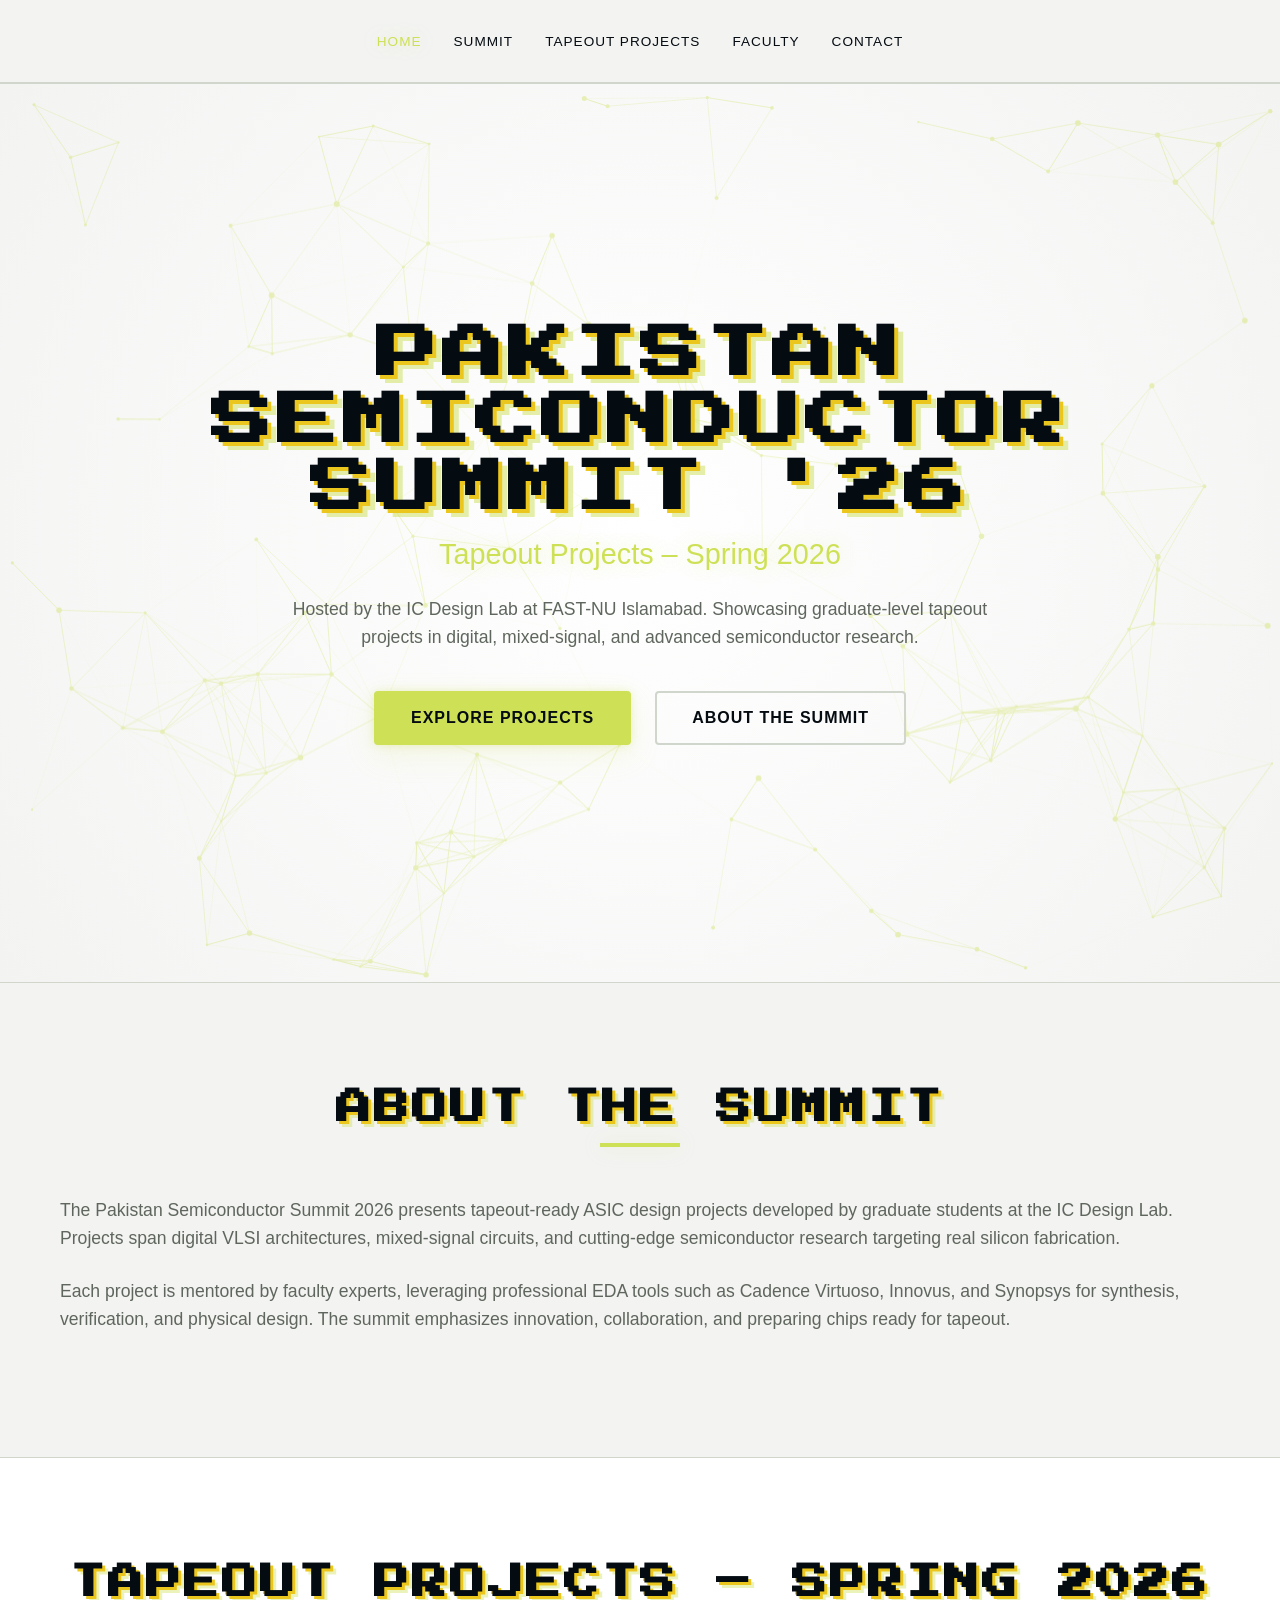
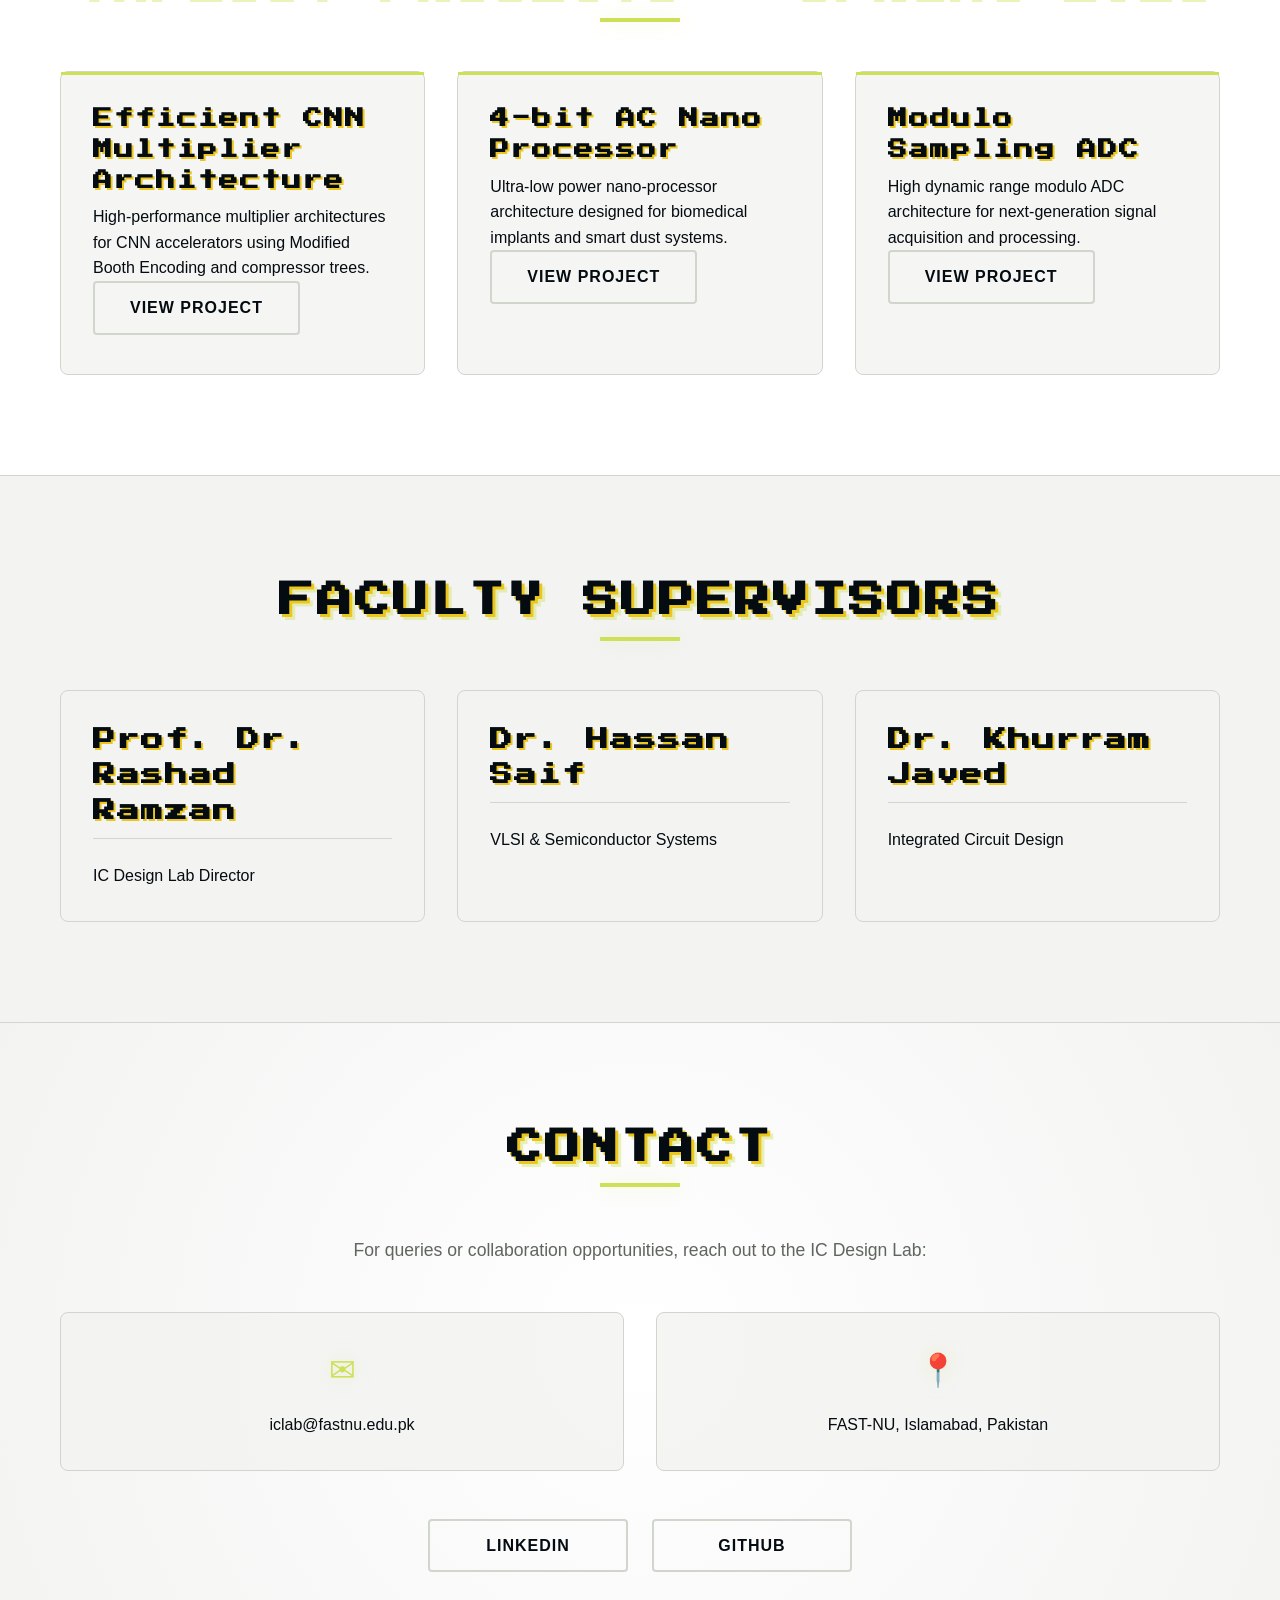
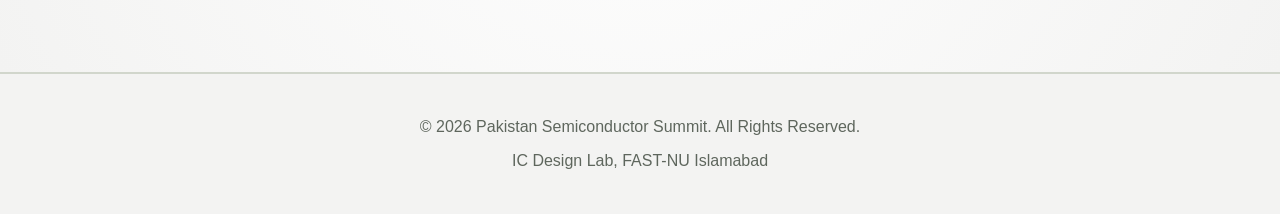
==== index.html @ 1def63f9 "first commit" ====
<!DOCTYPE html>
<html lang="en">
<head>
  <meta charset="UTF-8" />
  <meta name="viewport" content="width=device-width, initial-scale=1.0" />
  <title>Pakistan Semiconductor Summit '26</title>
  <link rel="stylesheet" href="assets/css/styles.css" />
</head>
<body>

<!-- Navbar -->
<nav class="navbar">
  <div class="container nav-container">
    <div class="logo">
      <svg class="logo-3d" viewBox="0 0 100 100" xmlns="http://www.w3.org/2000/svg">
        <!-- Keep your cube SVG here as is -->
      </svg>
    </div>
    <ul class="nav-links">
      <li><a href="#home" class="nav-link">Home</a></li>
      <li><a href="#about" class="nav-link">Summit</a></li>
      <li><a href="#projects" class="nav-link">Tapeout Projects</a></li>
      <li><a href="#faculty" class="nav-link">Faculty</a></li>
      <li><a href="#contact" class="nav-link">Contact</a></li>
    </ul>
    <div class="theme-toggle" id="themeToggle">
      <!-- Keep sun/moon SVG icons -->
    </div>
    <div class="hamburger">
      <span></span>
      <span></span>
      <span></span>
    </div>
  </div>
</nav>

<!-- Hero Section -->
<section id="home" class="hero">
  <canvas id="hero-canvas"></canvas>
  <div class="container hero-container">
    <div class="hero-content">
      <h1 class="hero-title">Pakistan Semiconductor Summit '26</h1>
      <p class="hero-subtitle">Tapeout Projects – Spring 2026</p>
      <p class="hero-description">
        Hosted by the IC Design Lab at FAST-NU Islamabad. Showcasing graduate-level tapeout projects in digital, mixed-signal, and advanced semiconductor research.
      </p>
      <div class="hero-buttons">
        <a href="#projects" class="btn btn-primary">Explore Projects</a>
        <a href="#about" class="btn btn-secondary">About the Summit</a>
      </div>
    </div>
  </div>
</section>

<!-- About/Summit Section -->
<section id="about" class="about">
  <div class="container">
    <h2 class="section-title">About the Summit</h2>
    <div class="about-content">
      <div class="about-text">
        <p>
          The Pakistan Semiconductor Summit 2026 presents tapeout-ready ASIC design projects developed by graduate students at the IC Design Lab.  
          Projects span digital VLSI architectures, mixed-signal circuits, and cutting-edge semiconductor research targeting real silicon fabrication.
        </p>
        <p>
          Each project is mentored by faculty experts, leveraging professional EDA tools such as Cadence Virtuoso, Innovus, and Synopsys for synthesis, verification, and physical design.  
          The summit emphasizes innovation, collaboration, and preparing chips ready for tapeout.
        </p>
      </div>
    </div>
  </div>
</section>

<!-- Projects Section -->
<section id="projects" class="projects">
  <div class="container">
    <h2 class="section-title">Tapeout Projects – Spring 2026</h2>
    <div class="projects-grid">

      <div class="project-card interactive-card">
        <h3>Efficient CNN Multiplier Architecture</h3>
        <p>High-performance multiplier architectures for CNN accelerators using Modified Booth Encoding and compressor trees.</p>
        <a href="projects/cnn-multiplier.html" class="btn btn-secondary">View Project</a>
      </div>

      <div class="project-card interactive-card">
        <h3>4-bit AC Nano Processor</h3>
        <p>Ultra-low power nano-processor architecture designed for biomedical implants and smart dust systems.</p>
        <a href="projects/nano-processor.html" class="btn btn-secondary">View Project</a>
      </div>

      <div class="project-card interactive-card">
        <h3>Modulo Sampling ADC</h3>
        <p>High dynamic range modulo ADC architecture for next-generation signal acquisition and processing.</p>
        <a href="projects/modulo-adc.html" class="btn btn-secondary">View Project</a>
      </div>

    </div>
  </div>
</section>

<!-- Faculty Section -->
<section id="faculty" class="skills">
  <div class="container">
    <h2 class="section-title">Faculty Supervisors</h2>
    <div class="skills-grid">

      <div class="skill-category interactive-card">
        <h3>Prof. Dr. Rashad Ramzan</h3>
        <p>IC Design Lab Director</p>
      </div>

      <div class="skill-category interactive-card">
        <h3>Dr. Hassan Saif</h3>
        <p>VLSI & Semiconductor Systems</p>
      </div>

      <div class="skill-category interactive-card">
        <h3>Dr. Khurram Javed</h3>
        <p>Integrated Circuit Design</p>
      </div>

    </div>
  </div>
</section>

<!-- Contact Section -->
<section id="contact" class="contact">
  <div class="container">
    <h2 class="section-title">Contact</h2>
    <div class="contact-content">
      <p>For queries or collaboration opportunities, reach out to the IC Design Lab:</p>
      <div class="contact-info">
        <a href="mailto:iclab@fastnu.edu.pk" class="contact-item interactive-card">
          <span class="icon">✉</span> iclab@fastnu.edu.pk
        </a>
        <div class="contact-item interactive-card">
          <span class="icon">📍</span> FAST-NU, Islamabad, Pakistan
        </div>
      </div>
      <div class="social-links">
        <a href="https://linkedin.com" class="btn btn-secondary" target="_blank">LinkedIn</a>
        <a href="https://github.com" class="btn btn-secondary" target="_blank">GitHub</a>
      </div>
    </div>
  </div>
</section>

<!-- Footer -->
<footer class="footer">
  <div class="container">
    <p>&copy; 2026 Pakistan Semiconductor Summit. All Rights Reserved.</p>
    <p>IC Design Lab, FAST-NU Islamabad</p>
  </div>
</footer>

<script src="assets/js/script.js"></script>
</body>
</html>
---- assets/css/styles.css ----
@import url("https://fonts.googleapis.com/css2?family=Press+Start+2P&family=Pixel+Operator:wght@400;700&display=swap");

/* ==================== CSS VARIABLES (NEW THEME PALETTE) ==================== */
:root {
  --bg-main: #040b11; /* Deepest dark background */
  --bg-surface: #2d322c; /* Card backgrounds / Sections */
  --accent-primary: #cee056; /* Primary accent / Buttons / Hover (Lime) */
  --accent-secondary: #ebc61d; /* Secondary accent / Gradients (Gold) */
  --border-main: #2d322c; /* Borders */

  --text-main: #f3f3f2; /* Bright text for dark bg (Off-white) */
  --text-muted: #a4aaa3; /* Muted text for descriptions */
  --pixel-font: "Pixel Operator", "Press Start 2P", monospace;

  /* Shadows and Glows using accent-primary RGB (206, 224, 86) */
  --shadow: 0 10px 30px rgba(0, 0, 0, 0.8);
  --glow: 0 0 20px rgba(206, 224, 86, 0.4);
  --glow-strong: 0 0 30px rgba(206, 224, 86, 0.8);
}

/* ==================== LIGHT THEME PALETTE ==================== */
:root.light-mode {
  --bg-main: #f3f3f2; /* Light background */
  --bg-surface: #ffffff; /* Light card backgrounds */
  --accent-primary: #cee056; /* Primary accent */
  --accent-secondary: #ebc61d; /* Secondary accent */
  --border-main: #d1d6cc; /* Light borders */

  --text-main: #040b11; /* Dark text for light bg */
  --text-muted: #5e665d; /* Muted text for descriptions */

  --shadow: 0 10px 30px rgba(206, 224, 86, 0.15);
  --glow: 0 0 20px rgba(206, 224, 86, 0.3);
  --glow-strong: 0 0 30px rgba(206, 224, 86, 0.5);
}

/* ==================== GLOBAL STYLES ==================== */
* {
  margin: 0;
  padding: 0;
  box-sizing: border-box;
}

html {
  scroll-behavior: smooth;
  background-color: var(--bg-main);
}

body {
  font-family: "Segoe UI", Tahoma, Geneva, Verdana, sans-serif;
  color: var(--text-main);
  line-height: 1.6;
  background-color: var(--bg-main);
  overflow-x: hidden;
}

.container {
  max-width: 1200px;
  margin: 0 auto;
  padding: 0 20px;
}

/* ==================== NAVIGATION ==================== */
.navbar {
  background-color: rgba(4, 11, 17, 0.95);
  backdrop-filter: blur(10px);
  border-bottom: 1px solid var(--border-main);
  position: sticky;
  top: 0;
  z-index: 100;
  transition: all 0.3s ease;
}

:root.light-mode .navbar {
  background-color: rgba(243, 243, 242, 0.95);
}

.nav-container {
  display: flex;
  justify-content: space-between;
  align-items: center;
  padding: 1rem 0;
}

.logo {
  font-size: 2rem;
  font-weight: 900;
  color: var(--accent-primary);
  letter-spacing: 2px;
  text-shadow: var(--glow);
  cursor: pointer;
  perspective: 1000px;
}

.logo-3d {
  width: 50px;
  height: 50px;
  display: block;
  animation: rotateLogo 6s infinite linear;
  filter: drop-shadow(0 0 8px rgba(206, 224, 86, 0.6));
  transition: filter 0.3s ease;
}

.logo:hover .logo-3d {
  filter: drop-shadow(0 0 16px rgba(206, 224, 86, 1))
    drop-shadow(0 0 8px rgba(235, 198, 29, 0.8));
  animation-duration: 3s;
}

.cube-group {
  animation: floatCube 3s ease-in-out infinite;
}

.cube-2 {
  animation: floatCube 3.5s ease-in-out infinite;
}

.cube-3 {
  animation: floatCube 4s ease-in-out infinite;
}

.accent-line {
  animation: shimmer 2s ease-in-out infinite;
}

@keyframes rotateLogo {
  0% {
    transform: rotateX(0deg) rotateY(0deg) rotateZ(0deg);
  }
  25% {
    transform: rotateX(10deg) rotateY(90deg) rotateZ(5deg);
  }
  50% {
    transform: rotateX(20deg) rotateY(180deg) rotateZ(10deg);
  }
  75% {
    transform: rotateX(10deg) rotateY(270deg) rotateZ(5deg);
  }
  100% {
    transform: rotateX(0deg) rotateY(360deg) rotateZ(0deg);
  }
}

@keyframes floatCube {
  0%,
  100% {
    transform: translateY(0px);
    opacity: 0.8;
  }
  50% {
    transform: translateY(-8px);
    opacity: 1;
  }
}

@keyframes shimmer {
  0%,
  100% {
    opacity: 0.3;
    stroke-width: 0.5;
  }
  50% {
    opacity: 0.8;
    stroke-width: 1;
  }
}

@keyframes pixelFlicker {
  0%,
  100% {
    text-shadow:
      4px 4px 0px var(--accent-secondary),
      8px 8px 0px rgba(206, 224, 86, 0.5);
  }
  50% {
    text-shadow:
      4px 4px 0px var(--accent-secondary),
      8px 8px 0px rgba(206, 224, 86, 0.3);
  }
}

@keyframes pixelPulse {
  0%,
  100% {
    transform: scale(1);
    text-shadow:
      3px 3px 0px var(--accent-secondary),
      6px 6px 0px rgba(206, 224, 86, 0.4);
  }
  50% {
    transform: scale(1.02);
    text-shadow:
      3px 3px 0px var(--accent-secondary),
      6px 6px 0px rgba(206, 224, 86, 0.6);
  }
}

.nav-links {
  display: flex;
  list-style: none;
  gap: 2rem;
}

.nav-link {
  text-decoration: none;
  color: var(--text-main);
  font-weight: 500;
  text-transform: uppercase;
  font-size: 0.85rem;
  letter-spacing: 1px;
  transition:
    color 0.3s ease,
    text-shadow 0.3s ease;
  position: relative;
}

.nav-link::after {
  content: "";
  position: absolute;
  bottom: -5px;
  left: 0;
  width: 0;
  height: 2px;
  background-color: var(--accent-primary);
  transition: width 0.3s ease;
  box-shadow: var(--glow);
}

.nav-link:hover {
  color: var(--accent-primary);
  text-shadow: var(--glow);
}

.nav-link:hover::after {
  width: 100%;
}

.hamburger {
  display: none;
  flex-direction: column;
  cursor: pointer;
  gap: 5px;
}

.hamburger span {
  width: 25px;
  height: 3px;
  background-color: var(--accent-primary);
  border-radius: 2px;
}

/* ==================== THEME TOGGLE ==================== */
html,
body,
.navbar,
.hero,
.about,
.education,
.experience,
.projects,
.skills,
.contact {
  transition:
    background-color 0.4s ease,
    color 0.4s ease;
}

.btn,
.card,
.nav-link,
.section-title,
.hero-title,
.hero-subtitle,
h1,
h2,
h3,
p {
  transition:
    color 0.4s ease,
    border-color 0.4s ease,
    text-shadow 0.4s ease;
}

.theme-toggle {
  display: flex;
  align-items: center;
  justify-content: center;
  width: 50px;
  height: 50px;
  cursor: pointer;
  position: relative;
  background: none;
  border: none;
}

.sun-icon,
.moon-icon {
  width: 28px;
  height: 28px;
  color: var(--accent-primary);
  position: absolute;
  transition:
    transform 0.5s cubic-bezier(0.68, -0.55, 0.265, 1.55),
    opacity 0.5s ease;
}

.sun-icon {
  opacity: 1;
  transform: rotate(0deg) scale(1);
}
.moon-icon {
  opacity: 0;
  transform: rotate(-180deg) scale(0);
}
:root.light-mode .sun-icon {
  opacity: 0;
  transform: rotate(180deg) scale(0);
}
:root.light-mode .moon-icon {
  opacity: 1;
  transform: rotate(0deg) scale(1);
}

.theme-toggle:hover .sun-icon {
  filter: drop-shadow(0 0 8px var(--glow));
  transform: rotate(20deg) scale(1.1);
}

.theme-toggle:hover .moon-icon {
  filter: drop-shadow(0 0 8px var(--glow));
  transform: rotate(-160deg) scale(1.1);
}

/* ==================== HERO SECTION ==================== */
.hero {
  position: relative;
  min-height: 100vh;
  display: flex;
  align-items: center;
  justify-content: center;
  background: radial-gradient(
    circle at center,
    var(--bg-surface) 0%,
    var(--bg-main) 100%
  );
  overflow: hidden;
}

#hero-canvas {
  position: absolute;
  top: 0;
  left: 0;
  width: 100%;
  height: 100%;
  z-index: 0;
  opacity: 0.4;
}

.hero-container {
  position: relative;
  z-index: 1;
}

.hero-content {
  text-align: center;
}

.hero-title {
  font-family: var(--pixel-font);
  font-size: 3.5rem;
  font-weight: 700;
  margin-bottom: 0.5rem;
  color: var(--text-main);
  text-transform: uppercase;
  letter-spacing: 4px;
  line-height: 1.2;
  text-shadow:
    4px 4px 0px var(--accent-secondary),
    8px 8px 0px rgba(206, 224, 86, 0.5);
  image-rendering: pixelated;
  transform: scaleX(1.1);
  animation: pixelFlicker 0.15s infinite;
}

.hero-subtitle {
  font-size: 1.8rem;
  font-weight: 400;
  color: var(--accent-primary);
  margin-bottom: 1.5rem;
  height: 2.5rem;
  text-shadow: var(--glow);
}

.cursor {
  animation: blink 1s infinite;
  color: var(--accent-primary);
}
@keyframes blink {
  0%,
  100% {
    opacity: 1;
  }
  50% {
    opacity: 0;
  }
}

.hero-description {
  font-size: 1.1rem;
  margin-bottom: 2.5rem;
  color: var(--text-muted);
  max-width: 700px;
  margin-left: auto;
  margin-right: auto;
}

.hero-buttons {
  display: flex;
  gap: 1.5rem;
  justify-content: center;
  flex-wrap: wrap;
}

/* ==================== BUTTONS ==================== */
.btn {
  padding: 12px 35px;
  border-radius: 4px;
  text-decoration: none;
  font-weight: 600;
  text-transform: uppercase;
  letter-spacing: 1px;
  transition: all 0.3s ease;
  cursor: pointer;
  border: 2px solid transparent;
  display: inline-block;
  position: relative;
  overflow: hidden;
}

.btn-primary {
  background-color: var(--accent-primary);
  color: #040b11; /* Always dark text on light accent */
  box-shadow:
    var(--shadow),
    0 0 10px rgba(206, 224, 86, 0.3);
}

.btn-primary:hover {
  background-color: transparent;
  border-color: var(--accent-primary);
  color: var(--accent-primary);
  box-shadow: var(--glow-strong);
  transform: translateY(-3px);
}

.btn-secondary {
  background-color: transparent;
  border-color: var(--border-main);
  color: var(--text-main);
}

.btn-secondary:hover {
  border-color: var(--accent-primary);
  background-color: rgba(206, 224, 86, 0.1);
  color: var(--accent-primary);
  box-shadow: var(--glow);
  transform: translateY(-3px);
}

/* ==================== SECTIONS & CARDS ==================== */
section {
  padding: 100px 0;
  position: relative;
}

section:nth-child(even) {
  background-color: var(--bg-surface);
  border-top: 1px solid var(--border-main);
  border-bottom: 1px solid var(--border-main);
}

.section-title {
  font-family: var(--pixel-font);
  font-size: 2.2rem;
  font-weight: 700;
  text-align: center;
  margin-bottom: 4rem;
  color: var(--text-main);
  text-transform: uppercase;
  letter-spacing: 3px;
  line-height: 1.4;
  position: relative;
  text-shadow:
    3px 3px 0px var(--accent-secondary),
    6px 6px 0px rgba(206, 224, 86, 0.4);
  image-rendering: pixelated;
  animation: pixelPulse 2s ease-in-out infinite;
}

.section-title::after {
  content: "";
  position: absolute;
  bottom: -15px;
  left: 50%;
  transform: translateX(-50%);
  width: 80px;
  height: 4px;
  background-color: var(--accent-primary);
  box-shadow: var(--glow);
}

/* INTERACTIVE CARD EFFECT */
.interactive-card {
  transform-style: preserve-3d;
  transition:
    transform 0.1s ease,
    box-shadow 0.3s ease,
    border-color 0.3s ease;
}

.interactive-card:hover {
  box-shadow: var(--glow);
  border-color: var(--accent-primary) !important;
}

/* ==================== ABOUT SECTION ==================== */
.about-text p {
  font-size: 1.1rem;
  color: var(--text-muted);
  margin-bottom: 1.5rem;
}

.about-info {
  background: rgba(45, 50, 44, 0.4); /* Based on bg-surface */
  padding: 2rem;
  border: 1px solid var(--border-main);
  border-radius: 8px;
  display: flex;
  gap: 3rem;
  flex-wrap: wrap;
  margin-top: 2rem;
}

:root.light-mode .about-info {
  background: rgba(243, 243, 242, 0.6);
}

.info-item .label {
  color: var(--accent-primary);
  margin-right: 10px;
  font-weight: 700;
}

.info-item a {
  color: var(--text-main);
  text-decoration: none;
  transition: color 0.3s ease;
}
.info-item a:hover {
  color: var(--accent-primary);
  text-shadow: var(--glow);
}

/* ==================== EDUCATION SECTION ==================== */
.education-timeline {
  position: relative;
  padding: 2rem 0;
}

.education-timeline::before {
  content: "";
  position: absolute;
  left: 50%;
  transform: translateX(-50%);
  width: 2px;
  height: 100%;
  background-color: var(--border-main);
}

.timeline-item {
  margin-bottom: 4rem;
  display: flex;
  justify-content: space-between;
  align-items: center;
  gap: 2rem;
}

.timeline-item:nth-child(even) {
  flex-direction: row-reverse;
}

.timeline-marker {
  width: 20px;
  height: 20px;
  background: var(--bg-main);
  border: 4px solid var(--accent-secondary);
  border-radius: 50%;
  z-index: 2;
  transition: all 0.3s ease;
}

.timeline-item:hover .timeline-marker {
  background: var(--accent-primary);
  border-color: var(--accent-primary);
  box-shadow: var(--glow-strong);
}

.timeline-content {
  width: calc(50% - 2rem);
  background: rgba(45, 50, 44, 0.4);
  border: 1px solid var(--border-main);
  padding: 2rem;
  border-radius: 8px;
}
:root.light-mode .timeline-content {
  background: rgba(243, 243, 242, 0.6);
}

h3 {
  font-family: var(--pixel-font);
  font-size: 1.4rem;
  letter-spacing: 2px;
  text-shadow: 2px 2px 0px var(--accent-secondary);
  image-rendering: pixelated;
}

.timeline-content h3 {
  color: var(--accent-primary);
  margin-bottom: 0.5rem;
  font-size: 1.3rem;
}

.institution {
  font-weight: 700;
  color: var(--text-main);
}

.duration {
  color: var(--text-muted);
  font-size: 0.9rem;
  margin-bottom: 1rem;
  font-style: italic;
}

.timeline-content ul {
  list-style: none;
}

.timeline-content li {
  color: var(--text-muted);
  margin-bottom: 0.5rem;
  padding-left: 1.5rem;
  position: relative;
}

.timeline-content li::before {
  content: "▹";
  position: absolute;
  left: 0;
  color: var(--accent-primary);
  font-weight: bold;
}

/* ==================== EXPERIENCE SECTION ==================== */
.experience-list {
  display: grid;
  grid-template-columns: 1fr;
  gap: 2rem;
}

.experience-card {
  background: rgba(45, 50, 44, 0.3);
  border: 1px solid var(--border-main);
  border-left: 4px solid var(--accent-primary);
  padding: 2.5rem;
  border-radius: 4px;
}
:root.light-mode .experience-card {
  background: rgba(243, 243, 242, 0.6);
}

.experience-header {
  display: flex;
  justify-content: space-between;
  align-items: center;
  border-bottom: 1px solid var(--border-main);
  padding-bottom: 1rem;
  margin-bottom: 1rem;
}

.experience-card h3 {
  color: var(--text-main);
  font-size: 1.4rem;
}

.experience-date {
  color: var(--accent-primary);
  font-weight: 700;
  text-shadow: 0 0 5px rgba(206, 224, 86, 0.3);
}

.experience-company {
  color: var(--text-muted);
  font-size: 1.1rem;
  margin-bottom: 1.5rem;
}

.experience-details {
  list-style: none;
}

.experience-details li {
  color: var(--text-muted);
  margin-bottom: 0.8rem;
  padding-left: 1.5rem;
  position: relative;
}

.experience-details li::before {
  content: "■";
  position: absolute;
  left: 0;
  top: 2px;
  font-size: 0.8rem;
  color: var(--accent-secondary);
}

/* ==================== PROJECTS SECTION ==================== */
.projects-grid {
  display: grid;
  grid-template-columns: repeat(auto-fit, minmax(320px, 1fr));
  gap: 2rem;
}

.project-card {
  background: rgba(4, 11, 17, 0.8);
  border: 1px solid var(--border-main);
  padding: 2rem;
  border-radius: 8px;
  position: relative;
}
:root.light-mode .project-card {
  background: rgba(243, 243, 242, 0.8);
}

.project-card::before {
  content: "";
  position: absolute;
  top: 0;
  left: 0;
  width: 100%;
  height: 3px;
  background-color: var(--accent-primary);
}

.project-card h3 {
  color: var(--text-main);
  margin-bottom: 0.5rem;
  font-size: 1.2rem;
}

.project-date {
  color: var(--accent-secondary);
  font-size: 0.85rem;
  margin-bottom: 1rem;
  font-weight: bold;
}

.project-description {
  color: var(--text-muted);
  margin-bottom: 1.5rem;
}

.project-highlights {
  list-style: none;
  margin-bottom: 1.5rem;
}

.project-highlights li {
  color: var(--text-muted);
  font-size: 0.95rem;
  margin-bottom: 0.5rem;
  padding-left: 1.2rem;
  position: relative;
}
.project-highlights li::before {
  content: "›";
  position: absolute;
  left: 0;
  color: var(--accent-primary);
  font-size: 1.2rem;
  line-height: 1;
}

.project-tags {
  display: flex;
  gap: 0.5rem;
  flex-wrap: wrap;
}

.tag {
  background: rgba(206, 224, 86, 0.1);
  color: var(--accent-primary);
  padding: 0.3rem 0.8rem;
  border-radius: 2px;
  font-size: 0.8rem;
  font-weight: 600;
  border: 1px solid var(--accent-secondary);
  text-transform: uppercase;
  letter-spacing: 0.5px;
}

/* ==================== SKILLS SECTION ==================== */
.skills-grid {
  display: grid;
  grid-template-columns: repeat(auto-fit, minmax(300px, 1fr));
  gap: 2rem;
}

.skill-category {
  background: rgba(4, 11, 17, 0.6);
  border: 1px solid var(--border-main);
  padding: 2rem;
  border-radius: 8px;
}
:root.light-mode .skill-category {
  background: rgba(243, 243, 242, 0.6);
}

.skill-category h3 {
  color: var(--text-main);
  margin-bottom: 1.5rem;
  border-bottom: 1px solid var(--border-main);
  padding-bottom: 0.5rem;
}

.skill-items {
  display: flex;
  flex-wrap: wrap;
  gap: 0.8rem;
}

.skill-item {
  background: var(--bg-surface);
  color: var(--text-main);
  padding: 0.5rem 1rem;
  border-radius: 4px;
  font-size: 0.9rem;
  font-weight: 500;
  border: 1px solid var(--border-main);
  transition: all 0.3s ease;
}

.skill-item:hover {
  background: var(--accent-primary);
  border-color: var(--accent-primary);
  color: #040b11;
  box-shadow: var(--glow);
  transform: translateY(-2px);
}

/* ==================== CONTACT SECTION ==================== */
.contact {
  text-align: center;
  background: radial-gradient(
    circle at center,
    var(--bg-surface) 0%,
    var(--bg-main) 100%
  );
}

.contact-content p {
  color: var(--text-muted);
  font-size: 1.1rem;
  max-width: 700px;
  margin: 0 auto 3rem auto;
}

.contact-info {
  display: grid;
  grid-template-columns: repeat(auto-fit, minmax(250px, 1fr));
  gap: 2rem;
  margin-bottom: 3rem;
}

.contact-item {
  background: rgba(45, 50, 44, 0.5);
  border: 1px solid var(--border-main);
  padding: 2rem;
  border-radius: 8px;
  text-decoration: none;
  color: var(--text-main);
  transition: all 0.3s ease;
  display: flex;
  flex-direction: column;
  align-items: center;
  gap: 1rem;
}

:root.light-mode .contact-item {
  background: rgba(243, 243, 242, 0.8);
}

.contact-item:hover {
  background: rgba(206, 224, 86, 0.1);
  border-color: var(--accent-primary);
  transform: translateY(-5px);
  box-shadow: var(--glow);
}

.contact-item .icon {
  font-size: 2rem;
  color: var(--accent-primary);
  text-shadow: var(--glow);
}

.contact-item span:not(.icon) {
  font-weight: 500;
  font-size: 1rem;
}

.social-links {
  display: flex;
  gap: 1.5rem;
  justify-content: center;
  flex-wrap: wrap;
  margin-top: 2rem;
}

.social-links .btn {
  min-width: 200px;
}

/* ==================== FOOTER ==================== */
.footer {
  background: var(--bg-main);
  border-top: 1px solid var(--border-main);
  padding: 2rem 0;
  text-align: center;
  color: var(--text-muted);
}

.footer p {
  margin: 0.5rem 0;
}

/* ==================== SCROLL TO TOP ==================== */
.scroll-to-top {
  position: fixed;
  bottom: 30px;
  right: 30px;
  width: 50px;
  height: 50px;
  background-color: var(--accent-primary);
  color: #040b11;
  border: 2px solid var(--accent-secondary);
  border-radius: 50%;
  cursor: pointer;
  font-size: 1.5rem;
  display: none;
  justify-content: center;
  align-items: center;
  z-index: 99;
  box-shadow: var(--shadow);
  transition: all 0.3s ease;
}

.scroll-to-top:hover {
  background-color: var(--accent-secondary);
  box-shadow: var(--glow-strong);
  transform: translateY(-3px);
}

/* ==================== RESPONSIVE DESIGN ==================== */
@media (max-width: 768px) {
  .nav-links {
    display: none;
    flex-direction: column;
    position: absolute;
    top: 100%;
    left: 0;
    width: 100%;
    background: var(--bg-main);
    border-bottom: 1px solid var(--border-main);
    padding: 1rem;
  }
  .nav-links.active {
    display: flex;
  }
  .hamburger {
    display: flex;
  }
  .theme-toggle {
    order: -1;
  }

  .hero-title {
    font-size: 2.2rem;
  }
  .hero-subtitle {
    font-size: 1.2rem;
  }

  .section-title {
    font-size: 1.8rem;
  }

  .contact-info {
    grid-template-columns: 1fr;
  }

  .social-links {
    flex-direction: column;
    gap: 1rem;
  }

  .social-links .btn {
    width: 100%;
  }

  .timeline-item {
    flex-direction: column !important;
  }
  .timeline-item:nth-child(even) {
    flex-direction: column !important;
  }
  .timeline-content {
    width: 100%;
    margin-left: 0;
  }
  .timeline-marker {
    position: absolute;
    left: 0;
    transform: translateX(-50%);
  }

  .education-timeline::before {
    left: 0;
  }

  .projects-grid {
    grid-template-columns: 1fr;
  }

  .skills-grid {
    grid-template-columns: 1fr;
  }

  section {
    padding: 60px 0;
  }
}
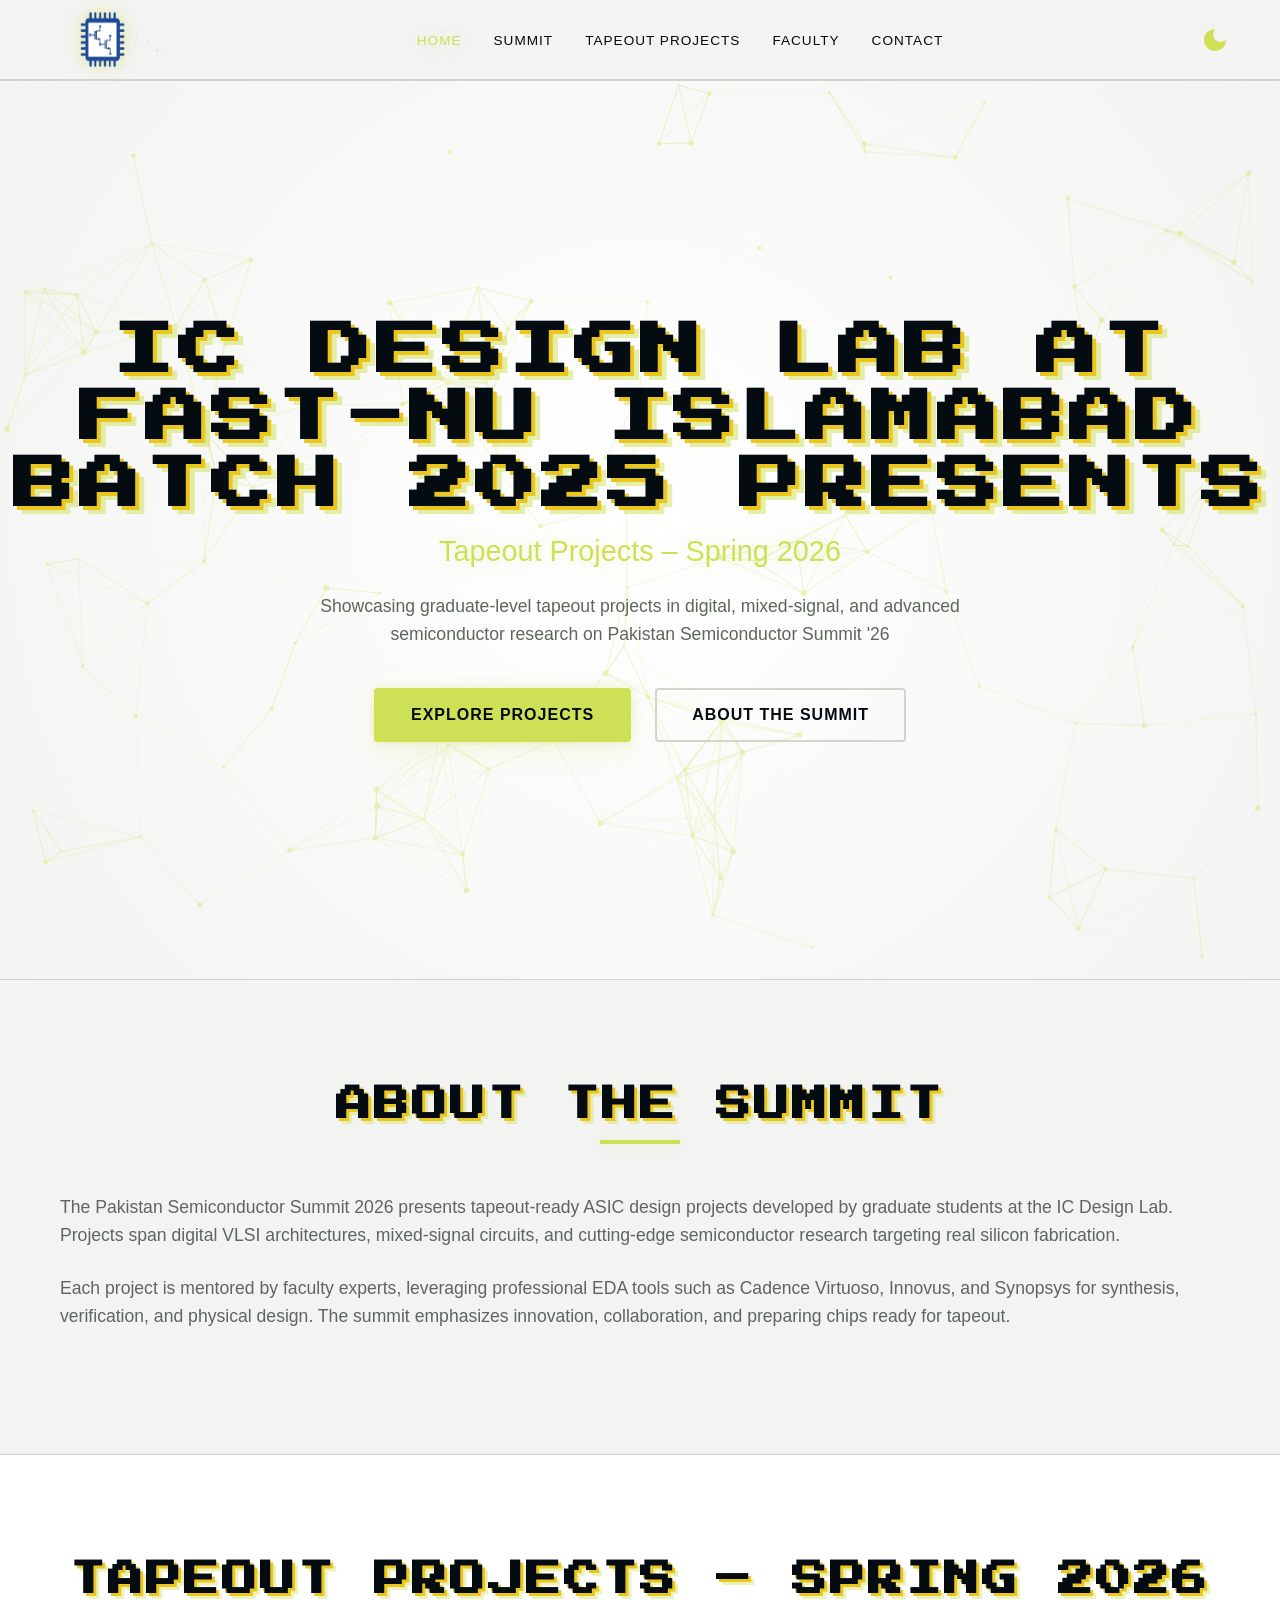
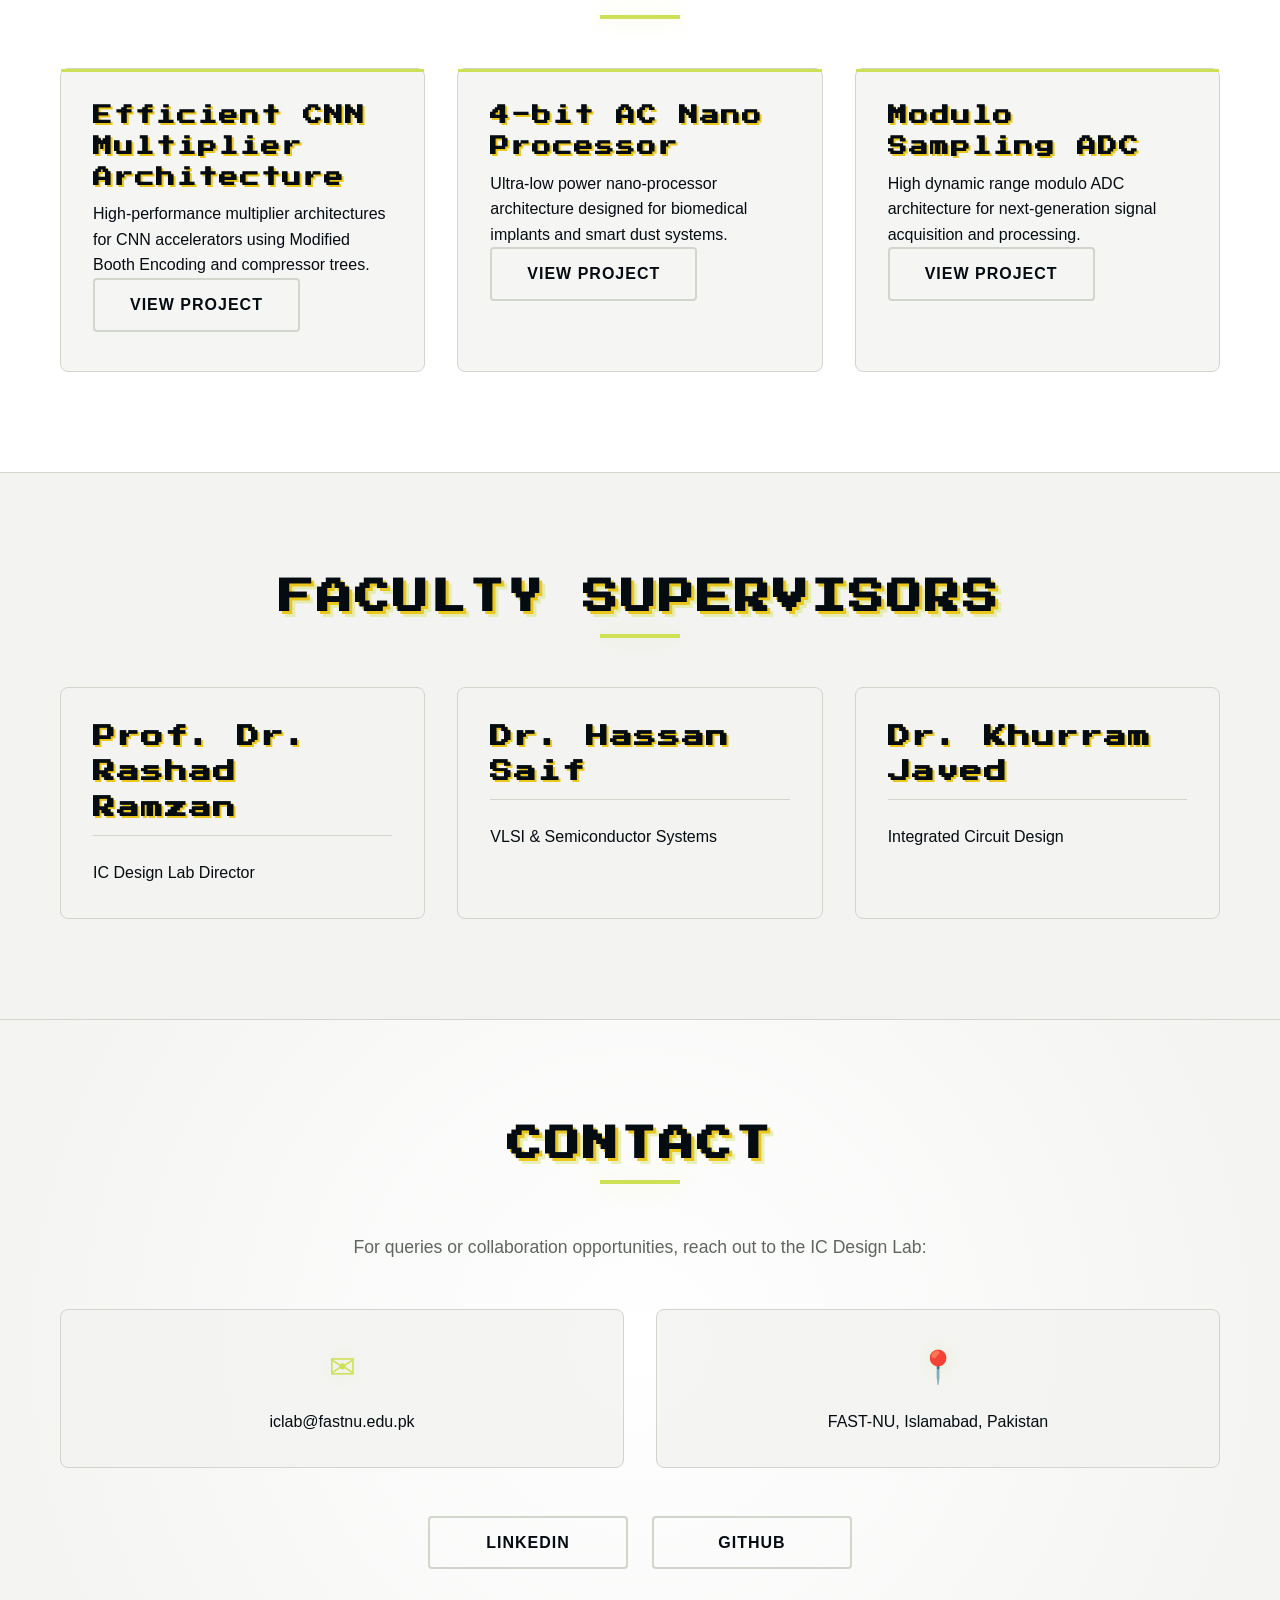
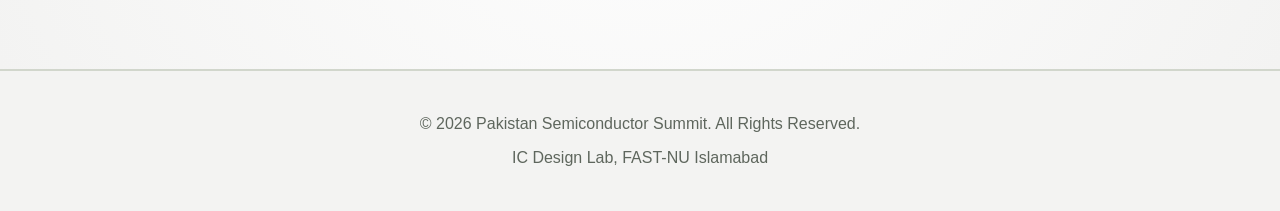
==== commit f3845f3a: "Added Chip Icon Hover" ====
--- a/index.html
+++ b/index.html
@@ -3,7 +3,7 @@
 <head>
   <meta charset="UTF-8" />
   <meta name="viewport" content="width=device-width, initial-scale=1.0" />
-  <title>Pakistan Semiconductor Summit '26</title>
+  <title>FAST ICD BATCH 2025</title>
   <link rel="stylesheet" href="assets/css/styles.css" />
 </head>
 <body>
@@ -12,9 +12,7 @@
 <nav class="navbar">
   <div class="container nav-container">
     <div class="logo">
-      <svg class="logo-3d" viewBox="0 0 100 100" xmlns="http://www.w3.org/2000/svg">
-        <!-- Keep your cube SVG here as is -->
-      </svg>
+      <img src="assets/images/Icon.png" alt="Summit Logo" class="logo-3d">
     </div>
     <ul class="nav-links">
       <li><a href="#home" class="nav-link">Home</a></li>
@@ -24,7 +22,24 @@
       <li><a href="#contact" class="nav-link">Contact</a></li>
     </ul>
     <div class="theme-toggle" id="themeToggle">
-      <!-- Keep sun/moon SVG icons -->
+      <!-- Sun -->
+      <svg class="sun-icon" viewBox="0 0 24 24" xmlns="http://www.w3.org/2000/svg">
+        <circle cx="12" cy="12" r="5" fill="currentColor"/>
+        <line x1="12" y1="1" x2="12" y2="3" stroke="currentColor" stroke-width="2" stroke-linecap="round"/>
+        <line x1="12" y1="21" x2="12" y2="23" stroke="currentColor" stroke-width="2" stroke-linecap="round"/>
+        <line x1="4.22" y1="4.22" x2="5.64" y2="5.64" stroke="currentColor" stroke-width="2" stroke-linecap="round"/>
+        <line x1="18.36" y1="18.36" x2="19.78" y2="19.78" stroke="currentColor" stroke-width="2" stroke-linecap="round"/>
+        <line x1="1" y1="12" x2="3" y2="12" stroke="currentColor" stroke-width="2" stroke-linecap="round"/>
+        <line x1="21" y1="12" x2="23" y2="12" stroke="currentColor" stroke-width="2" stroke-linecap="round"/>
+        <line x1="4.22" y1="19.78" x2="5.64" y2="18.36" stroke="currentColor" stroke-width="2" stroke-linecap="round"/>
+        <line x1="18.36" y1="5.64" x2="19.78" y2="4.22" stroke="currentColor" stroke-width="2" stroke-linecap="round"/>
+      </svg>
+
+      <!-- Moon -->
+      <svg class="moon-icon" viewBox="0 0 24 24" xmlns="http://www.w3.org/2000/svg">
+        <path d="M21 12.79A9 9 0 1 1 11.21 3 7 7 0 0 0 21 12.79z"
+              fill="currentColor" stroke="currentColor" stroke-width="1"/>
+      </svg>
     </div>
     <div class="hamburger">
       <span></span>
@@ -39,10 +54,10 @@
   <canvas id="hero-canvas"></canvas>
   <div class="container hero-container">
     <div class="hero-content">
-      <h1 class="hero-title">Pakistan Semiconductor Summit '26</h1>
+      <h1 class="hero-title">IC DESIGN LAB AT FAST-NU ISLAMABAD BATCH 2025 PRESENTS</h1>
       <p class="hero-subtitle">Tapeout Projects – Spring 2026</p>
       <p class="hero-description">
-        Hosted by the IC Design Lab at FAST-NU Islamabad. Showcasing graduate-level tapeout projects in digital, mixed-signal, and advanced semiconductor research.
+        Showcasing graduate-level tapeout projects in digital, mixed-signal, and advanced semiconductor research on Pakistan Semiconductor Summit '26  
       </p>
       <div class="hero-buttons">
         <a href="#projects" class="btn btn-primary">Explore Projects</a>
--- a/assets/css/styles.css
+++ b/assets/css/styles.css
@@ -68,6 +68,10 @@
   position: sticky;
   top: 0;
   z-index: 100;
+  display: flex;          /* make navbar items align easily */
+  align-items: center;    /* vertically centers logo + links */
+  padding: 0 20px;        /* horizontal padding */
+  height: 80px;           /* optional fixed navbar height */
   transition: all 0.3s ease;
 }
 
@@ -80,6 +84,7 @@
   justify-content: space-between;
   align-items: center;
   padding: 1rem 0;
+  width: 100%;
 }
 
 .logo {
@@ -93,8 +98,8 @@
 }
 
 .logo-3d {
-  width: 50px;
-  height: 50px;
+  width: 130px;
+  height: 130px;
   display: block;
   animation: rotateLogo 6s infinite linear;
   filter: drop-shadow(0 0 8px rgba(206, 224, 86, 0.6));
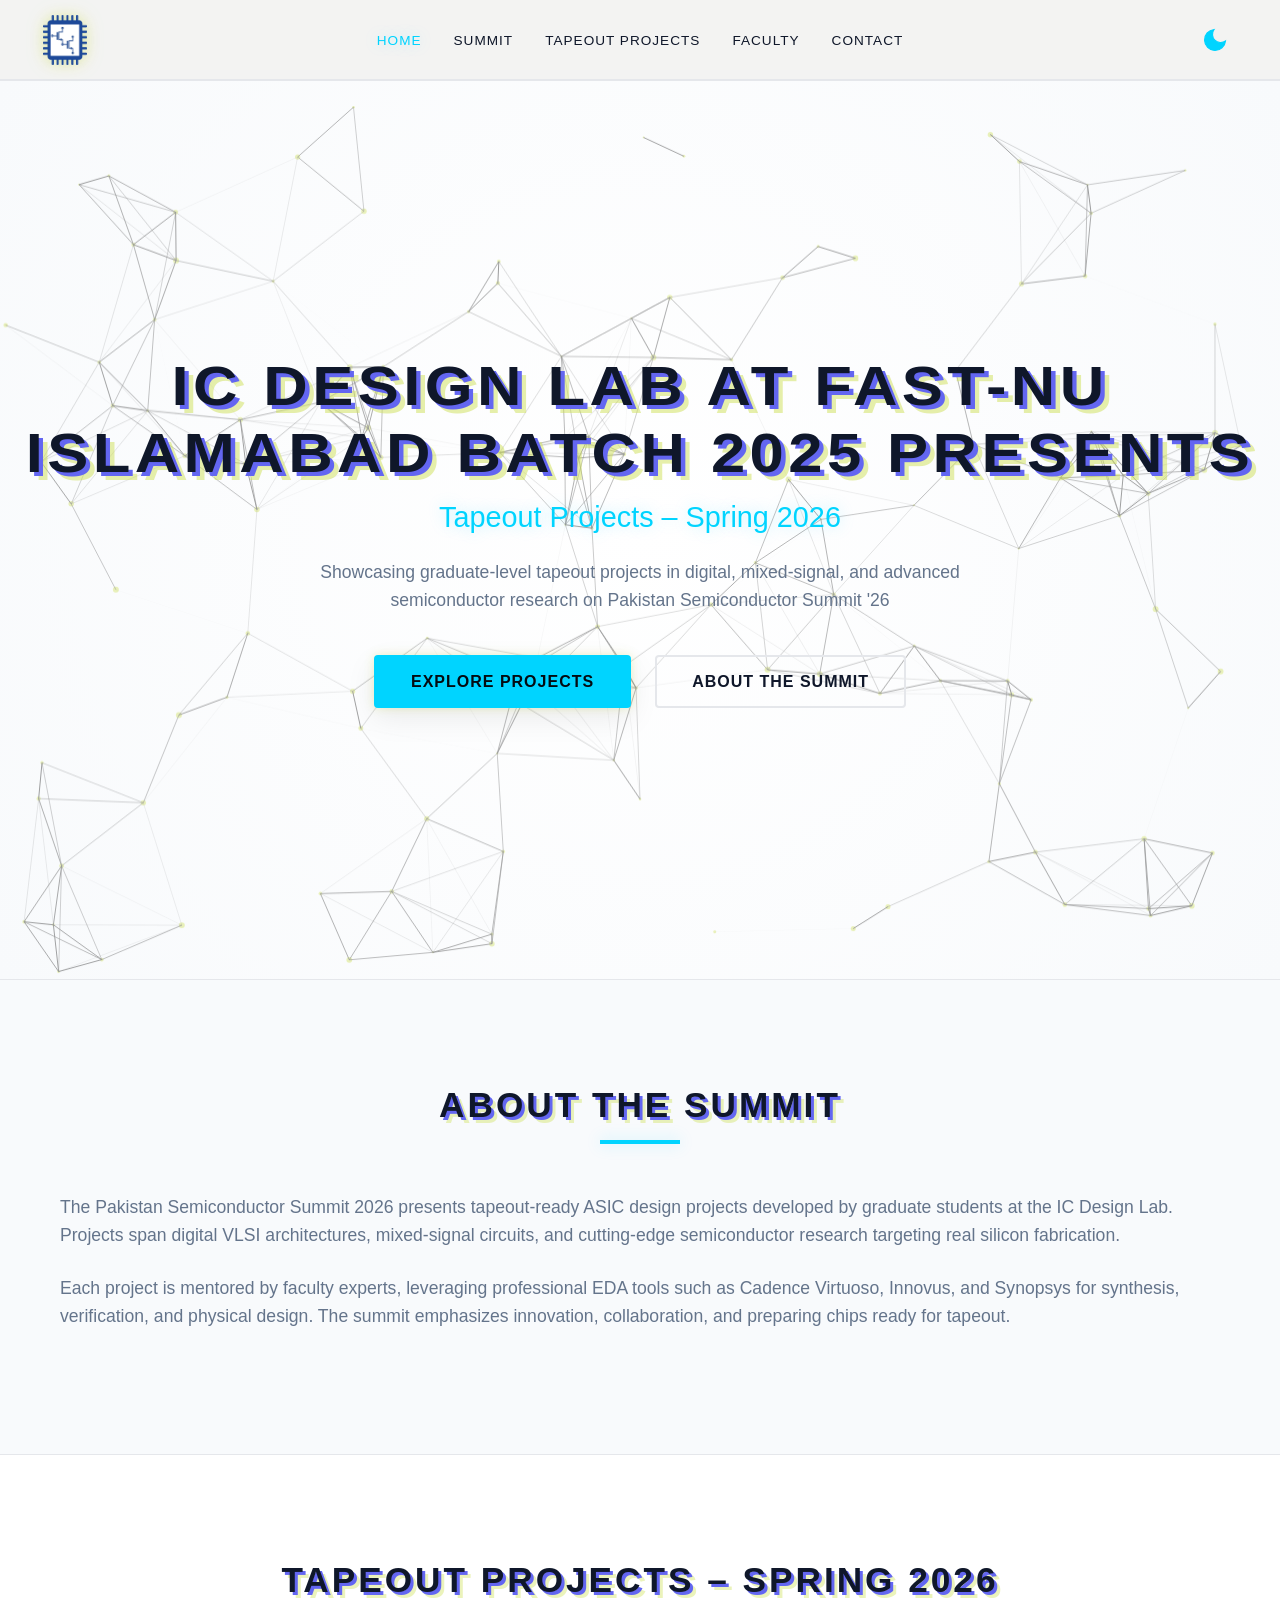
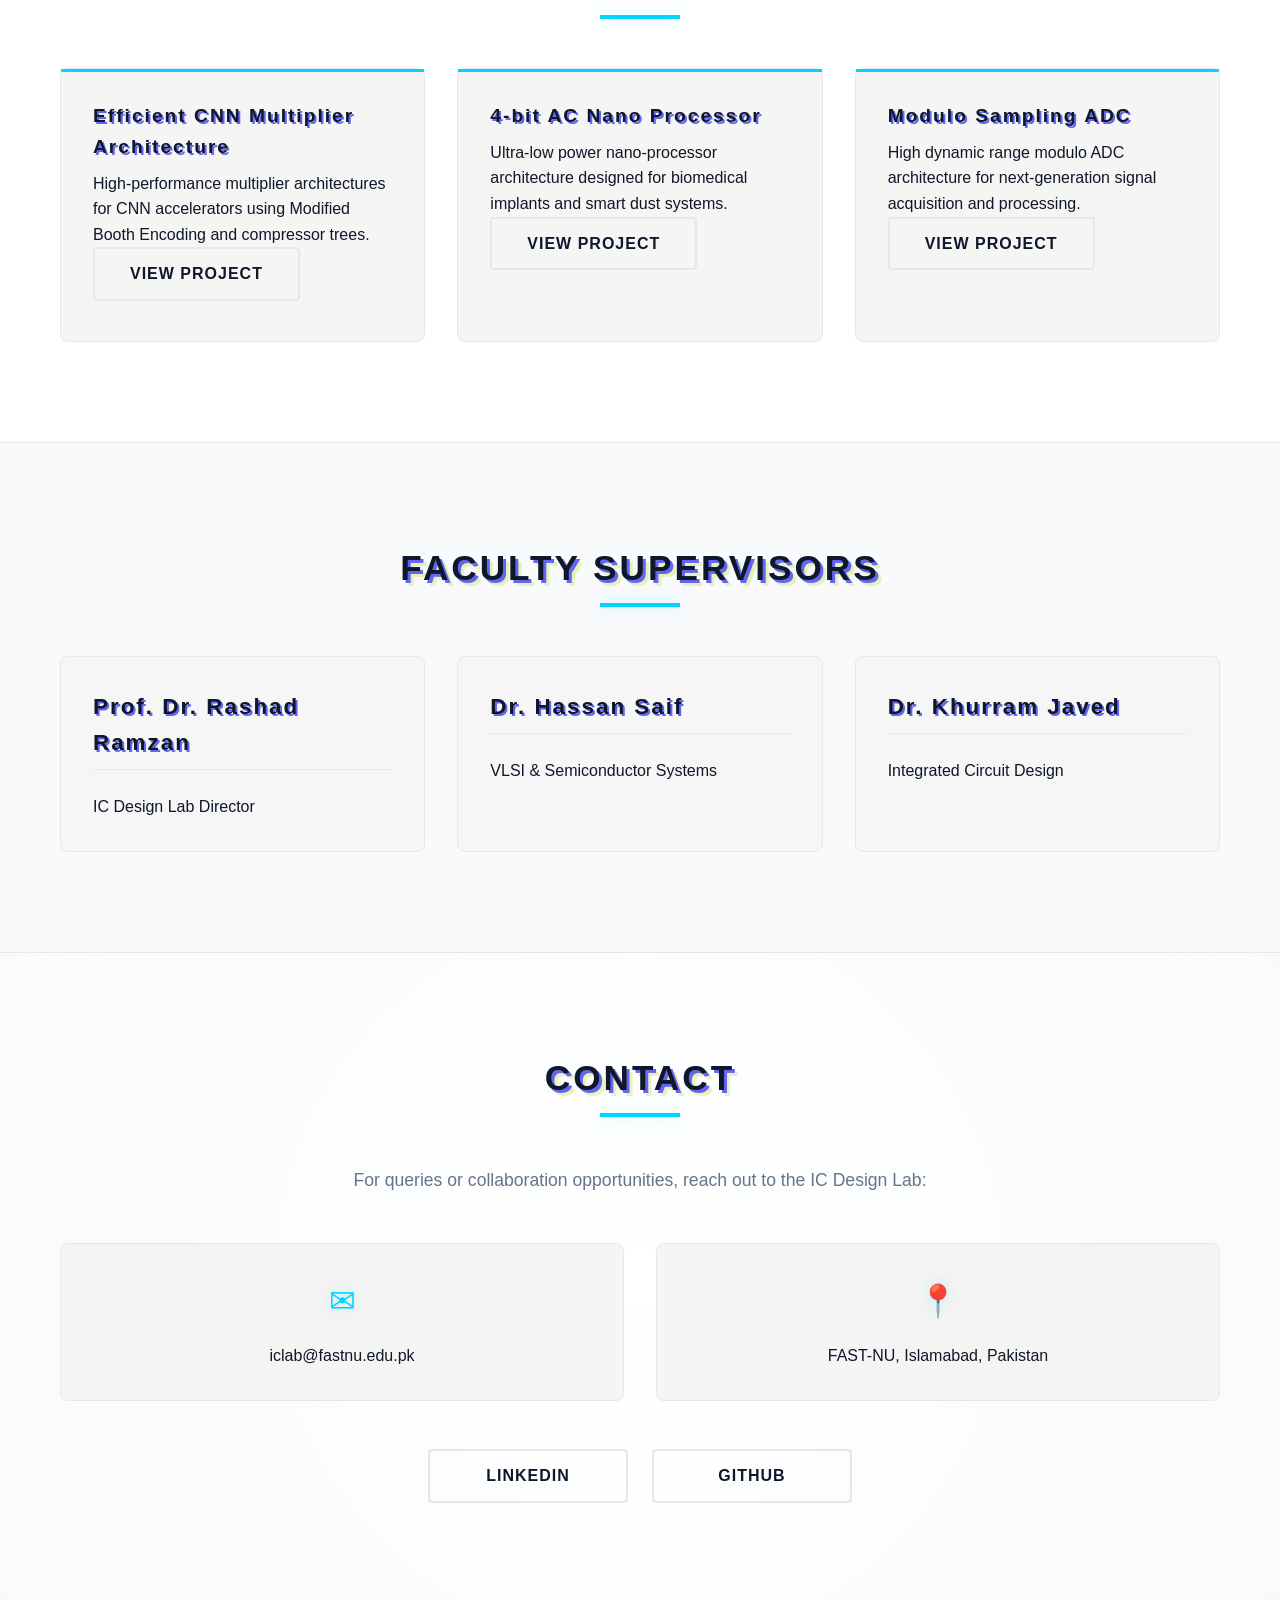
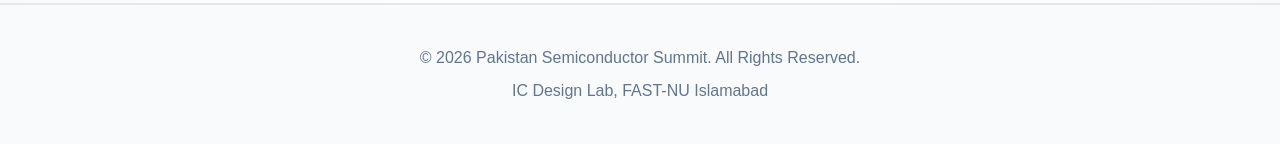
==== commit a607c554: "Improved SEO metadata, added Open Graph and Twitter Card tags for better social media sharing, updat" ====
--- a/index.html
+++ b/index.html
@@ -1,13 +1,33 @@
 <!DOCTYPE html>
 <html lang="en">
+
 <head>
-  <meta charset="UTF-8" />
-  <meta name="viewport" content="width=device-width, initial-scale=1.0" />
-  <title>FAST ICD BATCH 2025</title>
-  <link rel="stylesheet" href="assets/css/styles.css" />
+  <meta charset="UTF-8">
+  <meta name="viewport" content="width=device-width, initial-scale=1.0">
+  <meta http-equiv="X-UA-Compatible" content="IE=edge">
+  <title>FAST ICD Batch 2025 | Tapeout Projects Showcase</title>
+  <meta name="description" content="Explore the innovative semiconductor tapeout projects developed by the FAST National University ICD Batch 2025. This showcase highlights cutting-edge digital design, VLSI architectures, AI accelerators, nano-processors, and hardware systems designed by the next generation of engineers.">
+  <meta name="keywords" content="FAST University, ICD, Tapeout, VLSI, Semiconductor, Digital Design, Chip Design, FAST Batch 2025, Hardware Projects, Pakistan Semiconductor">
+  <meta name="author" content="FAST ICD Batch 2025">
+  <meta property="og:title" content="FAST ICD Batch 2025 | Tapeout Projects">
+  <meta property="og:description" content="Discover the semiconductor and digital design tapeout projects created by FAST ICD Batch 2025 students. Featuring innovative architectures, AI accelerators, and modern VLSI designs.">
+  <meta property="og:type" content="website">
+  <meta property="og:url" content="https://fast-icd-b25.github.io/">
+  <meta property="og:image" content="https://raw.githubusercontent.com/FAST-ICD-B25/FAST-ICD-B25.github.io/main/assets/images/Website-Screenshot.png">
+  <meta name="twitter:card" content="summary_large_image">
+  <meta name="twitter:title" content="FAST ICD Batch 2025 | Tapeout Projects">
+  <meta name="twitter:description" content="Showcasing innovative semiconductor tapeout projects by FAST ICD Batch 2025 — featuring AI hardware, nano-processors, and advanced digital design architectures.">
+  <meta name="twitter:image" content="https://raw.githubusercontent.com/FAST-ICD-B25/FAST-ICD-B25.github.io/main/assets/images/Website-Screenshot.png">
+  <link rel="canonical" href="https://fast-icd-b25.github.io/">
+  <link rel="icon" type="image/png" sizes="32x32" href="assets/images/Icon.png">
+  <link rel="icon" type="image/png" sizes="16x16" href="assets/images/Icon.png">
+  <link rel="apple-touch-icon" sizes="180x180" href="assets/images/Icon.png">
+  <meta name="theme-color" content="#0f172a">
+  <link rel="stylesheet" href="assets/css/styles.css">
 </head>
+
+
 <body>
-
 <!-- Navbar -->
 <nav class="navbar">
   <div class="container nav-container">
@@ -155,7 +175,7 @@
       </div>
       <div class="social-links">
         <a href="https://linkedin.com" class="btn btn-secondary" target="_blank">LinkedIn</a>
-        <a href="https://github.com" class="btn btn-secondary" target="_blank">GitHub</a>
+        <a href="https://github.com/fast-icd-b25" class="btn btn-secondary" target="_blank">GitHub</a>
       </div>
     </div>
   </div>
--- a/assets/css/styles.css
+++ b/assets/css/styles.css
@@ -2,36 +2,37 @@
 
 /* ==================== CSS VARIABLES (NEW THEME PALETTE) ==================== */
 :root {
-  --bg-main: #040b11; /* Deepest dark background */
-  --bg-surface: #2d322c; /* Card backgrounds / Sections */
-  --accent-primary: #cee056; /* Primary accent / Buttons / Hover (Lime) */
-  --accent-secondary: #ebc61d; /* Secondary accent / Gradients (Gold) */
-  --border-main: #2d322c; /* Borders */
-
-  --text-main: #f3f3f2; /* Bright text for dark bg (Off-white) */
-  --text-muted: #a4aaa3; /* Muted text for descriptions */
-  --pixel-font: "Pixel Operator", "Press Start 2P", monospace;
-
-  /* Shadows and Glows using accent-primary RGB (206, 224, 86) */
-  --shadow: 0 10px 30px rgba(0, 0, 0, 0.8);
-  --glow: 0 0 20px rgba(206, 224, 86, 0.4);
-  --glow-strong: 0 0 30px rgba(206, 224, 86, 0.8);
-}
-
-/* ==================== LIGHT THEME PALETTE ==================== */
+  --bg-main: #050a14;
+  --bg-surface: #0f172a;
+
+  --accent-primary: #00d4ff;
+  --accent-secondary: #6366f1;
+
+  --border-main: #1e293b;
+
+  --text-main: #f1f5f9;
+  --text-muted: #94a3b8;
+
+  --shadow: 0 10px 30px rgba(0,0,0,0.9);
+  --glow: 0 0 20px rgba(0,212,255,0.4);
+  --glow-strong: 0 0 35px rgba(0,212,255,0.8);
+}
+/* ==================== LIGHT MODE - SILICON VALLEY ==================== */
 :root.light-mode {
-  --bg-main: #f3f3f2; /* Light background */
-  --bg-surface: #ffffff; /* Light card backgrounds */
-  --accent-primary: #cee056; /* Primary accent */
-  --accent-secondary: #ebc61d; /* Secondary accent */
-  --border-main: #d1d6cc; /* Light borders */
-
-  --text-main: #040b11; /* Dark text for light bg */
-  --text-muted: #5e665d; /* Muted text for descriptions */
-
-  --shadow: 0 10px 30px rgba(206, 224, 86, 0.15);
-  --glow: 0 0 20px rgba(206, 224, 86, 0.3);
-  --glow-strong: 0 0 30px rgba(206, 224, 86, 0.5);
+  --bg-main: #f8fafc;
+  --bg-surface: #ffffff;
+
+  --accent-primary: #00d4ff;
+  --accent-secondary: #6366f1;
+
+  --border-main: #e5e7eb;
+
+  --text-main: #0f172a;
+  --text-muted: #64748b;
+
+  --shadow: 0 10px 30px rgba(0,0,0,0.08);
+  --glow: 0 0 15px rgba(0,212,255,0.25);
+  --glow-strong: 0 0 25px rgba(0,212,255,0.4);
 }
 
 /* ==================== GLOBAL STYLES ==================== */
@@ -94,16 +95,19 @@
   letter-spacing: 2px;
   text-shadow: var(--glow);
   cursor: pointer;
-  perspective: 1000px;
 }
 
 .logo-3d {
-  width: 130px;
-  height: 130px;
+  width: 50px;
+  height: auto;          /* prevents vertical stretching */
+  aspect-ratio: 1 / 1;   /* keeps it square */
   display: block;
+  object-fit: contain;
+
   animation: rotateLogo 6s infinite linear;
   filter: drop-shadow(0 0 8px rgba(206, 224, 86, 0.6));
   transition: filter 0.3s ease;
+  flex-shrink: 0;
 }
 
 .logo:hover .logo-3d {
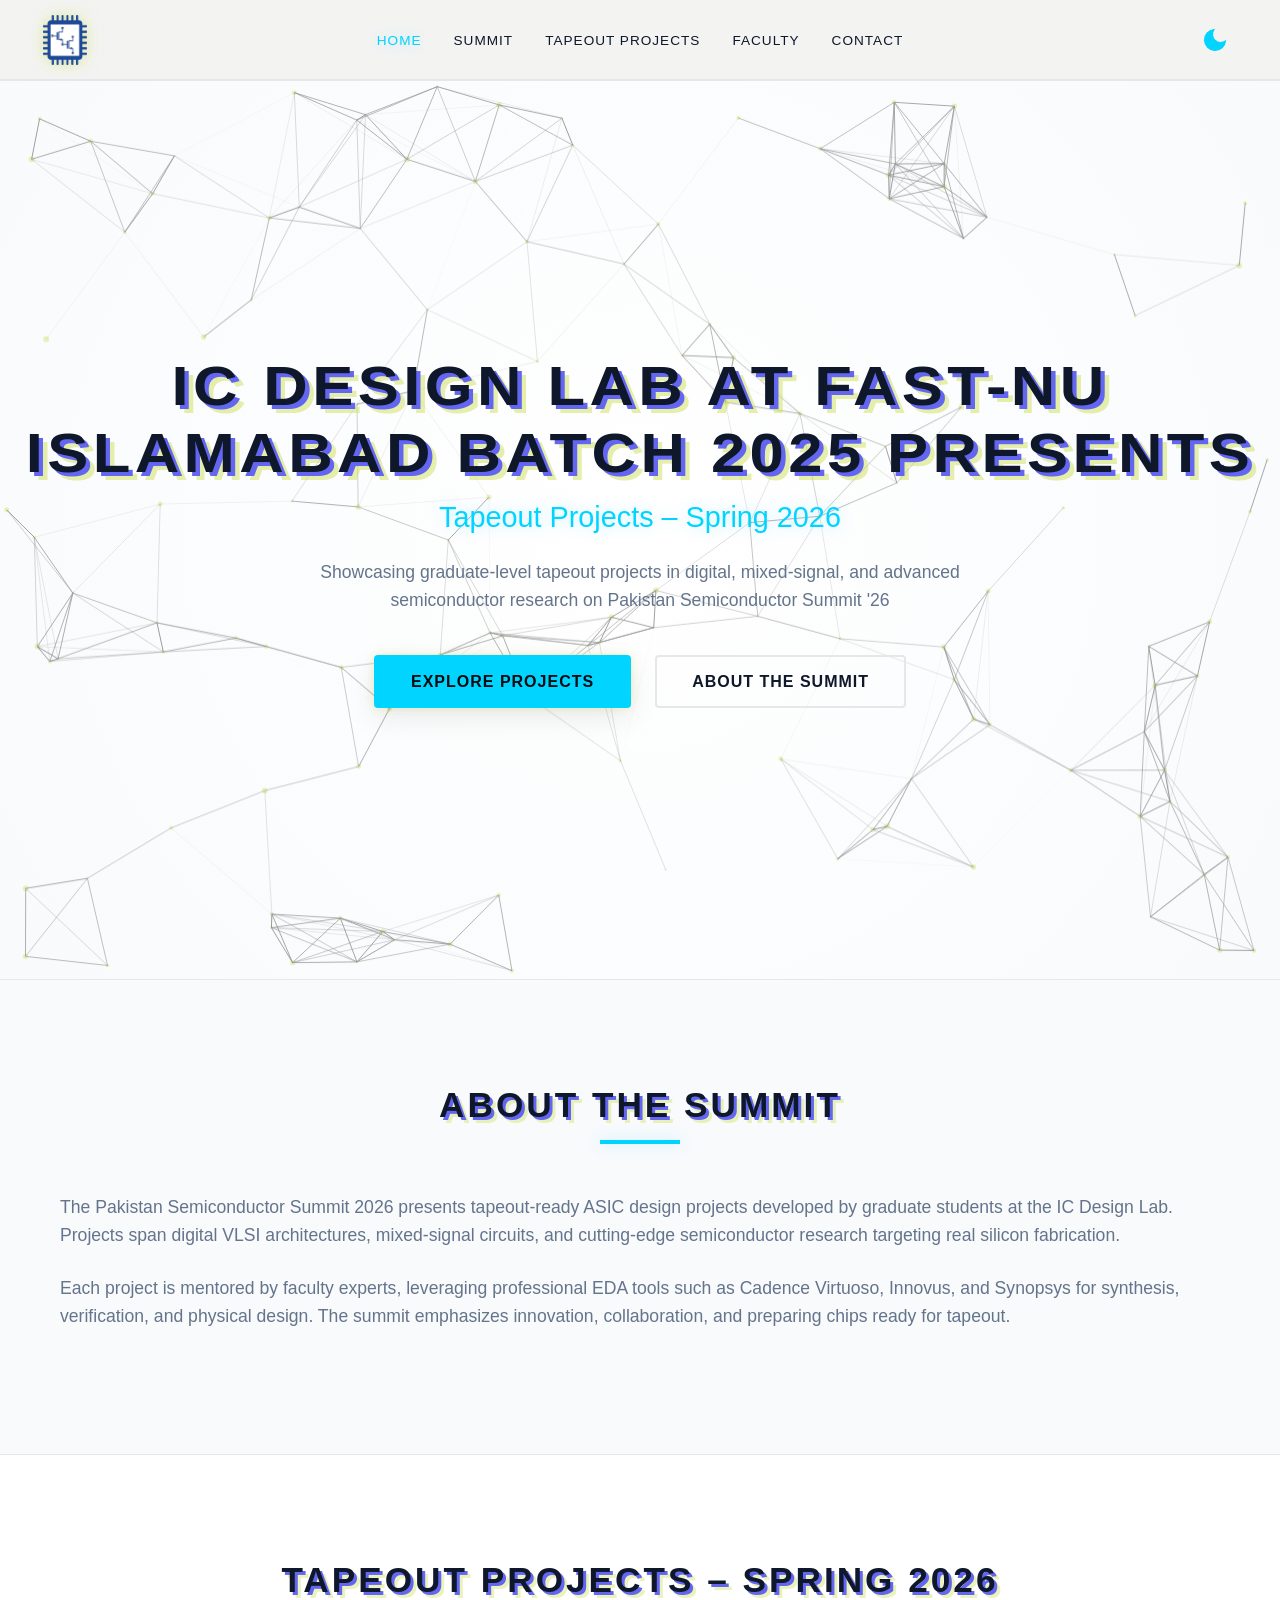
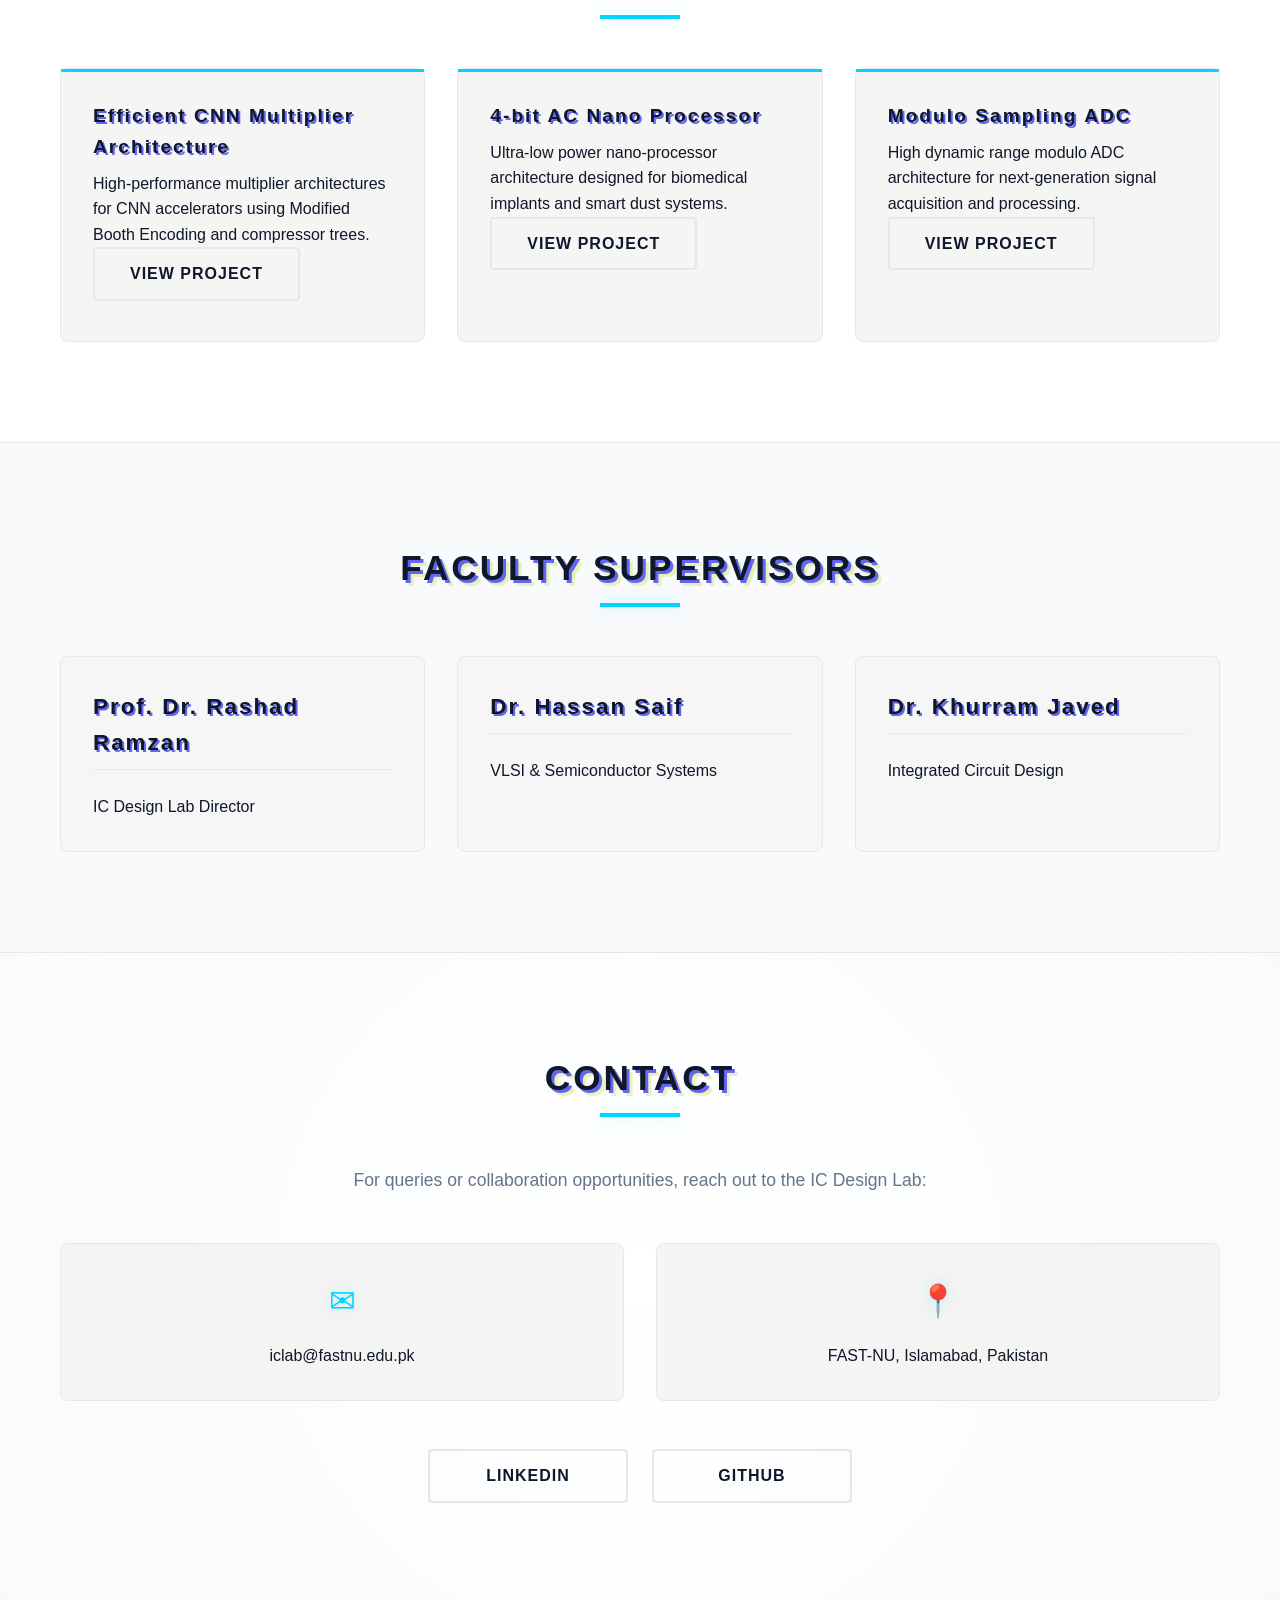
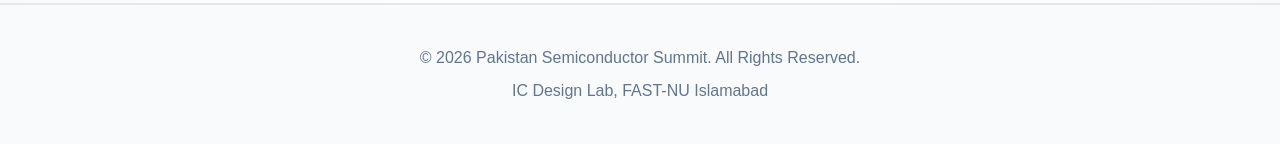
==== commit 911d16e2: "Fixed Open Graph preview link" ====
--- a/index.html
+++ b/index.html
@@ -13,11 +13,11 @@
   <meta property="og:description" content="Discover the semiconductor and digital design tapeout projects created by FAST ICD Batch 2025 students. Featuring innovative architectures, AI accelerators, and modern VLSI designs.">
   <meta property="og:type" content="website">
   <meta property="og:url" content="https://fast-icd-b25.github.io/">
-  <meta property="og:image" content="https://raw.githubusercontent.com/FAST-ICD-B25/FAST-ICD-B25.github.io/main/assets/images/Website-Screenshot.png">
+  <meta property="og:image" content="https://fast-icd-b25.github.io/assets/images/Website-Screenshot.png">
   <meta name="twitter:card" content="summary_large_image">
   <meta name="twitter:title" content="FAST ICD Batch 2025 | Tapeout Projects">
   <meta name="twitter:description" content="Showcasing innovative semiconductor tapeout projects by FAST ICD Batch 2025 — featuring AI hardware, nano-processors, and advanced digital design architectures.">
-  <meta name="twitter:image" content="https://raw.githubusercontent.com/FAST-ICD-B25/FAST-ICD-B25.github.io/main/assets/images/Website-Screenshot.png">
+  <meta name="twitter:image" content="https://fast-icd-b25.github.io/assets/images/Website-Screenshot.png">
   <link rel="canonical" href="https://fast-icd-b25.github.io/">
   <link rel="icon" type="image/png" sizes="32x32" href="assets/images/Icon.png">
   <link rel="icon" type="image/png" sizes="16x16" href="assets/images/Icon.png">
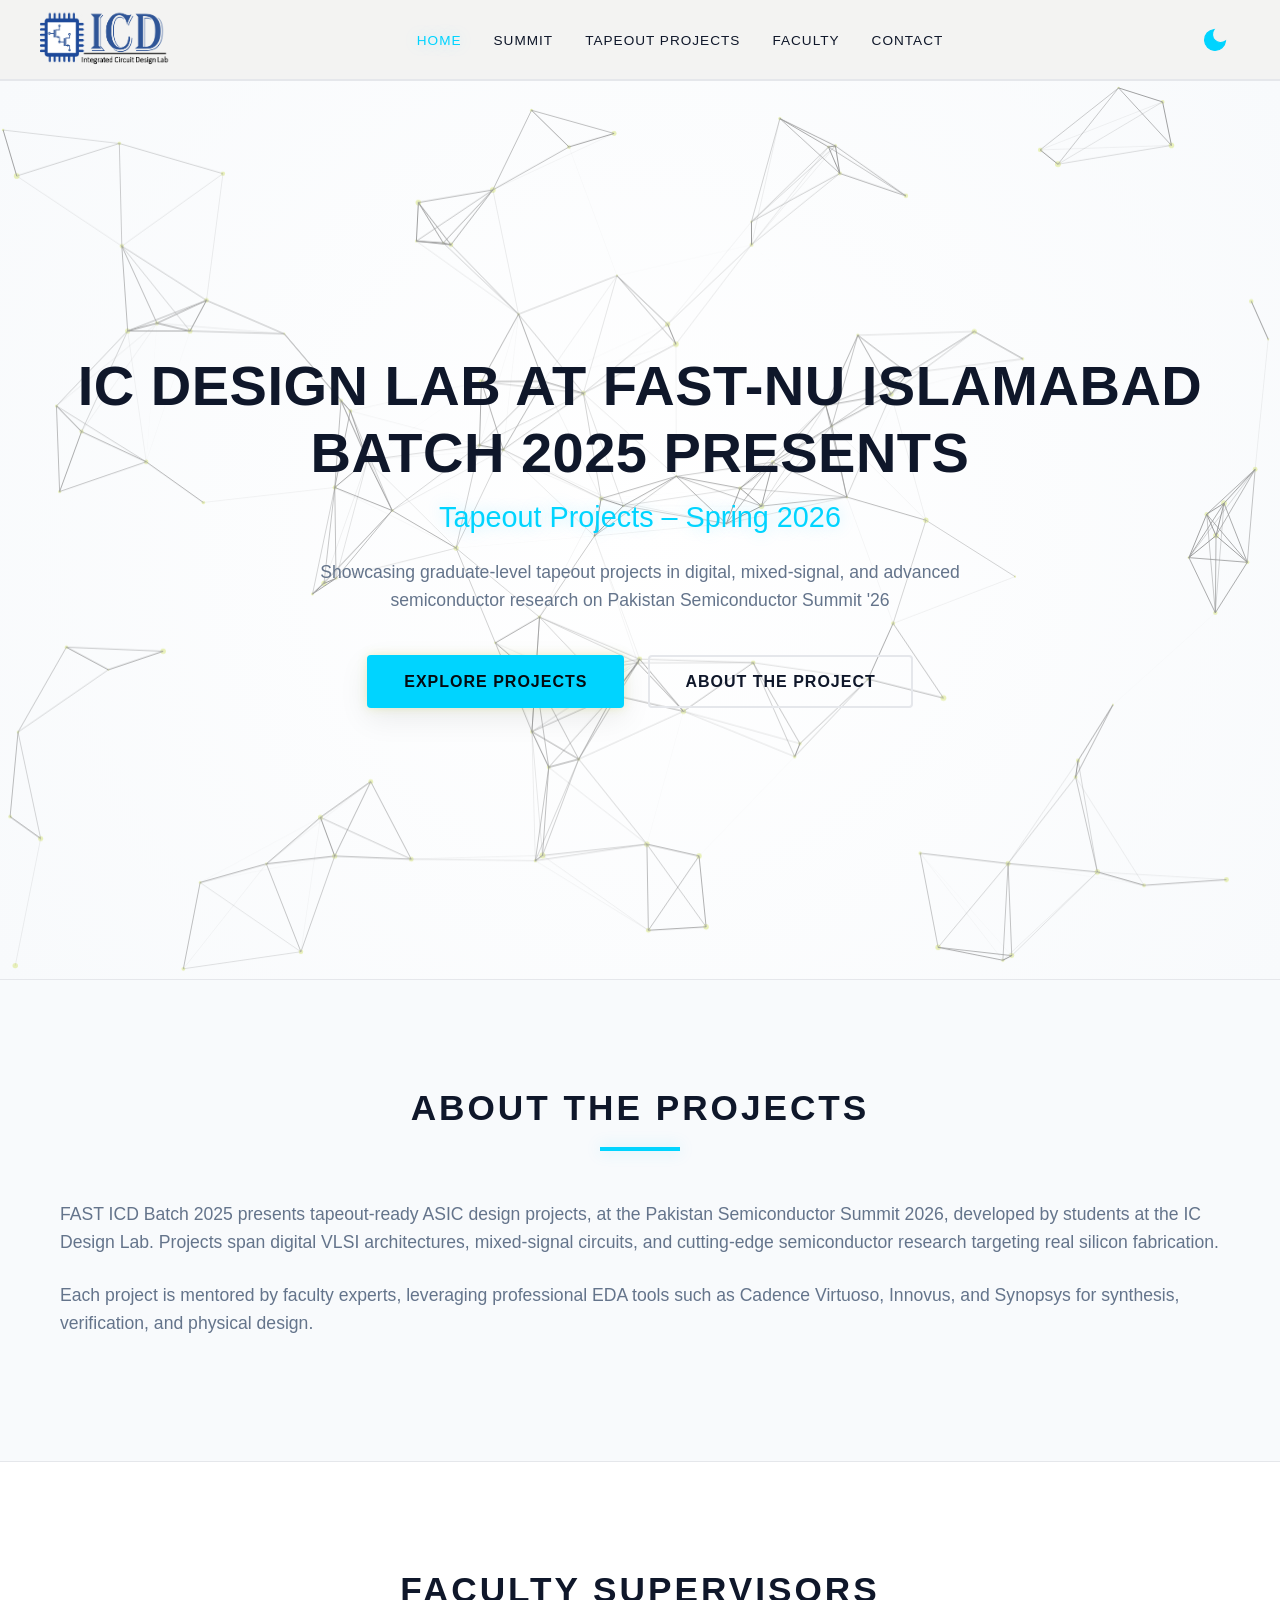
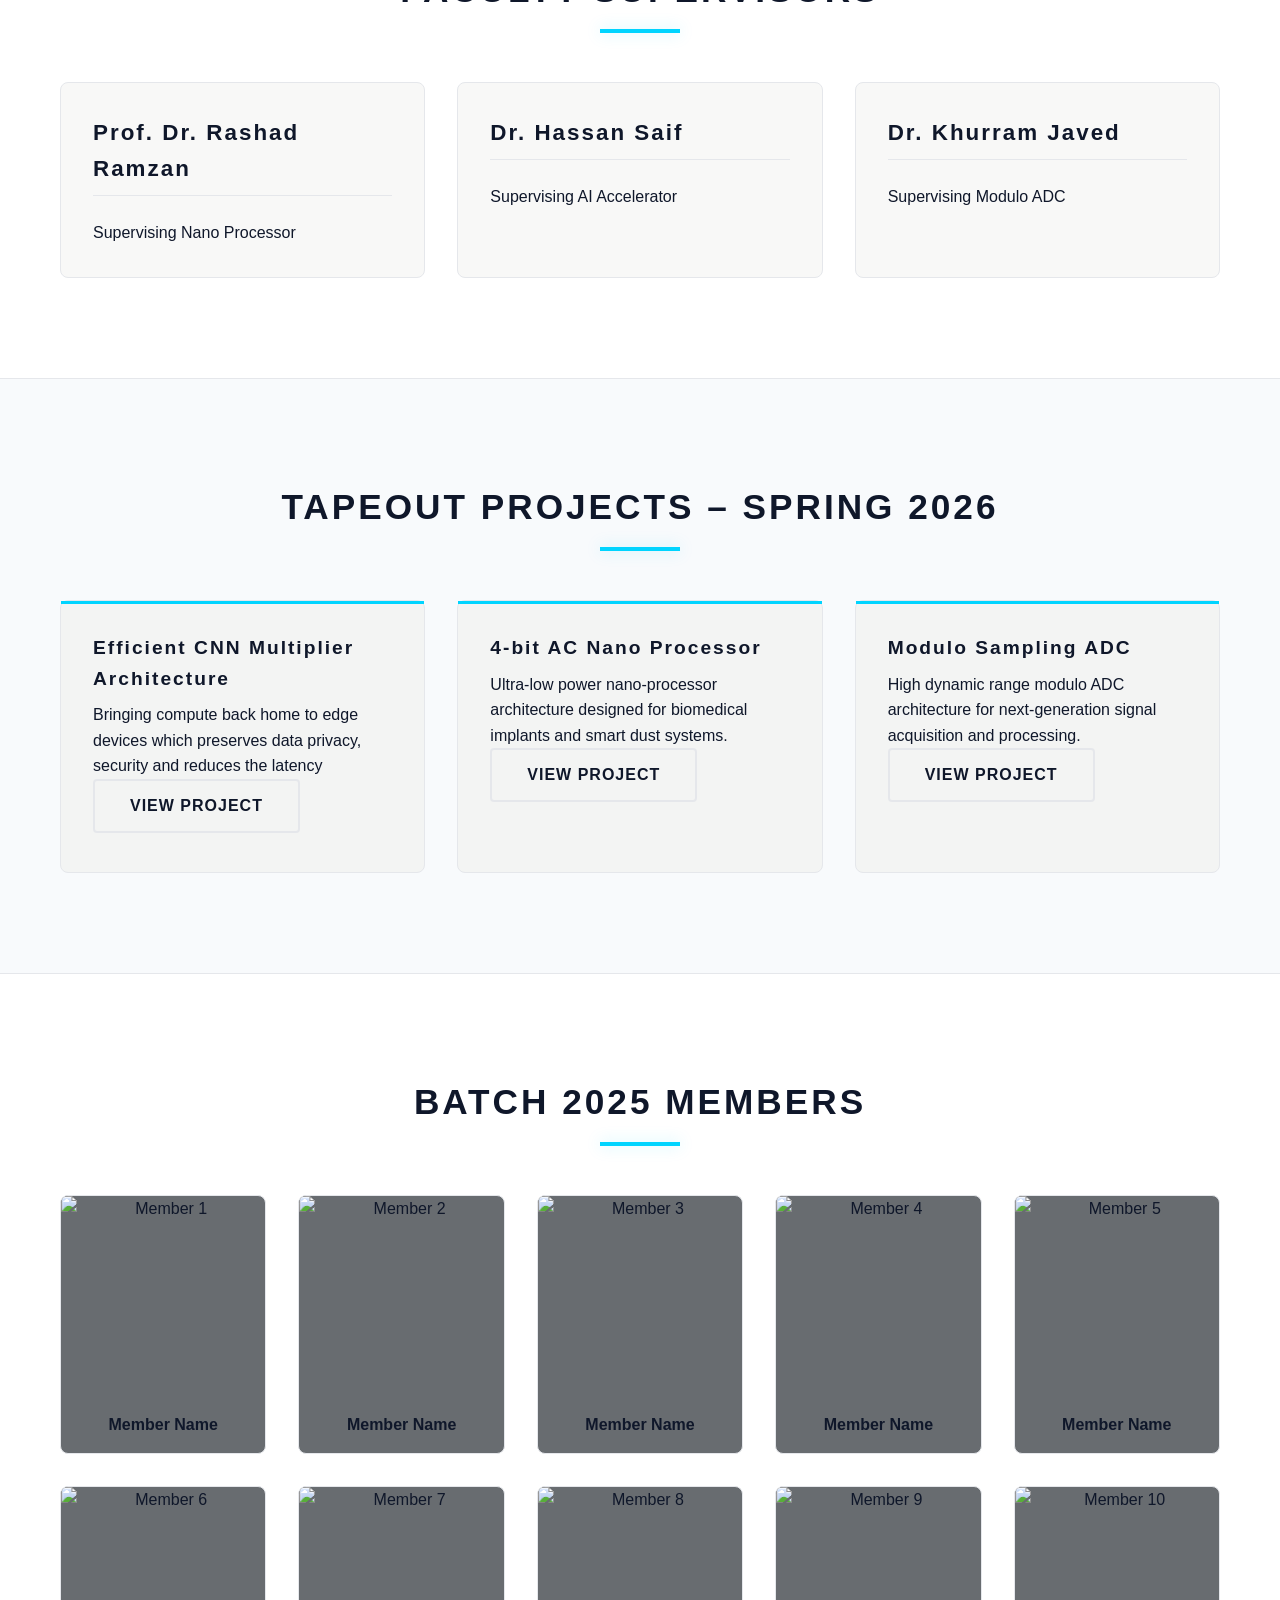
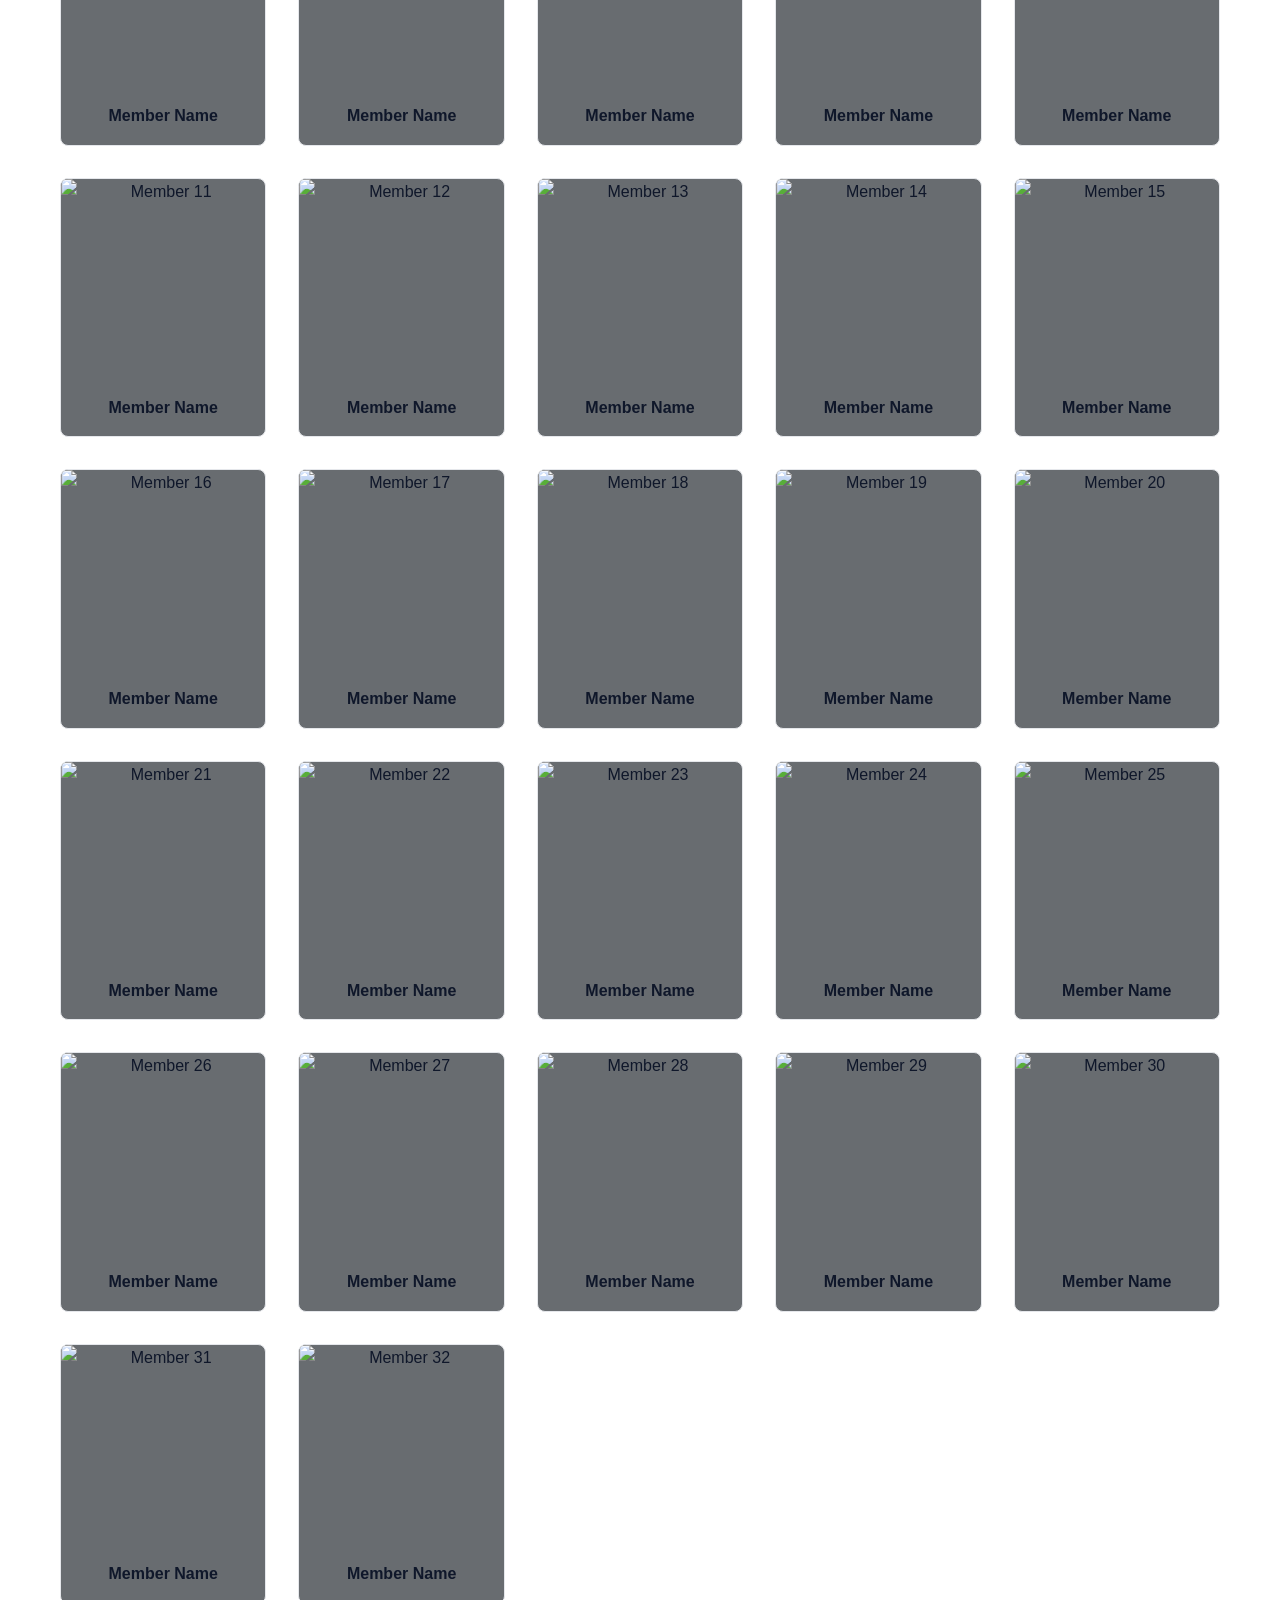
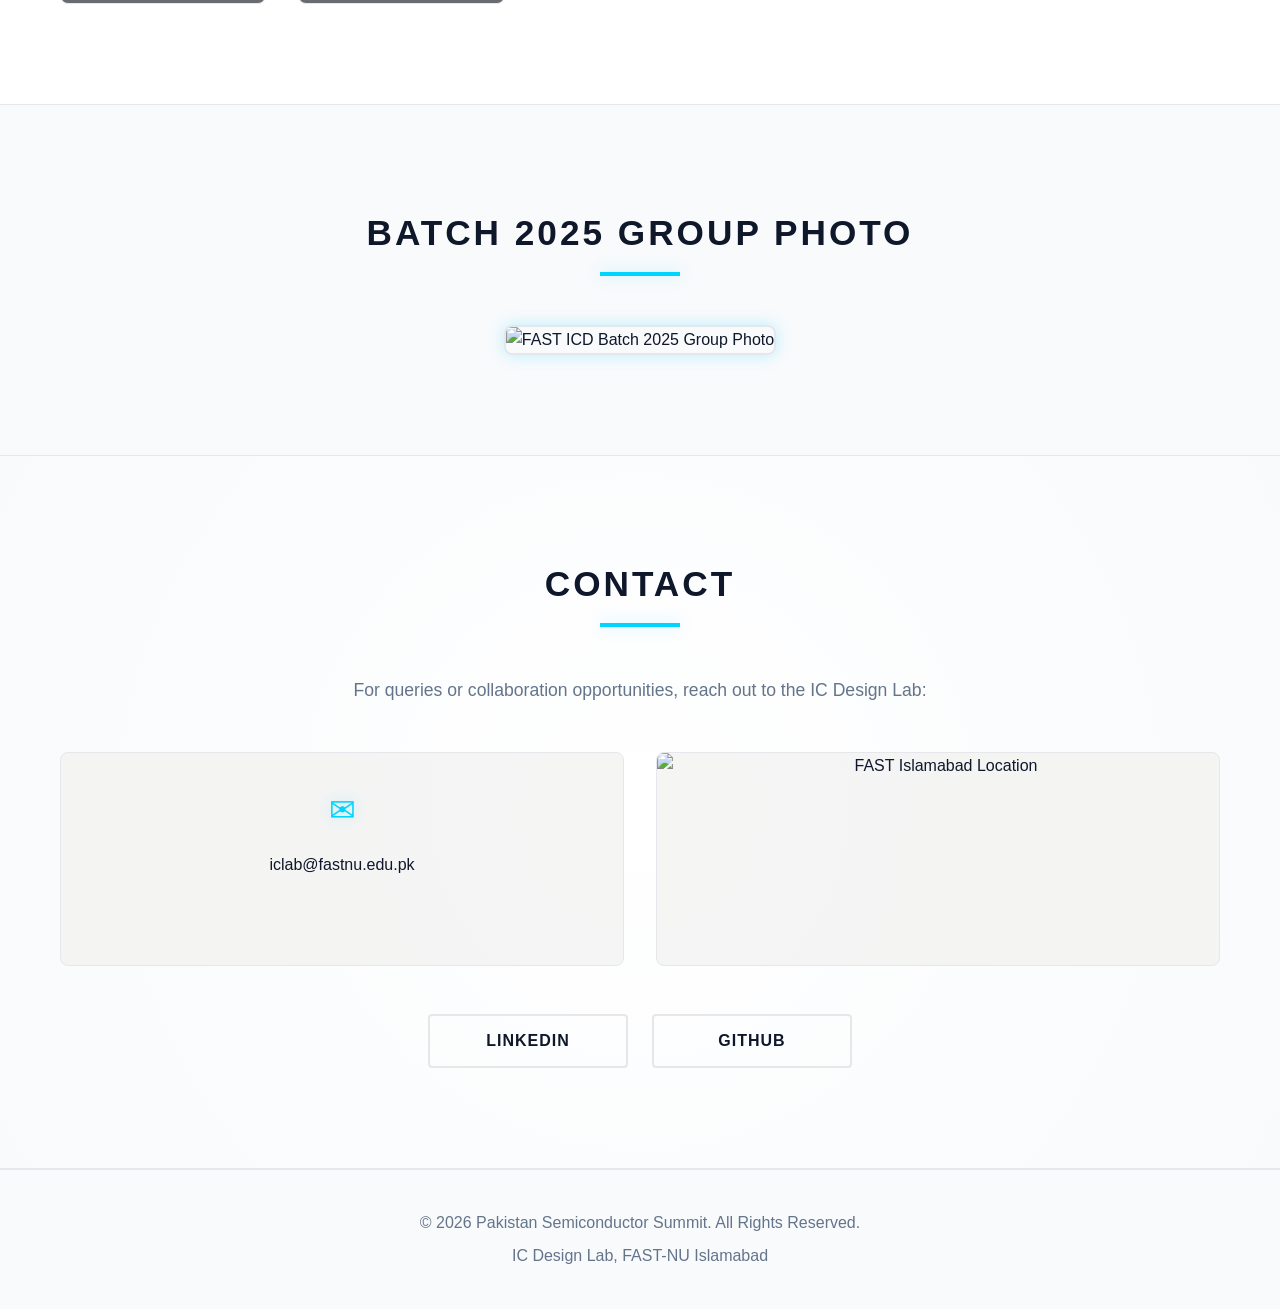
==== commit e26e2f46: "Added Photos" ====
--- a/index.html
+++ b/index.html
@@ -1,194 +1,378 @@
-<!DOCTYPE html>
+<!doctype html>
 <html lang="en">
-
-<head>
-  <meta charset="UTF-8">
-  <meta name="viewport" content="width=device-width, initial-scale=1.0">
-  <meta http-equiv="X-UA-Compatible" content="IE=edge">
-  <title>FAST ICD Batch 2025 | Tapeout Projects Showcase</title>
-  <meta name="description" content="Explore the innovative semiconductor tapeout projects developed by the FAST National University ICD Batch 2025. This showcase highlights cutting-edge digital design, VLSI architectures, AI accelerators, nano-processors, and hardware systems designed by the next generation of engineers.">
-  <meta name="keywords" content="FAST University, ICD, Tapeout, VLSI, Semiconductor, Digital Design, Chip Design, FAST Batch 2025, Hardware Projects, Pakistan Semiconductor">
-  <meta name="author" content="FAST ICD Batch 2025">
-  <meta property="og:title" content="FAST ICD Batch 2025 | Tapeout Projects">
-  <meta property="og:description" content="Discover the semiconductor and digital design tapeout projects created by FAST ICD Batch 2025 students. Featuring innovative architectures, AI accelerators, and modern VLSI designs.">
-  <meta property="og:type" content="website">
-  <meta property="og:url" content="https://fast-icd-b25.github.io/">
-  <meta property="og:image" content="https://fast-icd-b25.github.io/assets/images/Website-Screenshot.png">
-  <meta name="twitter:card" content="summary_large_image">
-  <meta name="twitter:title" content="FAST ICD Batch 2025 | Tapeout Projects">
-  <meta name="twitter:description" content="Showcasing innovative semiconductor tapeout projects by FAST ICD Batch 2025 — featuring AI hardware, nano-processors, and advanced digital design architectures.">
-  <meta name="twitter:image" content="https://fast-icd-b25.github.io/assets/images/Website-Screenshot.png">
-  <link rel="canonical" href="https://fast-icd-b25.github.io/">
-  <link rel="icon" type="image/png" sizes="32x32" href="assets/images/Icon.png">
-  <link rel="icon" type="image/png" sizes="16x16" href="assets/images/Icon.png">
-  <link rel="apple-touch-icon" sizes="180x180" href="assets/images/Icon.png">
-  <meta name="theme-color" content="#0f172a">
-  <link rel="stylesheet" href="assets/css/styles.css">
-</head>
-
-
-<body>
-<!-- Navbar -->
-<nav class="navbar">
-  <div class="container nav-container">
-    <div class="logo">
-      <img src="assets/images/Icon.png" alt="Summit Logo" class="logo-3d">
-    </div>
-    <ul class="nav-links">
-      <li><a href="#home" class="nav-link">Home</a></li>
-      <li><a href="#about" class="nav-link">Summit</a></li>
-      <li><a href="#projects" class="nav-link">Tapeout Projects</a></li>
-      <li><a href="#faculty" class="nav-link">Faculty</a></li>
-      <li><a href="#contact" class="nav-link">Contact</a></li>
-    </ul>
-    <div class="theme-toggle" id="themeToggle">
-      <!-- Sun -->
-      <svg class="sun-icon" viewBox="0 0 24 24" xmlns="http://www.w3.org/2000/svg">
-        <circle cx="12" cy="12" r="5" fill="currentColor"/>
-        <line x1="12" y1="1" x2="12" y2="3" stroke="currentColor" stroke-width="2" stroke-linecap="round"/>
-        <line x1="12" y1="21" x2="12" y2="23" stroke="currentColor" stroke-width="2" stroke-linecap="round"/>
-        <line x1="4.22" y1="4.22" x2="5.64" y2="5.64" stroke="currentColor" stroke-width="2" stroke-linecap="round"/>
-        <line x1="18.36" y1="18.36" x2="19.78" y2="19.78" stroke="currentColor" stroke-width="2" stroke-linecap="round"/>
-        <line x1="1" y1="12" x2="3" y2="12" stroke="currentColor" stroke-width="2" stroke-linecap="round"/>
-        <line x1="21" y1="12" x2="23" y2="12" stroke="currentColor" stroke-width="2" stroke-linecap="round"/>
-        <line x1="4.22" y1="19.78" x2="5.64" y2="18.36" stroke="currentColor" stroke-width="2" stroke-linecap="round"/>
-        <line x1="18.36" y1="5.64" x2="19.78" y2="4.22" stroke="currentColor" stroke-width="2" stroke-linecap="round"/>
-      </svg>
-
-      <!-- Moon -->
-      <svg class="moon-icon" viewBox="0 0 24 24" xmlns="http://www.w3.org/2000/svg">
-        <path d="M21 12.79A9 9 0 1 1 11.21 3 7 7 0 0 0 21 12.79z"
-              fill="currentColor" stroke="currentColor" stroke-width="1"/>
-      </svg>
-    </div>
-    <div class="hamburger">
-      <span></span>
-      <span></span>
-      <span></span>
-    </div>
-  </div>
-</nav>
-
-<!-- Hero Section -->
-<section id="home" class="hero">
-  <canvas id="hero-canvas"></canvas>
-  <div class="container hero-container">
-    <div class="hero-content">
-      <h1 class="hero-title">IC DESIGN LAB AT FAST-NU ISLAMABAD BATCH 2025 PRESENTS</h1>
-      <p class="hero-subtitle">Tapeout Projects – Spring 2026</p>
-      <p class="hero-description">
-        Showcasing graduate-level tapeout projects in digital, mixed-signal, and advanced semiconductor research on Pakistan Semiconductor Summit '26  
-      </p>
-      <div class="hero-buttons">
-        <a href="#projects" class="btn btn-primary">Explore Projects</a>
-        <a href="#about" class="btn btn-secondary">About the Summit</a>
-      </div>
-    </div>
-  </div>
-</section>
-
-<!-- About/Summit Section -->
-<section id="about" class="about">
-  <div class="container">
-    <h2 class="section-title">About the Summit</h2>
-    <div class="about-content">
-      <div class="about-text">
-        <p>
-          The Pakistan Semiconductor Summit 2026 presents tapeout-ready ASIC design projects developed by graduate students at the IC Design Lab.  
-          Projects span digital VLSI architectures, mixed-signal circuits, and cutting-edge semiconductor research targeting real silicon fabrication.
-        </p>
-        <p>
-          Each project is mentored by faculty experts, leveraging professional EDA tools such as Cadence Virtuoso, Innovus, and Synopsys for synthesis, verification, and physical design.  
-          The summit emphasizes innovation, collaboration, and preparing chips ready for tapeout.
-        </p>
-      </div>
-    </div>
-  </div>
-</section>
-
-<!-- Projects Section -->
-<section id="projects" class="projects">
-  <div class="container">
-    <h2 class="section-title">Tapeout Projects – Spring 2026</h2>
-    <div class="projects-grid">
-
-      <div class="project-card interactive-card">
-        <h3>Efficient CNN Multiplier Architecture</h3>
-        <p>High-performance multiplier architectures for CNN accelerators using Modified Booth Encoding and compressor trees.</p>
-        <a href="projects/cnn-multiplier.html" class="btn btn-secondary">View Project</a>
-      </div>
-
-      <div class="project-card interactive-card">
-        <h3>4-bit AC Nano Processor</h3>
-        <p>Ultra-low power nano-processor architecture designed for biomedical implants and smart dust systems.</p>
-        <a href="projects/nano-processor.html" class="btn btn-secondary">View Project</a>
-      </div>
-
-      <div class="project-card interactive-card">
-        <h3>Modulo Sampling ADC</h3>
-        <p>High dynamic range modulo ADC architecture for next-generation signal acquisition and processing.</p>
-        <a href="projects/modulo-adc.html" class="btn btn-secondary">View Project</a>
-      </div>
-
-    </div>
-  </div>
-</section>
-
-<!-- Faculty Section -->
-<section id="faculty" class="skills">
-  <div class="container">
-    <h2 class="section-title">Faculty Supervisors</h2>
-    <div class="skills-grid">
-
-      <div class="skill-category interactive-card">
-        <h3>Prof. Dr. Rashad Ramzan</h3>
-        <p>IC Design Lab Director</p>
-      </div>
-
-      <div class="skill-category interactive-card">
-        <h3>Dr. Hassan Saif</h3>
-        <p>VLSI & Semiconductor Systems</p>
-      </div>
-
-      <div class="skill-category interactive-card">
-        <h3>Dr. Khurram Javed</h3>
-        <p>Integrated Circuit Design</p>
-      </div>
-
-    </div>
-  </div>
-</section>
-
-<!-- Contact Section -->
-<section id="contact" class="contact">
-  <div class="container">
-    <h2 class="section-title">Contact</h2>
-    <div class="contact-content">
-      <p>For queries or collaboration opportunities, reach out to the IC Design Lab:</p>
-      <div class="contact-info">
-        <a href="mailto:iclab@fastnu.edu.pk" class="contact-item interactive-card">
-          <span class="icon">✉</span> iclab@fastnu.edu.pk
-        </a>
-        <div class="contact-item interactive-card">
-          <span class="icon">📍</span> FAST-NU, Islamabad, Pakistan
-        </div>
-      </div>
-      <div class="social-links">
-        <a href="https://linkedin.com" class="btn btn-secondary" target="_blank">LinkedIn</a>
-        <a href="https://github.com/fast-icd-b25" class="btn btn-secondary" target="_blank">GitHub</a>
-      </div>
-    </div>
-  </div>
-</section>
-
-<!-- Footer -->
-<footer class="footer">
-  <div class="container">
-    <p>&copy; 2026 Pakistan Semiconductor Summit. All Rights Reserved.</p>
-    <p>IC Design Lab, FAST-NU Islamabad</p>
-  </div>
-</footer>
-
-<script src="assets/js/script.js"></script>
-</body>
-</html>+  <head>
+    <meta charset="UTF-8" />
+    <meta name="viewport" content="width=device-width, initial-scale=1.0" />
+    <meta http-equiv="X-UA-Compatible" content="IE=edge" />
+    <title>FAST ICD Batch 2025 | Tapeout Projects Showcase</title>
+    <meta
+      name="description"
+      content="Explore the innovative semiconductor tapeout projects developed by the FAST National University ICD Batch 2025. This showcase highlights cutting-edge digital design, VLSI architectures, AI accelerators, nano-processors, and hardware systems designed by the next generation of engineers."
+    />
+    <meta
+      name="keywords"
+      content="FAST University, ICD, Tapeout, VLSI, Semiconductor, Digital Design, Chip Design, FAST Batch 2025, Hardware Projects, Pakistan Semiconductor"
+    />
+    <meta name="author" content="FAST ICD Batch 2025" />
+    <meta
+      property="og:title"
+      content="FAST ICD Batch 2025 | Tapeout Projects"
+    />
+    <meta
+      property="og:description"
+      content="Discover the semiconductor and digital design tapeout projects created by FAST ICD Batch 2025 students. Featuring innovative architectures, AI accelerators, and modern VLSI designs."
+    />
+    <meta property="og:type" content="website" />
+    <meta property="og:url" content="https://fast-icd-b25.github.io/" />
+    <meta
+      property="og:image"
+      content="https://fast-icd-b25.github.io/assets/images/Website-Screenshot.png"
+    />
+    <meta name="twitter:card" content="summary_large_image" />
+    <meta
+      name="twitter:title"
+      content="FAST ICD Batch 2025 | Tapeout Projects"
+    />
+    <meta
+      name="twitter:description"
+      content="Showcasing innovative semiconductor tapeout projects by FAST ICD Batch 2025 — featuring AI hardware, nano-processors, and advanced digital design architectures."
+    />
+    <meta
+      name="twitter:image"
+      content="https://fast-icd-b25.github.io/assets/images/Website-Screenshot.png"
+    />
+    <link rel="canonical" href="https://fast-icd-b25.github.io/" />
+    <link
+      rel="icon"
+      type="image/png"
+      sizes="32x32"
+      href="assets/images/Icon.png"
+    />
+    <link
+      rel="icon"
+      type="image/png"
+      sizes="16x16"
+      href="assets/images/Icon.png"
+    />
+    <link
+      rel="apple-touch-icon"
+      sizes="180x180"
+      href="assets/images/Icon.png"
+    />
+    <meta name="theme-color" content="#0f172a" />
+    <link rel="stylesheet" href="assets/css/styles.css" />
+  </head>
+
+  <body>
+    <!-- Navbar -->
+    <nav class="navbar">
+      <div class="container nav-container">
+        <div class="logo">
+          <a href="./index.html"></a>
+          <img
+            src="assets/images/footer-right.png"
+            alt="Summit Logo"
+            class="logo-2d"
+          />
+        </div>
+        <ul class="nav-links">
+          <li><a href="#home" class="nav-link">Home</a></li>
+          <li><a href="#about" class="nav-link">Summit</a></li>
+          <li><a href="#projects" class="nav-link">Tapeout Projects</a></li>
+          <li><a href="#faculty" class="nav-link">Faculty</a></li>
+          <li><a href="#contact" class="nav-link">Contact</a></li>
+        </ul>
+        <div class="theme-toggle" id="themeToggle">
+          <!-- Sun -->
+          <svg
+            class="sun-icon"
+            viewBox="0 0 24 24"
+            xmlns="http://www.w3.org/2000/svg"
+          >
+            <circle cx="12" cy="12" r="5" fill="currentColor" />
+            <line
+              x1="12"
+              y1="1"
+              x2="12"
+              y2="3"
+              stroke="currentColor"
+              stroke-width="2"
+              stroke-linecap="round"
+            />
+            <line
+              x1="12"
+              y1="21"
+              x2="12"
+              y2="23"
+              stroke="currentColor"
+              stroke-width="2"
+              stroke-linecap="round"
+            />
+            <line
+              x1="4.22"
+              y1="4.22"
+              x2="5.64"
+              y2="5.64"
+              stroke="currentColor"
+              stroke-width="2"
+              stroke-linecap="round"
+            />
+            <line
+              x1="18.36"
+              y1="18.36"
+              x2="19.78"
+              y2="19.78"
+              stroke="currentColor"
+              stroke-width="2"
+              stroke-linecap="round"
+            />
+            <line
+              x1="1"
+              y1="12"
+              x2="3"
+              y2="12"
+              stroke="currentColor"
+              stroke-width="2"
+              stroke-linecap="round"
+            />
+            <line
+              x1="21"
+              y1="12"
+              x2="23"
+              y2="12"
+              stroke="currentColor"
+              stroke-width="2"
+              stroke-linecap="round"
+            />
+            <line
+              x1="4.22"
+              y1="19.78"
+              x2="5.64"
+              y2="18.36"
+              stroke="currentColor"
+              stroke-width="2"
+              stroke-linecap="round"
+            />
+            <line
+              x1="18.36"
+              y1="5.64"
+              x2="19.78"
+              y2="4.22"
+              stroke="currentColor"
+              stroke-width="2"
+              stroke-linecap="round"
+            />
+          </svg>
+
+          <!-- Moon -->
+          <svg
+            class="moon-icon"
+            viewBox="0 0 24 24"
+            xmlns="http://www.w3.org/2000/svg"
+          >
+            <path
+              d="M21 12.79A9 9 0 1 1 11.21 3 7 7 0 0 0 21 12.79z"
+              fill="currentColor"
+              stroke="currentColor"
+              stroke-width="1"
+            />
+          </svg>
+        </div>
+        <div class="hamburger">
+          <span></span>
+          <span></span>
+          <span></span>
+        </div>
+      </div>
+    </nav>
+
+    <!-- Hero Section -->
+    <section id="home" class="hero">
+      <canvas id="hero-canvas"></canvas>
+      <div class="container hero-container">
+        <div class="hero-content">
+          <h1 class="hero-title">
+            IC DESIGN LAB AT FAST-NU ISLAMABAD BATCH 2025 PRESENTS
+          </h1>
+          <p class="hero-subtitle">Tapeout Projects – Spring 2026</p>
+          <p class="hero-description">
+            Showcasing graduate-level tapeout projects in digital, mixed-signal,
+            and advanced semiconductor research on Pakistan Semiconductor Summit
+            '26
+          </p>
+          <div class="hero-buttons">
+            <a href="#projects" class="btn btn-primary">Explore Projects</a>
+            <a href="#about" class="btn btn-secondary">About the Project</a>
+          </div>
+        </div>
+      </div>
+    </section>
+
+    <!-- About/Summit Section -->
+    <section id="about" class="about">
+      <div class="container">
+        <h2 class="section-title">About the Projects</h2>
+        <div class="about-content">
+          <div class="about-text">
+            <p>
+              FAST ICD Batch 2025 presents tapeout-ready ASIC design projects,
+              at the Pakistan Semiconductor Summit 2026, developed by students
+              at the IC Design Lab. Projects span digital VLSI architectures,
+              mixed-signal circuits, and cutting-edge semiconductor research
+              targeting real silicon fabrication.
+            </p>
+            <p>
+              Each project is mentored by faculty experts, leveraging
+              professional EDA tools such as Cadence Virtuoso, Innovus, and
+              Synopsys for synthesis, verification, and physical design.
+            </p>
+          </div>
+        </div>
+      </div>
+    </section>
+
+    <!-- Faculty Section -->
+    <section id="faculty" class="skills">
+      <div class="container">
+        <h2 class="section-title">Faculty Supervisors</h2>
+        <div class="skills-grid">
+          <div class="skill-category interactive-card">
+            <h3>Prof. Dr. Rashad Ramzan</h3>
+            <p>Supervising Nano Processor</p>
+          </div>
+
+          <div class="skill-category interactive-card">
+            <h3>Dr. Hassan Saif</h3>
+            <p>Supervising AI Accelerator</p>
+          </div>
+
+          <div class="skill-category interactive-card">
+            <h3>Dr. Khurram Javed</h3>
+            <p>Supervising Modulo ADC</p>
+          </div>
+        </div>
+      </div>
+    </section>
+
+    <!-- Projects Section -->
+    <section id="projects" class="projects">
+      <div class="container">
+        <h2 class="section-title">Tapeout Projects – Spring 2026</h2>
+        <div class="projects-grid">
+          <div class="project-card interactive-card">
+            <h3>Efficient CNN Multiplier Architecture</h3>
+            <p>
+              Bringing compute back home to edge devices which preserves data
+              privacy, security and reduces the latency
+            </p>
+            <a href="projects/cnn-multiplier.html" class="btn btn-secondary"
+              >View Project</a
+            >
+          </div>
+
+          <div class="project-card interactive-card">
+            <h3>4-bit AC Nano Processor</h3>
+            <p>
+              Ultra-low power nano-processor architecture designed for
+              biomedical implants and smart dust systems.
+            </p>
+            <a href="projects/nano-processor.html" class="btn btn-secondary"
+              >View Project</a
+            >
+          </div>
+
+          <div class="project-card interactive-card">
+            <h3>Modulo Sampling ADC</h3>
+            <p>
+              High dynamic range modulo ADC architecture for next-generation
+              signal acquisition and processing.
+            </p>
+            <a href="projects/modulo-adc.html" class="btn btn-secondary"
+              >View Project</a
+            >
+          </div>
+        </div>
+      </div>
+    </section>
+
+    <!-- Batch 2025 Section -->
+    <section id="batch" class="batch">
+      <div class="container">
+        <h2 class="section-title">Batch 2025 Members</h2>
+        <div class="batch-grid" id="batchGrid"></div>
+      </div>
+    </section>
+
+    <!-- Group Photo Section -->
+    <section id="group-photo" class="group-photo">
+      <div class="container">
+        <h2 class="section-title">Batch 2025 Group Photo</h2>
+        <div class="group-photo-container">
+          <img
+            src="assets/images/batch-group-photo.jpeg"
+            alt="FAST ICD Batch 2025 Group Photo"
+            class="group-photo-image"
+          />
+        </div>
+      </div>
+    </section>
+
+    <!-- Contact Section -->
+    <section id="contact" class="contact">
+      <div class="container">
+        <h2 class="section-title">Contact</h2>
+        <div class="contact-content">
+          <p>
+            For queries or collaboration opportunities, reach out to the IC
+            Design Lab:
+          </p>
+          <div class="contact-info">
+            <a
+              href="mailto:iclab@fastnu.edu.pk"
+              class="contact-item interactive-card"
+            >
+              <span class="icon">✉</span> iclab@fastnu.edu.pk
+            </a>
+            <div>
+              <a
+                href="https://www.google.com/maps?q=FAST+NUCES+Islamabad"
+                target="_blank"
+                class="contact-item interactive-card map-card"
+              >
+                <img
+                  src="assets/images/fast-map.png"
+                  alt="FAST Islamabad Location"
+                  class="map-preview"
+                />
+              </a>
+            </div>
+          </div>
+          <div class="social-links">
+            <a
+              href="https://linkedin.com"
+              class="btn btn-secondary"
+              target="_blank"
+              >LinkedIn</a
+            >
+            <a
+              href="https://github.com/fast-icd-b25"
+              class="btn btn-secondary"
+              target="_blank"
+              >GitHub</a
+            >
+          </div>
+        </div>
+      </div>
+    </section>
+
+    <!-- Footer -->
+    <footer class="footer">
+      <div class="container">
+        <p>&copy; 2026 Pakistan Semiconductor Summit. All Rights Reserved.</p>
+        <p>IC Design Lab, FAST-NU Islamabad</p>
+      </div>
+    </footer>
+
+    <script src="assets/js/script.js"></script>
+  </body>
+</html>
--- a/assets/css/styles.css
+++ b/assets/css/styles.css
@@ -1,5 +1,3 @@
-@import url("https://fonts.googleapis.com/css2?family=Press+Start+2P&family=Pixel+Operator:wght@400;700&display=swap");
-
 /* ==================== CSS VARIABLES (NEW THEME PALETTE) ==================== */
 :root {
   --bg-main: #050a14;
@@ -13,9 +11,9 @@
   --text-main: #f1f5f9;
   --text-muted: #94a3b8;
 
-  --shadow: 0 10px 30px rgba(0,0,0,0.9);
-  --glow: 0 0 20px rgba(0,212,255,0.4);
-  --glow-strong: 0 0 35px rgba(0,212,255,0.8);
+  --shadow: 0 10px 30px rgba(0, 0, 0, 0.9);
+  --glow: 0 0 20px rgba(0, 212, 255, 0.4);
+  --glow-strong: 0 0 35px rgba(0, 212, 255, 0.8);
 }
 /* ==================== LIGHT MODE - SILICON VALLEY ==================== */
 :root.light-mode {
@@ -30,9 +28,9 @@
   --text-main: #0f172a;
   --text-muted: #64748b;
 
-  --shadow: 0 10px 30px rgba(0,0,0,0.08);
-  --glow: 0 0 15px rgba(0,212,255,0.25);
-  --glow-strong: 0 0 25px rgba(0,212,255,0.4);
+  --shadow: 0 10px 30px rgba(0, 0, 0, 0.08);
+  --glow: 0 0 15px rgba(0, 212, 255, 0.25);
+  --glow-strong: 0 0 25px rgba(0, 212, 255, 0.4);
 }
 
 /* ==================== GLOBAL STYLES ==================== */
@@ -48,7 +46,15 @@
 }
 
 body {
-  font-family: "Segoe UI", Tahoma, Geneva, Verdana, sans-serif;
+  font-family:
+    intel-one-display,
+    -apple-system,
+    BlinkMacSystemFont,
+    "Segoe UI",
+    Roboto,
+    Helvetica,
+    Arial,
+    sans-serif;
   color: var(--text-main);
   line-height: 1.6;
   background-color: var(--bg-main);
@@ -69,10 +75,10 @@
   position: sticky;
   top: 0;
   z-index: 100;
-  display: flex;          /* make navbar items align easily */
-  align-items: center;    /* vertically centers logo + links */
-  padding: 0 20px;        /* horizontal padding */
-  height: 80px;           /* optional fixed navbar height */
+  display: flex; /* make navbar items align easily */
+  align-items: center; /* vertically centers logo + links */
+  padding: 0 20px; /* horizontal padding */
+  height: 80px; /* optional fixed navbar height */
   transition: all 0.3s ease;
 }
 
@@ -99,8 +105,8 @@
 
 .logo-3d {
   width: 50px;
-  height: auto;          /* prevents vertical stretching */
-  aspect-ratio: 1 / 1;   /* keeps it square */
+  height: auto; /* prevents vertical stretching */
+  aspect-ratio: 1 / 1; /* keeps it square */
   display: block;
   object-fit: contain;
 
@@ -114,6 +120,16 @@
   filter: drop-shadow(0 0 16px rgba(206, 224, 86, 1))
     drop-shadow(0 0 8px rgba(235, 198, 29, 0.8));
   animation-duration: 3s;
+}
+
+.logo-2d {
+  width: 130px;
+  height: auto; /* prevents vertical stretching */
+  aspect-ratio: 1 / 1; /* keeps it square */
+  display: block;
+  object-fit: contain;
+  transition: filter 0.3s ease;
+  flex-shrink: 0;
 }
 
 .cube-group {
@@ -375,20 +391,14 @@
 }
 
 .hero-title {
-  font-family: var(--pixel-font);
+  font-family: intel-one-display-large, Helvetica, Arial, sans-serif;
   font-size: 3.5rem;
   font-weight: 700;
   margin-bottom: 0.5rem;
   color: var(--text-main);
-  text-transform: uppercase;
-  letter-spacing: 4px;
+  letter-spacing: 0.5px;
   line-height: 1.2;
-  text-shadow:
-    4px 4px 0px var(--accent-secondary),
-    8px 8px 0px rgba(206, 224, 86, 0.5);
-  image-rendering: pixelated;
-  transform: scaleX(1.1);
-  animation: pixelFlicker 0.15s infinite;
+  text-shadow: none;
 }
 
 .hero-subtitle {
@@ -489,7 +499,13 @@
 }
 
 .section-title {
-  font-family: var(--pixel-font);
+  font-family:
+    intel-one-display,
+    -apple-system,
+    BlinkMacSystemFont,
+    "Segoe UI",
+    Roboto,
+    sans-serif;
   font-size: 2.2rem;
   font-weight: 700;
   text-align: center;
@@ -497,13 +513,7 @@
   color: var(--text-main);
   text-transform: uppercase;
   letter-spacing: 3px;
-  line-height: 1.4;
   position: relative;
-  text-shadow:
-    3px 3px 0px var(--accent-secondary),
-    6px 6px 0px rgba(206, 224, 86, 0.4);
-  image-rendering: pixelated;
-  animation: pixelPulse 2s ease-in-out infinite;
 }
 
 .section-title::after {
@@ -532,6 +542,24 @@
   border-color: var(--accent-primary) !important;
 }
 
+/* ==================== MAP CARD STYLE ==================== */
+.map-card {
+  position: relative; /* establishes positioning context */
+  display: block;
+  overflow: hidden;
+  border-radius: auto;
+  height: 23.8vh; /* keep container size fixed */
+  text-decoration: none;
+}
+
+.map-preview {
+  position: absolute; /* removes it from flex/normal flow */
+  inset: 0; /* shorthand for top:0 right:0 bottom:0 left:0 */
+  width: 100%;
+  height: 100%;
+  object-fit: cover;
+}
+
 /* ==================== ABOUT SECTION ==================== */
 .about-text p {
   font-size: 1.1rem;
@@ -626,11 +654,16 @@
 }
 
 h3 {
-  font-family: var(--pixel-font);
+  font-family:
+    intel-one-display,
+    -apple-system,
+    BlinkMacSystemFont,
+    "Segoe UI",
+    Roboto,
+    sans-serif;
   font-size: 1.4rem;
   letter-spacing: 2px;
-  text-shadow: 2px 2px 0px var(--accent-secondary);
-  image-rendering: pixelated;
+  text-shadow: none;
 }
 
 .timeline-content h3 {
@@ -980,6 +1013,77 @@
   transform: translateY(-3px);
 }
 
+/* ==================== BATCH 2025 SECTION ==================== */
+.batch-grid {
+  display: grid;
+  grid-template-columns: repeat(auto-fit, minmax(180px, 1fr));
+  gap: 2rem;
+}
+
+.batch-member {
+  background: rgba(4, 11, 17, 0.6);
+  border: 1px solid var(--border-main);
+  border-radius: 8px;
+  overflow: hidden;
+  text-align: center;
+  transition: all 0.3s ease;
+}
+
+:root.light-mode .batch-member {
+  background: rgba(4, 11, 17, 0.6);
+}
+
+.member-photo {
+  width: 100%;
+  height: 200px;
+  object-fit: cover;
+  display: block;
+}
+
+.batch-member h4 {
+  font-family:
+    intel-one-display,
+    -apple-system,
+    BlinkMacSystemFont,
+    "Segoe UI",
+    Roboto,
+    sans-serif;
+  color: var(--text-main);
+  font-size: 1rem;
+  font-weight: 600;
+  padding: 1rem;
+  margin: 0;
+}
+
+.batch-member:hover {
+  border-color: var(--accent-primary);
+  box-shadow: var(--glow);
+  transform: translateY(-5px);
+}
+
+/* ==================== GROUP PHOTO SECTION ==================== */
+.group-photo-container {
+  display: flex;
+  justify-content: center;
+  align-items: center;
+  margin-top: 2rem;
+}
+
+.group-photo-image {
+  max-width: 100%;
+  height: auto;
+  border: 2px solid var(--border-main);
+  border-radius: 8px;
+  box-shadow: var(--glow);
+  transition: all 0.3s ease;
+}
+
+.group-photo-image:hover {
+  border-color: var(--accent-primary);
+  box-shadow: var(--glow-strong);
+  transform: scale(1.02);
+}
+
 /* ==================== RESPONSIVE DESIGN ==================== */
 @media (max-width: 768px) {
   .nav-links {
@@ -1055,7 +1159,12 @@
     grid-template-columns: 1fr;
   }
 
+  .batch-grid {
+    grid-template-columns: repeat(auto-fit, minmax(150px, 1fr));
+    gap: 1.5rem;
+  }
+
   section {
     padding: 60px 0;
   }
-}+}
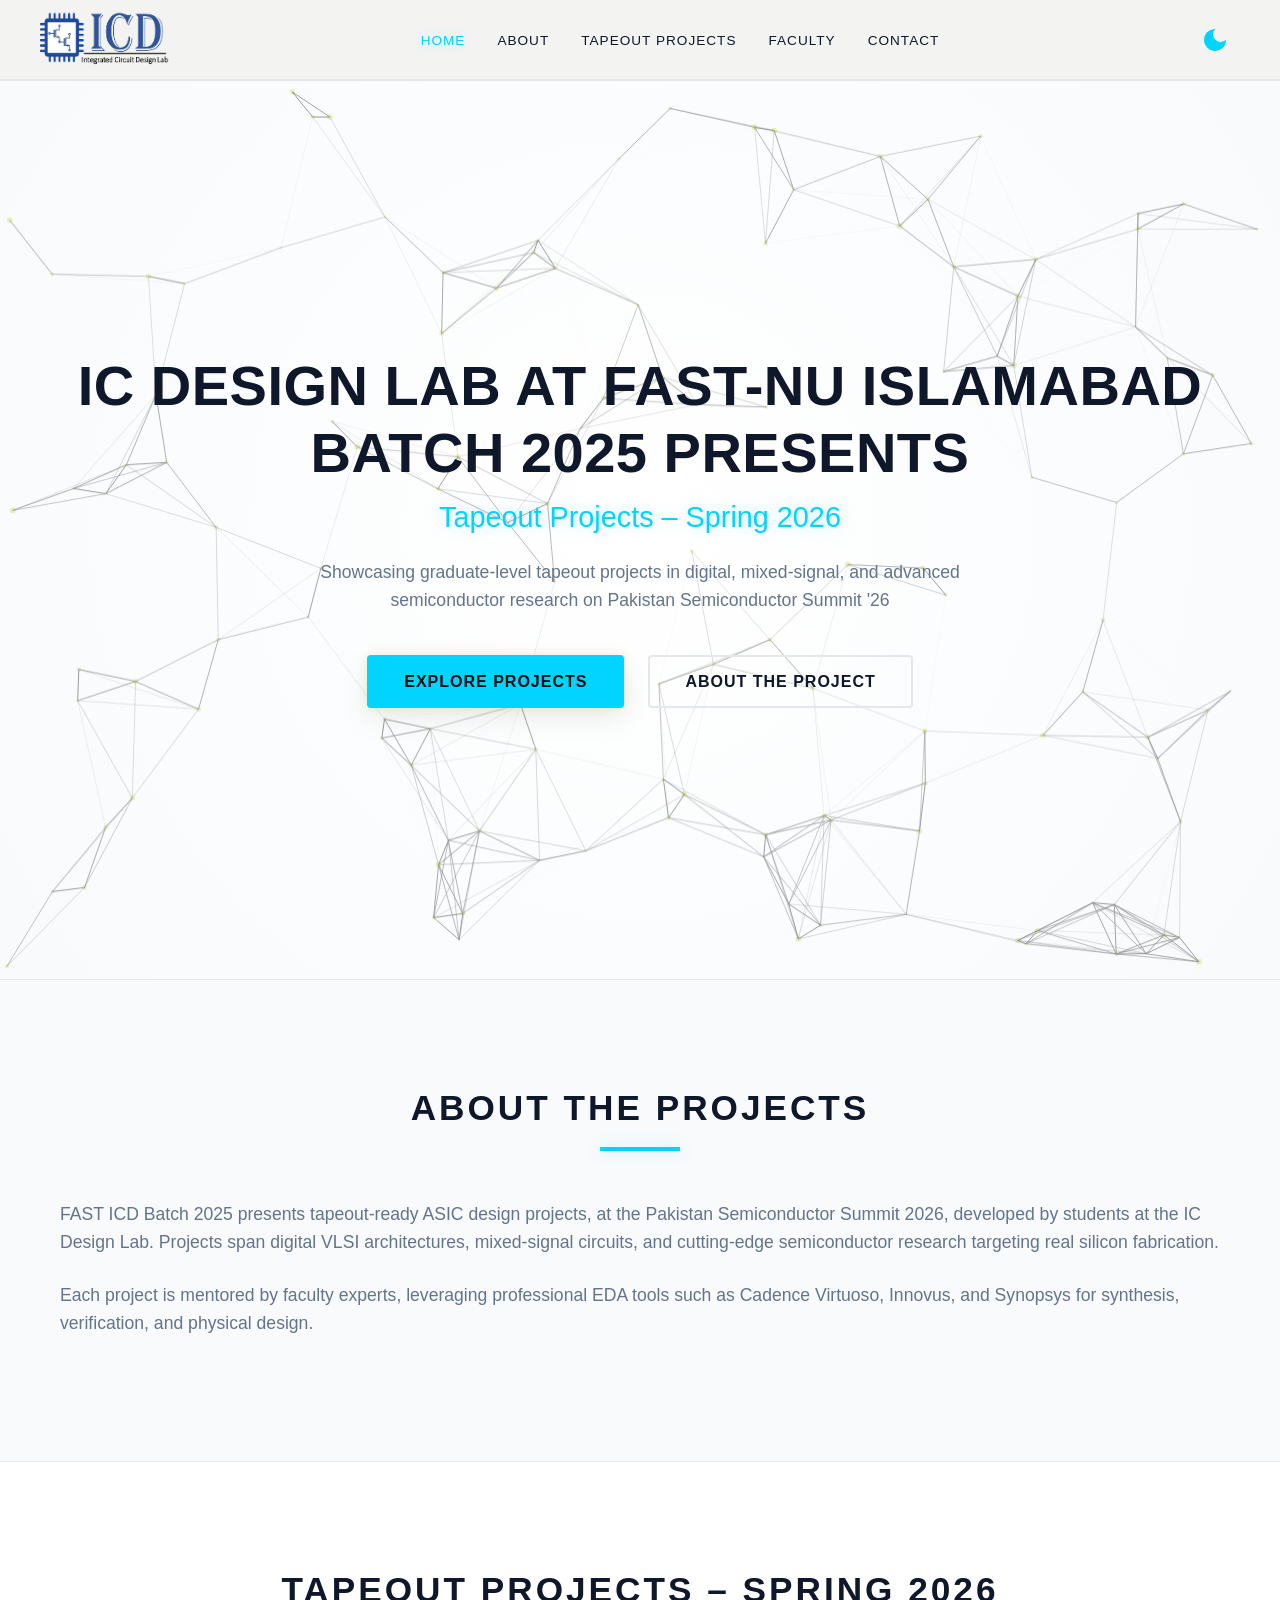
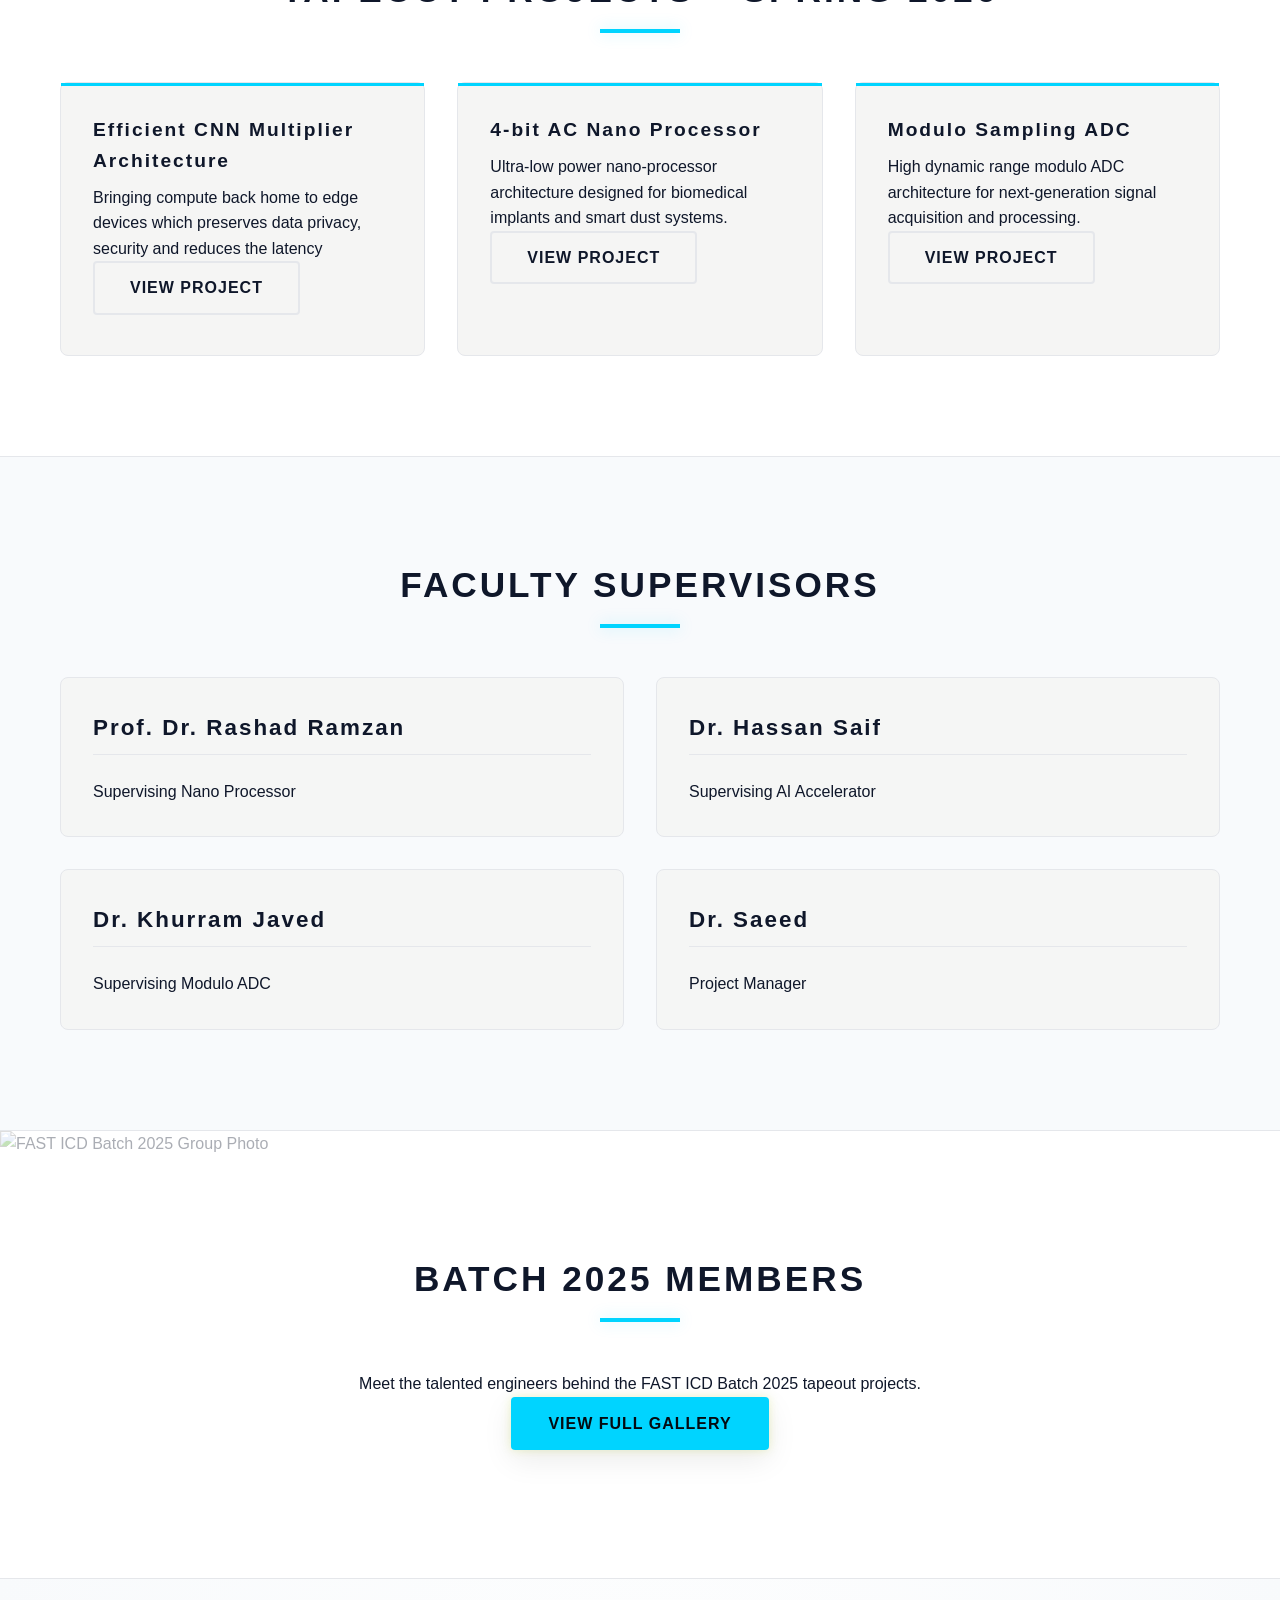
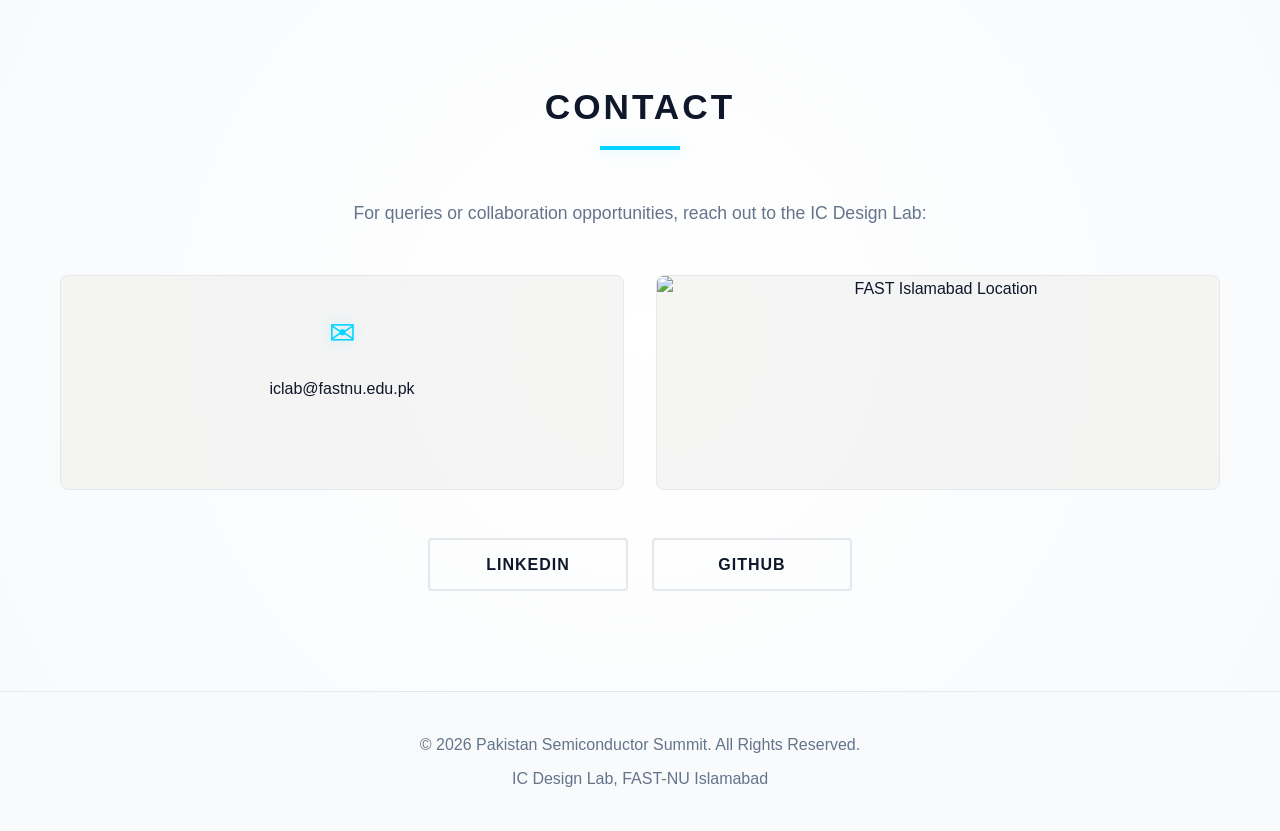
==== commit 212ff7c9: "gallery.html new page and structure changes" ====
--- a/index.html
+++ b/index.html
@@ -1,67 +1,32 @@
 <!doctype html>
 <html lang="en">
-  <head>
-    <meta charset="UTF-8" />
-    <meta name="viewport" content="width=device-width, initial-scale=1.0" />
-    <meta http-equiv="X-UA-Compatible" content="IE=edge" />
-    <title>FAST ICD Batch 2025 | Tapeout Projects Showcase</title>
-    <meta
-      name="description"
-      content="Explore the innovative semiconductor tapeout projects developed by the FAST National University ICD Batch 2025. This showcase highlights cutting-edge digital design, VLSI architectures, AI accelerators, nano-processors, and hardware systems designed by the next generation of engineers."
-    />
-    <meta
-      name="keywords"
-      content="FAST University, ICD, Tapeout, VLSI, Semiconductor, Digital Design, Chip Design, FAST Batch 2025, Hardware Projects, Pakistan Semiconductor"
-    />
-    <meta name="author" content="FAST ICD Batch 2025" />
-    <meta
-      property="og:title"
-      content="FAST ICD Batch 2025 | Tapeout Projects"
-    />
-    <meta
-      property="og:description"
-      content="Discover the semiconductor and digital design tapeout projects created by FAST ICD Batch 2025 students. Featuring innovative architectures, AI accelerators, and modern VLSI designs."
-    />
-    <meta property="og:type" content="website" />
-    <meta property="og:url" content="https://fast-icd-b25.github.io/" />
-    <meta
-      property="og:image"
-      content="https://fast-icd-b25.github.io/assets/images/Website-Screenshot.png"
-    />
-    <meta name="twitter:card" content="summary_large_image" />
-    <meta
-      name="twitter:title"
-      content="FAST ICD Batch 2025 | Tapeout Projects"
-    />
-    <meta
-      name="twitter:description"
-      content="Showcasing innovative semiconductor tapeout projects by FAST ICD Batch 2025 — featuring AI hardware, nano-processors, and advanced digital design architectures."
-    />
-    <meta
-      name="twitter:image"
-      content="https://fast-icd-b25.github.io/assets/images/Website-Screenshot.png"
-    />
-    <link rel="canonical" href="https://fast-icd-b25.github.io/" />
-    <link
-      rel="icon"
-      type="image/png"
-      sizes="32x32"
-      href="assets/images/Icon.png"
-    />
-    <link
-      rel="icon"
-      type="image/png"
-      sizes="16x16"
-      href="assets/images/Icon.png"
-    />
-    <link
-      rel="apple-touch-icon"
-      sizes="180x180"
-      href="assets/images/Icon.png"
-    />
-    <meta name="theme-color" content="#0f172a" />
-    <link rel="stylesheet" href="assets/css/styles.css" />
-  </head>
+<head>
+  <meta charset="UTF-8" />
+  <meta name="viewport" content="width=device-width, initial-scale=1.0" />
+  <meta http-equiv="X-UA-Compatible" content="IE=edge" />
+  <title>FAST ICD Batch 2025 | Tapeout Projects Showcase</title>
+  <meta name="description" content="Explore the innovative semiconductor tapeout projects developed by the FAST National University ICD Batch 2025. This showcase highlights cutting-edge digital design, VLSI architectures, AI accelerators, nano-processors, and hardware systems designed by the next generation of engineers." />
+  <meta name="keywords" content="FAST University, ICD, Tapeout, VLSI, Semiconductor, Digital Design, Chip Design, FAST Batch 2025, Hardware Projects, Pakistan Semiconductor" />
+  <meta name="author" content="FAST ICD Batch 2025" />
+
+  <meta property="og:title" content="FAST ICD Batch 2025 | Tapeout Projects" />
+  <meta property="og:description" content="Discover the semiconductor and digital design tapeout projects created by FAST ICD Batch 2025 students. Featuring innovative architectures, AI accelerators, and modern VLSI designs." />
+  <meta property="og:type" content="website" />
+  <meta property="og:url" content="https://ficdb25.github.io/" />
+  <meta property="og:image" content="https://ficdb25.github.io/assets/images/Website-Screenshot.png" />
+
+  <meta name="twitter:card" content="summary_large_image" />
+  <meta name="twitter:title" content="FAST ICD Batch 2025 | Tapeout Projects" />
+  <meta name="twitter:description" content="Showcasing innovative semiconductor tapeout projects by FAST ICD Batch 2025 — featuring AI hardware, nano-processors, and advanced digital design architectures." />
+  <meta name="twitter:image" content="https://ficdb25.github.io/assets/images/Website-Screenshot.png" />
+  
+  <link rel="canonical" href="https://ficdb25.github.io/" />
+  <link rel="icon" type="image/png" sizes="32x32" href="assets/images/Icon.png" />
+  <link rel="icon" type="image/png" sizes="16x16" href="assets/images/Icon.png" />
+  <link rel="apple-touch-icon" sizes="180x180" href="assets/images/Icon.png" />
+  <meta name="theme-color" content="#0f172a" />
+  <link rel="stylesheet" href="src/css/styles.css" />
+</head>
 
   <body>
     <!-- Navbar -->
@@ -69,119 +34,35 @@
       <div class="container nav-container">
         <div class="logo">
           <a href="./index.html"></a>
-          <img
-            src="assets/images/footer-right.png"
-            alt="Summit Logo"
-            class="logo-2d"
-          />
+          <img src="assets/images/footer-right.png" alt="Summit Logo" class="logo-2d"/>
         </div>
         <ul class="nav-links">
           <li><a href="#home" class="nav-link">Home</a></li>
-          <li><a href="#about" class="nav-link">Summit</a></li>
+          <li><a href="#about" class="nav-link">About</a></li>
           <li><a href="#projects" class="nav-link">Tapeout Projects</a></li>
           <li><a href="#faculty" class="nav-link">Faculty</a></li>
           <li><a href="#contact" class="nav-link">Contact</a></li>
         </ul>
         <div class="theme-toggle" id="themeToggle">
           <!-- Sun -->
-          <svg
-            class="sun-icon"
-            viewBox="0 0 24 24"
-            xmlns="http://www.w3.org/2000/svg"
-          >
-            <circle cx="12" cy="12" r="5" fill="currentColor" />
-            <line
-              x1="12"
-              y1="1"
-              x2="12"
-              y2="3"
-              stroke="currentColor"
-              stroke-width="2"
-              stroke-linecap="round"
-            />
-            <line
-              x1="12"
-              y1="21"
-              x2="12"
-              y2="23"
-              stroke="currentColor"
-              stroke-width="2"
-              stroke-linecap="round"
-            />
-            <line
-              x1="4.22"
-              y1="4.22"
-              x2="5.64"
-              y2="5.64"
-              stroke="currentColor"
-              stroke-width="2"
-              stroke-linecap="round"
-            />
-            <line
-              x1="18.36"
-              y1="18.36"
-              x2="19.78"
-              y2="19.78"
-              stroke="currentColor"
-              stroke-width="2"
-              stroke-linecap="round"
-            />
-            <line
-              x1="1"
-              y1="12"
-              x2="3"
-              y2="12"
-              stroke="currentColor"
-              stroke-width="2"
-              stroke-linecap="round"
-            />
-            <line
-              x1="21"
-              y1="12"
-              x2="23"
-              y2="12"
-              stroke="currentColor"
-              stroke-width="2"
-              stroke-linecap="round"
-            />
-            <line
-              x1="4.22"
-              y1="19.78"
-              x2="5.64"
-              y2="18.36"
-              stroke="currentColor"
-              stroke-width="2"
-              stroke-linecap="round"
-            />
-            <line
-              x1="18.36"
-              y1="5.64"
-              x2="19.78"
-              y2="4.22"
-              stroke="currentColor"
-              stroke-width="2"
-              stroke-linecap="round"
-            />
+          <svg class="sun-icon" viewBox="0 0 24 24" xmlns="http://www.w3.org/2000/svg">
+            <circle cx="12" cy="12" r="5" fill="currentColor"/>
+            <line x1="12" y1="1" x2="12" y2="3" stroke="currentColor" stroke-width="2" stroke-linecap="round"/>
+            <line x1="12" y1="21" x2="12" y2="23" stroke="currentColor" stroke-width="2" stroke-linecap="round"/>
+            <line x1="4.22" y1="4.22" x2="5.64" y2="5.64" stroke="currentColor" stroke-width="2" stroke-linecap="round"/>
+            <line x1="18.36" y1="18.36" x2="19.78" y2="19.78" stroke="currentColor" stroke-width="2" stroke-linecap="round"/>
+            <line x1="1" y1="12" x2="3" y2="12" stroke="currentColor" stroke-width="2" stroke-linecap="round"/>
+            <line x1="21" y1="12" x2="23" y2="12" stroke="currentColor" stroke-width="2" stroke-linecap="round"/>
+            <line x1="4.22" y1="19.78" x2="5.64" y2="18.36" stroke="currentColor" stroke-width="2" stroke-linecap="round"/>
+            <line x1="18.36" y1="5.64" x2="19.78" y2="4.22" stroke="currentColor" stroke-width="2" stroke-linecap="round"/>
           </svg>
-
           <!-- Moon -->
-          <svg
-            class="moon-icon"
-            viewBox="0 0 24 24"
-            xmlns="http://www.w3.org/2000/svg"
-          >
-            <path
-              d="M21 12.79A9 9 0 1 1 11.21 3 7 7 0 0 0 21 12.79z"
-              fill="currentColor"
-              stroke="currentColor"
-              stroke-width="1"
-            />
+          <svg class="moon-icon" viewBox="0 0 24 24" xmlns="http://www.w3.org/2000/svg">
+            <path d="M21 12.79A9 9 0 1 1 11.21 3 7 7 0 0 0 21 12.79z" fill="currentColor" stroke="currentColor" stroke-width="1"/>
           </svg>
         </div>
         <div class="hamburger">
-          <span></span>
-          <span></span>
-          <span></span>
+          <span></span><span></span><span></span>
         </div>
       </div>
     </nav>
@@ -231,28 +112,6 @@
       </div>
     </section>
 
-    <!-- Faculty Section -->
-    <section id="faculty" class="skills">
-      <div class="container">
-        <h2 class="section-title">Faculty Supervisors</h2>
-        <div class="skills-grid">
-          <div class="skill-category interactive-card">
-            <h3>Prof. Dr. Rashad Ramzan</h3>
-            <p>Supervising Nano Processor</p>
-          </div>
-
-          <div class="skill-category interactive-card">
-            <h3>Dr. Hassan Saif</h3>
-            <p>Supervising AI Accelerator</p>
-          </div>
-
-          <div class="skill-category interactive-card">
-            <h3>Dr. Khurram Javed</h3>
-            <p>Supervising Modulo ADC</p>
-          </div>
-        </div>
-      </div>
-    </section>
 
     <!-- Projects Section -->
     <section id="projects" class="projects">
@@ -261,58 +120,64 @@
         <div class="projects-grid">
           <div class="project-card interactive-card">
             <h3>Efficient CNN Multiplier Architecture</h3>
-            <p>
-              Bringing compute back home to edge devices which preserves data
-              privacy, security and reduces the latency
-            </p>
-            <a href="projects/cnn-multiplier.html" class="btn btn-secondary"
-              >View Project</a
-            >
-          </div>
-
+            <p>Bringing compute back home to edge devices which preserves data privacy, security and reduces the latency</p>
+            <a href="./src/pages/projects/cnn-multiplier.html" class="btn btn-secondary">View Project</a>
+          </div>
           <div class="project-card interactive-card">
             <h3>4-bit AC Nano Processor</h3>
-            <p>
-              Ultra-low power nano-processor architecture designed for
-              biomedical implants and smart dust systems.
-            </p>
-            <a href="projects/nano-processor.html" class="btn btn-secondary"
-              >View Project</a
-            >
-          </div>
-
+            <p>Ultra-low power nano-processor architecture designed for biomedical implants and smart dust systems.</p>
+            <a href="./src/pages/projects/nano-processor.html" class="btn btn-secondary">View Project</a>
+          </div>
           <div class="project-card interactive-card">
             <h3>Modulo Sampling ADC</h3>
-            <p>
-              High dynamic range modulo ADC architecture for next-generation
-              signal acquisition and processing.
-            </p>
-            <a href="projects/modulo-adc.html" class="btn btn-secondary"
-              >View Project</a
-            >
-          </div>
-        </div>
-      </div>
-    </section>
+            <p>High dynamic range modulo ADC architecture for next-generation signal acquisition and processing.</p>
+            <a href="./src/pages/projects/modulo-adc.html" class="btn btn-secondary">View Project</a>
+          </div>
+        </div>
+      </div>
+    </section>
+
+
+    <!-- Faculty Section -->
+    <section id="faculty" class="skills">
+      <div class="container">
+        <h2 class="section-title">Faculty Supervisors</h2>
+        <div class="skills-grid">
+          <div class="skill-category interactive-card">
+            <h3>Prof. Dr. Rashad Ramzan</h3>
+            <p>Supervising Nano Processor</p>
+          </div>
+
+          <div class="skill-category interactive-card">
+            <h3>Dr. Hassan Saif</h3>
+            <p>Supervising AI Accelerator</p>
+          </div>
+
+          <div class="skill-category interactive-card">
+            <h3>Dr. Khurram Javed</h3>
+            <p>Supervising Modulo ADC</p>
+          </div>
+
+          <div class="skill-category interactive-card">
+            <h3>Dr. Saeed</h3>
+            <p>Project Manager</p>
+          </div>
+        </div>
+      </div>
+    </section>
+
 
     <!-- Batch 2025 Section -->
     <section id="batch" class="batch">
-      <div class="container">
+      <div class="group-photo-container">
+        <img src="assets/images/batch-group-photo.jpeg" alt="FAST ICD Batch 2025 Group Photo" 
+        class="group-photo-image"/>
+      </div>
+      <div class="container batch-content">
         <h2 class="section-title">Batch 2025 Members</h2>
-        <div class="batch-grid" id="batchGrid"></div>
-      </div>
-    </section>
-
-    <!-- Group Photo Section -->
-    <section id="group-photo" class="group-photo">
-      <div class="container">
-        <h2 class="section-title">Batch 2025 Group Photo</h2>
-        <div class="group-photo-container">
-          <img
-            src="assets/images/batch-group-photo.jpeg"
-            alt="FAST ICD Batch 2025 Group Photo"
-            class="group-photo-image"
-          />
+        <p class="batch-text">Meet the talented engineers behind the FAST ICD Batch 2025 tapeout projects.</p>
+        <div class="batch-button">
+          <a href="./src/pages/gallery.html" class="btn btn-primary">View Full Gallery</a>
         </div>
       </div>
     </section>
@@ -322,49 +187,35 @@
       <div class="container">
         <h2 class="section-title">Contact</h2>
         <div class="contact-content">
-          <p>
-            For queries or collaboration opportunities, reach out to the IC
-            Design Lab:
-          </p>
+          <p>For queries or collaboration opportunities, reach out to the IC Design Lab:</p>
           <div class="contact-info">
-            <a
-              href="mailto:iclab@fastnu.edu.pk"
-              class="contact-item interactive-card"
-            >
+            <a href="mailto:iclab@fastnu.edu.pk" class="contact-item interactive-card">
               <span class="icon">✉</span> iclab@fastnu.edu.pk
             </a>
-            <div>
-              <a
-                href="https://www.google.com/maps?q=FAST+NUCES+Islamabad"
-                target="_blank"
-                class="contact-item interactive-card map-card"
-              >
-                <img
-                  src="assets/images/fast-map.png"
-                  alt="FAST Islamabad Location"
-                  class="map-preview"
-                />
-              </a>
-            </div>
+            <a href="https://www.google.com/maps?q=FAST+NUCES+Islamabad" target="_blank" class="contact-item interactive-card map-card">
+              <img src="assets/images/fast-map.png" alt="FAST Islamabad Location" class="map-preview"/>
+            </a>
           </div>
           <div class="social-links">
-            <a
-              href="https://linkedin.com"
-              class="btn btn-secondary"
-              target="_blank"
-              >LinkedIn</a
-            >
-            <a
-              href="https://github.com/fast-icd-b25"
-              class="btn btn-secondary"
-              target="_blank"
-              >GitHub</a
-            >
-          </div>
-        </div>
-      </div>
-    </section>
-
+            <a href="https://linkedin.com" class="btn btn-secondary" target="_blank">LinkedIn</a>
+            <a href="https://github.com/ficdb25" class="btn btn-secondary" target="_blank">GitHub</a>
+          </div>
+        </div>
+      </div>
+    </section>
+    <!-- Group Photo Section -->
+    <!-- <section id="group-photo" class="group-photo">
+      <div class="container">
+        <h2 class="section-title">Batch 2025 Group Photo</h2>
+      </div>
+      <div class="wide-photo-container">
+        <img
+          src="assets/images/batch-group-photo.jpeg"
+          alt="FAST ICD Batch 2025 Group Photo"
+          class="wide-photo-image"
+        />
+      </div>
+    </section> -->
     <!-- Footer -->
     <footer class="footer">
       <div class="container">
@@ -373,6 +224,6 @@
       </div>
     </footer>
 
-    <script src="assets/js/script.js"></script>
+    <script src="src/js/script.js"></script>
   </body>
-</html>
+</html>
--- a/src/css/styles.css
+++ b/src/css/styles.css
@@ -0,0 +1,1206 @@
+/* ==================== CSS VARIABLES (NEW THEME PALETTE) ==================== */
+:root {
+  --bg-main: #050a14;
+  --bg-surface: #0f172a;
+
+  --accent-primary: #00d4ff;
+  --accent-secondary: #6366f1;
+
+  --border-main: #1e293b;
+
+  --text-main: #f1f5f9;
+  --text-muted: #94a3b8;
+
+  --shadow: 0 10px 30px rgba(0, 0, 0, 0.9);
+  --glow: 0 0 20px rgba(0, 212, 255, 0.4);
+  --glow-strong: 0 0 35px rgba(0, 212, 255, 0.8);
+}
+/* ==================== LIGHT MODE - SILICON VALLEY ==================== */
+:root.light-mode {
+  --bg-main: #f8fafc;
+  --bg-surface: #ffffff;
+
+  --accent-primary: #00d4ff;
+  --accent-secondary: #6366f1;
+
+  --border-main: #e5e7eb;
+
+  --text-main: #0f172a;
+  --text-muted: #64748b;
+
+  --shadow: 0 10px 30px rgba(0, 0, 0, 0.08);
+  --glow: 0 0 15px rgba(0, 212, 255, 0.25);
+  --glow-strong: 0 0 25px rgba(0, 212, 255, 0.4);
+}
+
+/* ==================== GLOBAL STYLES ==================== */
+* {
+  margin: 0;
+  padding: 0;
+  box-sizing: border-box;
+}
+
+html {
+  scroll-behavior: smooth;
+  background-color: var(--bg-main);
+}
+
+body {
+  font-family:
+    intel-one-display,
+    -apple-system,
+    BlinkMacSystemFont,
+    "Segoe UI",
+    Roboto,
+    Helvetica,
+    Arial,
+    sans-serif;
+  color: var(--text-main);
+  line-height: 1.6;
+  background-color: var(--bg-main);
+  overflow-x: hidden;
+}
+
+.container {
+  max-width: 1200px;
+  margin: 0 auto;
+  padding: 0 20px;
+}
+
+/* ==================== NAVIGATION ==================== */
+.navbar {
+  background-color: rgba(4, 11, 17, 0.95);
+  backdrop-filter: blur(10px);
+  border-bottom: 1px solid var(--border-main);
+  position: sticky;
+  top: 0;
+  z-index: 100;
+  display: flex; /* make navbar items align easily */
+  align-items: center; /* vertically centers logo + links */
+  padding: 0 20px; /* horizontal padding */
+  height: 80px; /* optional fixed navbar height */
+  transition: all 0.3s ease;
+}
+
+:root.light-mode .navbar {
+  background-color: rgba(243, 243, 242, 0.95);
+}
+
+.nav-container {
+  display: flex;
+  justify-content: space-between;
+  align-items: center;
+  padding: 1rem 0;
+  width: 100%;
+}
+
+.logo {
+  font-size: 2rem;
+  font-weight: 900;
+  color: var(--accent-primary);
+  letter-spacing: 2px;
+  text-shadow: var(--glow);
+  cursor: pointer;
+}
+
+.logo-3d {
+  width: 50px;
+  height: auto; /* prevents vertical stretching */
+  aspect-ratio: 1 / 1; /* keeps it square */
+  display: block;
+  object-fit: contain;
+
+  animation: rotateLogo 6s infinite linear;
+  filter: drop-shadow(0 0 8px rgba(206, 224, 86, 0.6));
+  transition: filter 0.3s ease;
+  flex-shrink: 0;
+}
+
+.logo:hover .logo-3d {
+  filter: drop-shadow(0 0 16px rgba(206, 224, 86, 1))
+    drop-shadow(0 0 8px rgba(235, 198, 29, 0.8));
+  animation-duration: 3s;
+}
+
+.logo-2d {
+  width: 130px;
+  height: auto; /* prevents vertical stretching */
+  aspect-ratio: 1 / 1; /* keeps it square */
+  display: block;
+  object-fit: contain;
+  transition: filter 0.3s ease;
+  flex-shrink: 0;
+}
+
+.cube-group {
+  animation: floatCube 3s ease-in-out infinite;
+}
+
+.cube-2 {
+  animation: floatCube 3.5s ease-in-out infinite;
+}
+
+.cube-3 {
+  animation: floatCube 4s ease-in-out infinite;
+}
+
+.accent-line {
+  animation: shimmer 2s ease-in-out infinite;
+}
+
+@keyframes rotateLogo {
+  0% {
+    transform: rotateX(0deg) rotateY(0deg) rotateZ(0deg);
+  }
+  25% {
+    transform: rotateX(10deg) rotateY(90deg) rotateZ(5deg);
+  }
+  50% {
+    transform: rotateX(20deg) rotateY(180deg) rotateZ(10deg);
+  }
+  75% {
+    transform: rotateX(10deg) rotateY(270deg) rotateZ(5deg);
+  }
+  100% {
+    transform: rotateX(0deg) rotateY(360deg) rotateZ(0deg);
+  }
+}
+
+@keyframes floatCube {
+  0%,
+  100% {
+    transform: translateY(0px);
+    opacity: 0.8;
+  }
+  50% {
+    transform: translateY(-8px);
+    opacity: 1;
+  }
+}
+
+@keyframes shimmer {
+  0%,
+  100% {
+    opacity: 0.3;
+    stroke-width: 0.5;
+  }
+  50% {
+    opacity: 0.8;
+    stroke-width: 1;
+  }
+}
+
+@keyframes pixelFlicker {
+  0%,
+  100% {
+    text-shadow:
+      4px 4px 0px var(--accent-secondary),
+      8px 8px 0px rgba(206, 224, 86, 0.5);
+  }
+  50% {
+    text-shadow:
+      4px 4px 0px var(--accent-secondary),
+      8px 8px 0px rgba(206, 224, 86, 0.3);
+  }
+}
+
+@keyframes pixelPulse {
+  0%,
+  100% {
+    transform: scale(1);
+    text-shadow:
+      3px 3px 0px var(--accent-secondary),
+      6px 6px 0px rgba(206, 224, 86, 0.4);
+  }
+  50% {
+    transform: scale(1.02);
+    text-shadow:
+      3px 3px 0px var(--accent-secondary),
+      6px 6px 0px rgba(206, 224, 86, 0.6);
+  }
+}
+
+.nav-links {
+  display: flex;
+  list-style: none;
+  gap: 2rem;
+}
+
+.nav-link {
+  text-decoration: none;
+  color: var(--text-main);
+  font-weight: 500;
+  text-transform: uppercase;
+  font-size: 0.85rem;
+  letter-spacing: 1px;
+  transition:
+    color 0.3s ease,
+    text-shadow 0.3s ease;
+  position: relative;
+}
+
+.nav-link::after {
+  content: "";
+  position: absolute;
+  bottom: -5px;
+  left: 0;
+  width: 0;
+  height: 2px;
+  background-color: var(--accent-primary);
+  transition: width 0.3s ease;
+  box-shadow: var(--glow);
+}
+
+.nav-link:hover {
+  color: var(--accent-primary);
+  text-shadow: var(--glow);
+}
+
+.nav-link:hover::after {
+  width: 100%;
+}
+
+.hamburger {
+  display: none;
+  flex-direction: column;
+  cursor: pointer;
+  gap: 5px;
+}
+
+.hamburger span {
+  width: 25px;
+  height: 3px;
+  background-color: var(--accent-primary);
+  border-radius: 2px;
+}
+
+/* ==================== THEME TOGGLE ==================== */
+html,
+body,
+.navbar,
+.hero,
+.about,
+.education,
+.experience,
+.projects,
+.skills,
+.contact {
+  transition:
+    background-color 0.4s ease,
+    color 0.4s ease;
+}
+
+.btn,
+.card,
+.nav-link,
+.section-title,
+.hero-title,
+.hero-subtitle,
+h1,
+h2,
+h3,
+p {
+  transition:
+    color 0.4s ease,
+    border-color 0.4s ease,
+    text-shadow 0.4s ease;
+}
+
+.theme-toggle {
+  display: flex;
+  align-items: center;
+  justify-content: center;
+  width: 50px;
+  height: 50px;
+  cursor: pointer;
+  position: relative;
+  background: none;
+  border: none;
+}
+
+.sun-icon,
+.moon-icon {
+  width: 28px;
+  height: 28px;
+  color: var(--accent-primary);
+  position: absolute;
+  transition:
+    transform 0.5s cubic-bezier(0.68, -0.55, 0.265, 1.55),
+    opacity 0.5s ease;
+}
+
+.sun-icon {
+  opacity: 1;
+  transform: rotate(0deg) scale(1);
+}
+.moon-icon {
+  opacity: 0;
+  transform: rotate(-180deg) scale(0);
+}
+:root.light-mode .sun-icon {
+  opacity: 0;
+  transform: rotate(180deg) scale(0);
+}
+:root.light-mode .moon-icon {
+  opacity: 1;
+  transform: rotate(0deg) scale(1);
+}
+
+.theme-toggle:hover .sun-icon {
+  filter: drop-shadow(0 0 8px var(--glow));
+  transform: rotate(20deg) scale(1.1);
+}
+
+.theme-toggle:hover .moon-icon {
+  filter: drop-shadow(0 0 8px var(--glow));
+  transform: rotate(-160deg) scale(1.1);
+}
+
+/* ==================== HERO SECTION ==================== */
+.hero {
+  position: relative;
+  min-height: 100vh;
+  display: flex;
+  align-items: center;
+  justify-content: center;
+  background: radial-gradient(
+    circle at center,
+    var(--bg-surface) 0%,
+    var(--bg-main) 100%
+  );
+  overflow: hidden;
+}
+
+#hero-canvas {
+  position: absolute;
+  top: 0;
+  left: 0;
+  width: 100%;
+  height: 100%;
+  z-index: 0;
+  opacity: 0.4;
+}
+
+.hero-container {
+  position: relative;
+  z-index: 1;
+}
+
+.hero-content {
+  text-align: center;
+}
+
+.hero-title {
+  font-family: intel-one-display-large, Helvetica, Arial, sans-serif;
+  font-size: 3.5rem;
+  font-weight: 700;
+  margin-bottom: 0.5rem;
+  color: var(--text-main);
+  letter-spacing: 0.5px;
+  line-height: 1.2;
+  text-shadow: none;
+}
+
+.hero-subtitle {
+  font-size: 1.8rem;
+  font-weight: 400;
+  color: var(--accent-primary);
+  margin-bottom: 1.5rem;
+  height: 2.5rem;
+  text-shadow: var(--glow);
+}
+
+.cursor {
+  animation: blink 1s infinite;
+  color: var(--accent-primary);
+}
+@keyframes blink {
+  0%,
+  100% {
+    opacity: 1;
+  }
+  50% {
+    opacity: 0;
+  }
+}
+
+.hero-description {
+  font-size: 1.1rem;
+  margin-bottom: 2.5rem;
+  color: var(--text-muted);
+  max-width: 700px;
+  margin-left: auto;
+  margin-right: auto;
+}
+
+.hero-buttons {
+  display: flex;
+  gap: 1.5rem;
+  justify-content: center;
+  flex-wrap: wrap;
+}
+
+/* ==================== BUTTONS ==================== */
+.btn {
+  padding: 12px 35px;
+  border-radius: 4px;
+  text-decoration: none;
+  font-weight: 600;
+  text-transform: uppercase;
+  letter-spacing: 1px;
+  transition: all 0.3s ease;
+  cursor: pointer;
+  border: 2px solid transparent;
+  display: inline-block;
+  position: relative;
+  overflow: hidden;
+}
+
+.btn-primary {
+  background-color: var(--accent-primary);
+  color: #040b11; /* Always dark text on light accent */
+  box-shadow:
+    var(--shadow),
+    0 0 10px rgba(206, 224, 86, 0.3);
+}
+
+.btn-primary:hover {
+  background-color: transparent;
+  border-color: var(--accent-primary);
+  color: var(--accent-primary);
+  box-shadow: var(--glow-strong);
+  transform: translateY(-3px);
+}
+
+.btn-secondary {
+  background-color: transparent;
+  border-color: var(--border-main);
+  color: var(--text-main);
+}
+
+.btn-secondary:hover {
+  border-color: var(--accent-primary);
+  background-color: rgba(206, 224, 86, 0.1);
+  color: var(--accent-primary);
+  box-shadow: var(--glow);
+  transform: translateY(-3px);
+}
+
+/* ==================== SECTIONS & CARDS ==================== */
+section {
+  padding: 100px 0;
+  position: relative;
+}
+
+section:nth-child(even) {
+  background-color: var(--bg-surface);
+  border-top: 1px solid var(--border-main);
+  border-bottom: 1px solid var(--border-main);
+}
+
+.section-title {
+  font-family:
+    intel-one-display,
+    -apple-system,
+    BlinkMacSystemFont,
+    "Segoe UI",
+    Roboto,
+    sans-serif;
+  font-size: 2.2rem;
+  font-weight: 700;
+  text-align: center;
+  margin-bottom: 4rem;
+  color: var(--text-main);
+  text-transform: uppercase;
+  letter-spacing: 3px;
+  position: relative;
+}
+
+.section-title::after {
+  content: "";
+  position: absolute;
+  bottom: -15px;
+  left: 50%;
+  transform: translateX(-50%);
+  width: 80px;
+  height: 4px;
+  background-color: var(--accent-primary);
+  box-shadow: var(--glow);
+}
+
+/* INTERACTIVE CARD EFFECT */
+.interactive-card {
+  transform-style: preserve-3d;
+  transition:
+    transform 0.1s ease,
+    box-shadow 0.3s ease,
+    border-color 0.3s ease;
+}
+
+.interactive-card:hover {
+  box-shadow: var(--glow);
+  border-color: var(--accent-primary) !important;
+}
+
+/* ==================== MAP CARD STYLE ==================== */
+.map-card {
+  position: relative; /* establishes positioning context */
+  display: block;
+  overflow: hidden;
+  border-radius: auto;
+  height: 23.8vh; /* keep container size fixed */
+  text-decoration: none;
+}
+
+.map-preview {
+  position: absolute; /* removes it from flex/normal flow */
+  inset: 0; /* shorthand for top:0 right:0 bottom:0 left:0 */
+  width: 100%;
+  height: 100%;
+  object-fit: cover;
+}
+
+/* ==================== ABOUT SECTION ==================== */
+.about-text p {
+  font-size: 1.1rem;
+  color: var(--text-muted);
+  margin-bottom: 1.5rem;
+}
+
+.about-info {
+  background: rgba(45, 50, 44, 0.4); /* Based on bg-surface */
+  padding: 2rem;
+  border: 1px solid var(--border-main);
+  border-radius: 8px;
+  display: flex;
+  gap: 3rem;
+  flex-wrap: wrap;
+  margin-top: 2rem;
+}
+
+:root.light-mode .about-info {
+  background: rgba(243, 243, 242, 0.6);
+}
+
+.info-item .label {
+  color: var(--accent-primary);
+  margin-right: 10px;
+  font-weight: 700;
+}
+
+.info-item a {
+  color: var(--text-main);
+  text-decoration: none;
+  transition: color 0.3s ease;
+}
+.info-item a:hover {
+  color: var(--accent-primary);
+  text-shadow: var(--glow);
+}
+
+/* ==================== EDUCATION SECTION ==================== */
+.education-timeline {
+  position: relative;
+  padding: 2rem 0;
+}
+
+.education-timeline::before {
+  content: "";
+  position: absolute;
+  left: 50%;
+  transform: translateX(-50%);
+  width: 2px;
+  height: 100%;
+  background-color: var(--border-main);
+}
+
+.timeline-item {
+  margin-bottom: 4rem;
+  display: flex;
+  justify-content: space-between;
+  align-items: center;
+  gap: 2rem;
+}
+
+.timeline-item:nth-child(even) {
+  flex-direction: row-reverse;
+}
+
+.timeline-marker {
+  width: 20px;
+  height: 20px;
+  background: var(--bg-main);
+  border: 4px solid var(--accent-secondary);
+  border-radius: 50%;
+  z-index: 2;
+  transition: all 0.3s ease;
+}
+
+.timeline-item:hover .timeline-marker {
+  background: var(--accent-primary);
+  border-color: var(--accent-primary);
+  box-shadow: var(--glow-strong);
+}
+
+.timeline-content {
+  width: calc(50% - 2rem);
+  background: rgba(45, 50, 44, 0.4);
+  border: 1px solid var(--border-main);
+  padding: 2rem;
+  border-radius: 8px;
+}
+:root.light-mode .timeline-content {
+  background: rgba(243, 243, 242, 0.6);
+}
+
+h3 {
+  font-family:
+    intel-one-display,
+    -apple-system,
+    BlinkMacSystemFont,
+    "Segoe UI",
+    Roboto,
+    sans-serif;
+  font-size: 1.4rem;
+  letter-spacing: 2px;
+  text-shadow: none;
+}
+
+.timeline-content h3 {
+  color: var(--accent-primary);
+  margin-bottom: 0.5rem;
+  font-size: 1.3rem;
+}
+
+.institution {
+  font-weight: 700;
+  color: var(--text-main);
+}
+
+.duration {
+  color: var(--text-muted);
+  font-size: 0.9rem;
+  margin-bottom: 1rem;
+  font-style: italic;
+}
+
+.timeline-content ul {
+  list-style: none;
+}
+
+.timeline-content li {
+  color: var(--text-muted);
+  margin-bottom: 0.5rem;
+  padding-left: 1.5rem;
+  position: relative;
+}
+
+.timeline-content li::before {
+  content: "▹";
+  position: absolute;
+  left: 0;
+  color: var(--accent-primary);
+  font-weight: bold;
+}
+
+/* ==================== EXPERIENCE SECTION ==================== */
+.experience-list {
+  display: grid;
+  grid-template-columns: 1fr;
+  gap: 2rem;
+}
+
+.experience-card {
+  background: rgba(45, 50, 44, 0.3);
+  border: 1px solid var(--border-main);
+  border-left: 4px solid var(--accent-primary);
+  padding: 2.5rem;
+  border-radius: 4px;
+}
+:root.light-mode .experience-card {
+  background: rgba(243, 243, 242, 0.6);
+}
+
+.experience-header {
+  display: flex;
+  justify-content: space-between;
+  align-items: center;
+  border-bottom: 1px solid var(--border-main);
+  padding-bottom: 1rem;
+  margin-bottom: 1rem;
+}
+
+.experience-card h3 {
+  color: var(--text-main);
+  font-size: 1.4rem;
+}
+
+.experience-date {
+  color: var(--accent-primary);
+  font-weight: 700;
+  text-shadow: 0 0 5px rgba(206, 224, 86, 0.3);
+}
+
+.experience-company {
+  color: var(--text-muted);
+  font-size: 1.1rem;
+  margin-bottom: 1.5rem;
+}
+
+.experience-details {
+  list-style: none;
+}
+
+.experience-details li {
+  color: var(--text-muted);
+  margin-bottom: 0.8rem;
+  padding-left: 1.5rem;
+  position: relative;
+}
+
+.experience-details li::before {
+  content: "■";
+  position: absolute;
+  left: 0;
+  top: 2px;
+  font-size: 0.8rem;
+  color: var(--accent-secondary);
+}
+
+/* ==================== PROJECTS SECTION ==================== */
+.projects-grid {
+  display: grid;
+  grid-template-columns: repeat(auto-fit, minmax(320px, 1fr));
+  gap: 2rem;
+}
+
+.project-card {
+  background: rgba(4, 11, 17, 0.8);
+  border: 1px solid var(--border-main);
+  padding: 2rem;
+  border-radius: 8px;
+  position: relative;
+}
+:root.light-mode .project-card {
+  background: rgba(243, 243, 242, 0.8);
+}
+
+.project-card::before {
+  content: "";
+  position: absolute;
+  top: 0;
+  left: 0;
+  width: 100%;
+  height: 3px;
+  background-color: var(--accent-primary);
+}
+
+.project-card h3 {
+  color: var(--text-main);
+  margin-bottom: 0.5rem;
+  font-size: 1.2rem;
+}
+
+.project-date {
+  color: var(--accent-secondary);
+  font-size: 0.85rem;
+  margin-bottom: 1rem;
+  font-weight: bold;
+}
+
+.project-description {
+  color: var(--text-muted);
+  margin-bottom: 1.5rem;
+}
+
+.project-highlights {
+  list-style: none;
+  margin-bottom: 1.5rem;
+}
+
+.project-highlights li {
+  color: var(--text-muted);
+  font-size: 0.95rem;
+  margin-bottom: 0.5rem;
+  padding-left: 1.2rem;
+  position: relative;
+}
+.project-highlights li::before {
+  content: "›";
+  position: absolute;
+  left: 0;
+  color: var(--accent-primary);
+  font-size: 1.2rem;
+  line-height: 1;
+}
+
+.project-tags {
+  display: flex;
+  gap: 0.5rem;
+  flex-wrap: wrap;
+}
+
+.tag {
+  background: rgba(206, 224, 86, 0.1);
+  color: var(--accent-primary);
+  padding: 0.3rem 0.8rem;
+  border-radius: 2px;
+  font-size: 0.8rem;
+  font-weight: 600;
+  border: 1px solid var(--accent-secondary);
+  text-transform: uppercase;
+  letter-spacing: 0.5px;
+}
+
+/* ==================== SKILLS SECTION ==================== */
+.skills-grid {
+  display: grid;
+  grid-template-columns: repeat(2, 1fr);
+  gap: 2rem;
+}
+
+.skill-category {
+  background: rgba(4, 11, 17, 0.6);
+  border: 1px solid var(--border-main);
+  padding: 2rem;
+  border-radius: 8px;
+}
+:root.light-mode .skill-category {
+  background: rgba(243, 243, 242, 0.6);
+}
+
+.skill-category h3 {
+  color: var(--text-main);
+  margin-bottom: 1.5rem;
+  border-bottom: 1px solid var(--border-main);
+  padding-bottom: 0.5rem;
+}
+
+.skill-items {
+  display: flex;
+  flex-wrap: wrap;
+  gap: 0.8rem;
+}
+
+.skill-item {
+  background: var(--bg-surface);
+  color: var(--text-main);
+  padding: 0.5rem 1rem;
+  border-radius: 4px;
+  font-size: 0.9rem;
+  font-weight: 500;
+  border: 1px solid var(--border-main);
+  transition: all 0.3s ease;
+}
+
+.skill-item:hover {
+  background: var(--accent-primary);
+  border-color: var(--accent-primary);
+  color: #040b11;
+  box-shadow: var(--glow);
+  transform: translateY(-2px);
+}
+
+/* ==================== CONTACT SECTION ==================== */
+.contact {
+  text-align: center;
+  background: radial-gradient(
+    circle at center,
+    var(--bg-surface) 0%,
+    var(--bg-main) 100%
+  );
+}
+
+.contact-content p {
+  color: var(--text-muted);
+  font-size: 1.1rem;
+  max-width: 700px;
+  margin: 0 auto 3rem auto;
+}
+
+.contact-info {
+  display: grid;
+  grid-template-columns: repeat(auto-fit, minmax(250px, 1fr));
+  gap: 2rem;
+  margin-bottom: 3rem;
+}
+
+.contact-item {
+  background: rgba(45, 50, 44, 0.5);
+  border: 1px solid var(--border-main);
+  padding: 2rem;
+  border-radius: 8px;
+  text-decoration: none;
+  color: var(--text-main);
+  transition: all 0.3s ease;
+  display: flex;
+  flex-direction: column;
+  align-items: center;
+  gap: 1rem;
+}
+
+:root.light-mode .contact-item {
+  background: rgba(243, 243, 242, 0.8);
+}
+
+.contact-item:hover {
+  background: rgba(206, 224, 86, 0.1);
+  border-color: var(--accent-primary);
+  transform: translateY(-5px);
+  box-shadow: var(--glow);
+}
+
+.contact-item .icon {
+  font-size: 2rem;
+  color: var(--accent-primary);
+  text-shadow: var(--glow);
+}
+
+.contact-item span:not(.icon) {
+  font-weight: 500;
+  font-size: 1rem;
+}
+
+.social-links {
+  display: flex;
+  gap: 1.5rem;
+  justify-content: center;
+  flex-wrap: wrap;
+  margin-top: 2rem;
+}
+
+.social-links .btn {
+  min-width: 200px;
+}
+
+/* ==================== FOOTER ==================== */
+.footer {
+  background: var(--bg-main);
+  border-top: 1px solid var(--border-main);
+  padding: 2rem 0;
+  text-align: center;
+  color: var(--text-muted);
+}
+
+.footer p {
+  margin: 0.5rem 0;
+}
+
+/* ==================== SCROLL TO TOP ==================== */
+.scroll-to-top {
+  position: fixed;
+  bottom: 30px;
+  right: 30px;
+  width: 50px;
+  height: 50px;
+  background-color: var(--accent-primary);
+  color: #040b11;
+  border: 2px solid var(--accent-secondary);
+  border-radius: 50%;
+  cursor: pointer;
+  font-size: 1.5rem;
+  display: none;
+  justify-content: center;
+  align-items: center;
+  z-index: 99;
+  box-shadow: var(--shadow);
+  transition: all 0.3s ease;
+}
+
+.scroll-to-top:hover {
+  background-color: var(--accent-secondary);
+  box-shadow: var(--glow-strong);
+  transform: translateY(-3px);
+}
+
+/* ==================== BATCH 2025 SECTION ==================== */
+
+.batch {
+  position: relative;
+  padding: 120px 0;
+  overflow: hidden;
+}
+
+/* background image layer */
+.group-photo-container {
+  position: absolute;
+  inset: 0;
+  z-index: 0;
+}
+
+.group-photo-image {
+  width: 100%;
+  height: 100%;
+  object-fit: cover;
+  opacity: 0.35; /* fades image so text is readable */
+}
+
+/* text content layer */
+.batch-content {
+  position: relative;
+  z-index: 2;
+  text-align: center;
+}
+
+
+
+.batch-grid {
+  display: grid;
+  grid-template-columns: repeat(auto-fit, minmax(180px, 1fr));
+  gap: 2rem;
+}
+
+.batch-member {
+  background: rgba(4, 11, 17, 0.6);
+  border: 1px solid var(--border-main);
+  border-radius: 8px;
+  overflow: hidden;
+  text-align: center;
+  transition: all 0.3s ease;
+}
+
+:root.light-mode .batch-member {
+  background: rgba(4, 11, 17, 0.6);
+}
+
+.member-photo {
+  width: 100%;
+  height: 200px;
+  object-fit: cover;
+  display: block;
+}
+
+.batch-member h4 {
+  font-family:
+    intel-one-display,
+    -apple-system,
+    BlinkMacSystemFont,
+    "Segoe UI",
+    Roboto,
+    sans-serif;
+  color: var(--text-main);
+  font-size: 1rem;
+  font-weight: 600;
+  padding: 1rem;
+  margin: 0;
+}
+
+.batch-member:hover {
+  border-color: var(--accent-primary);
+  box-shadow: var(--glow);
+  transform: translateY(-5px);
+}
+
+/* ==================== GROUP PHOTO SECTION ==================== */
+.wide-photo-container {
+  display: flex;
+  justify-content: center;
+  align-items: center;
+  margin-top: 2rem;
+  width: 100vw;
+  position: relative;
+  left: 50%;
+  right: 50%;
+  margin-left: -50vw;
+  margin-right: -50vw;
+}
+
+.wide-photo-image {
+  width: 100%;
+  height: auto;
+  border: 2px solid var(--border-main);
+  border-radius: 8px;
+  box-shadow: var(--glow);
+  transition: all 0.3s ease;
+}
+
+.wide-photo-image:hover {
+  border-color: var(--accent-primary);
+  box-shadow: var(--glow-strong);
+  transform: scale(1.02);
+}
+
+/* ==================== RESPONSIVE DESIGN ==================== */
+@media (max-width: 768px) {
+  .nav-links {
+    display: none;
+    flex-direction: column;
+    position: absolute;
+    top: 100%;
+    left: 0;
+    width: 100%;
+    background: var(--bg-main);
+    border-bottom: 1px solid var(--border-main);
+    padding: 1rem;
+  }
+  .nav-links.active {
+    display: flex;
+  }
+  .hamburger {
+    display: flex;
+  }
+  .theme-toggle {
+    order: -1;
+  }
+
+  .hero-title {
+    font-size: 2.2rem;
+  }
+  .hero-subtitle {
+    font-size: 1.2rem;
+  }
+
+  .section-title {
+    font-size: 1.8rem;
+  }
+
+  .contact-info {
+    grid-template-columns: 1fr;
+  }
+
+  .social-links {
+    flex-direction: column;
+    gap: 1rem;
+  }
+
+  .social-links .btn {
+    width: 100%;
+  }
+
+  .timeline-item {
+    flex-direction: column !important;
+  }
+  .timeline-item:nth-child(even) {
+    flex-direction: column !important;
+  }
+  .timeline-content {
+    width: 100%;
+    margin-left: 0;
+  }
+  .timeline-marker {
+    position: absolute;
+    left: 0;
+    transform: translateX(-50%);
+  }
+
+  .education-timeline::before {
+    left: 0;
+  }
+
+  .projects-grid {
+    grid-template-columns: 1fr;
+  }
+
+  .skills-grid {
+    grid-template-columns: 1fr;
+  }
+
+  .batch-grid {
+    grid-template-columns: repeat(auto-fit, minmax(150px, 1fr));
+    gap: 1.5rem;
+  }
+
+  section {
+    padding: 60px 0;
+  }
+}
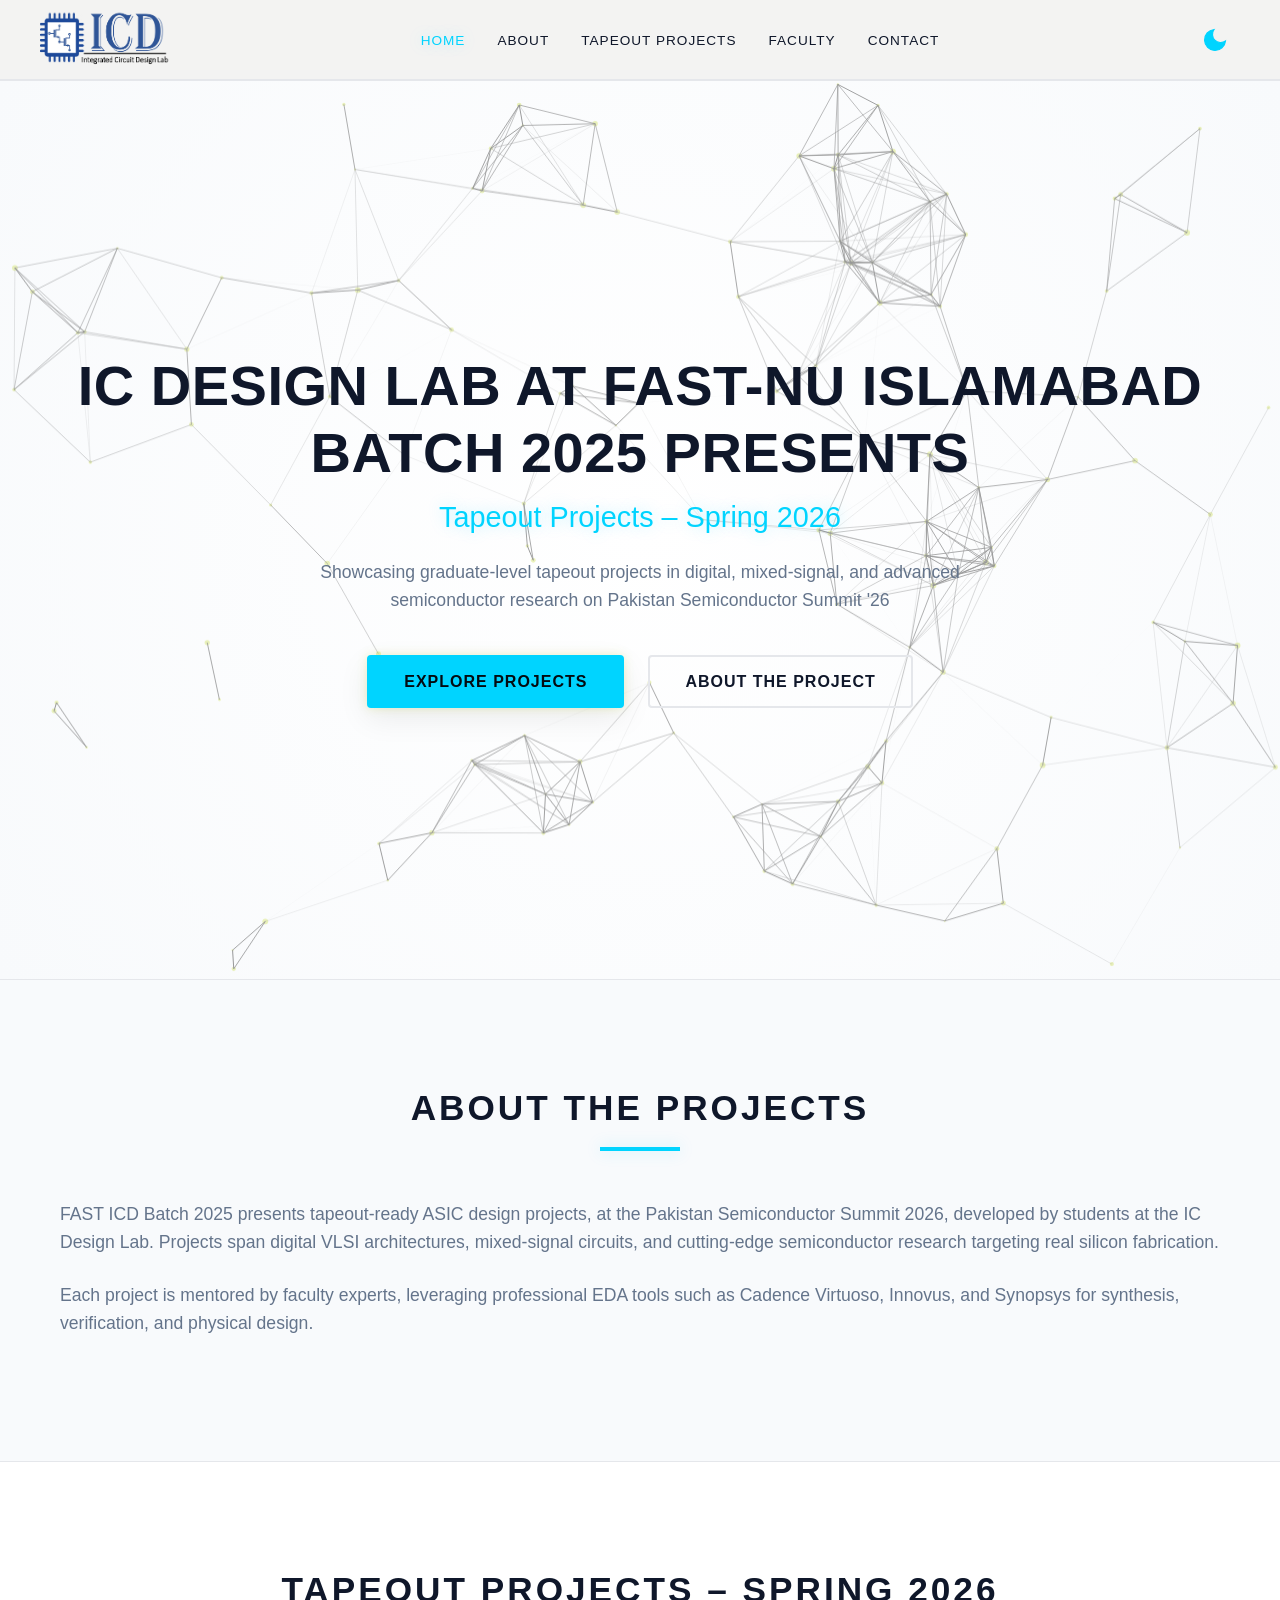
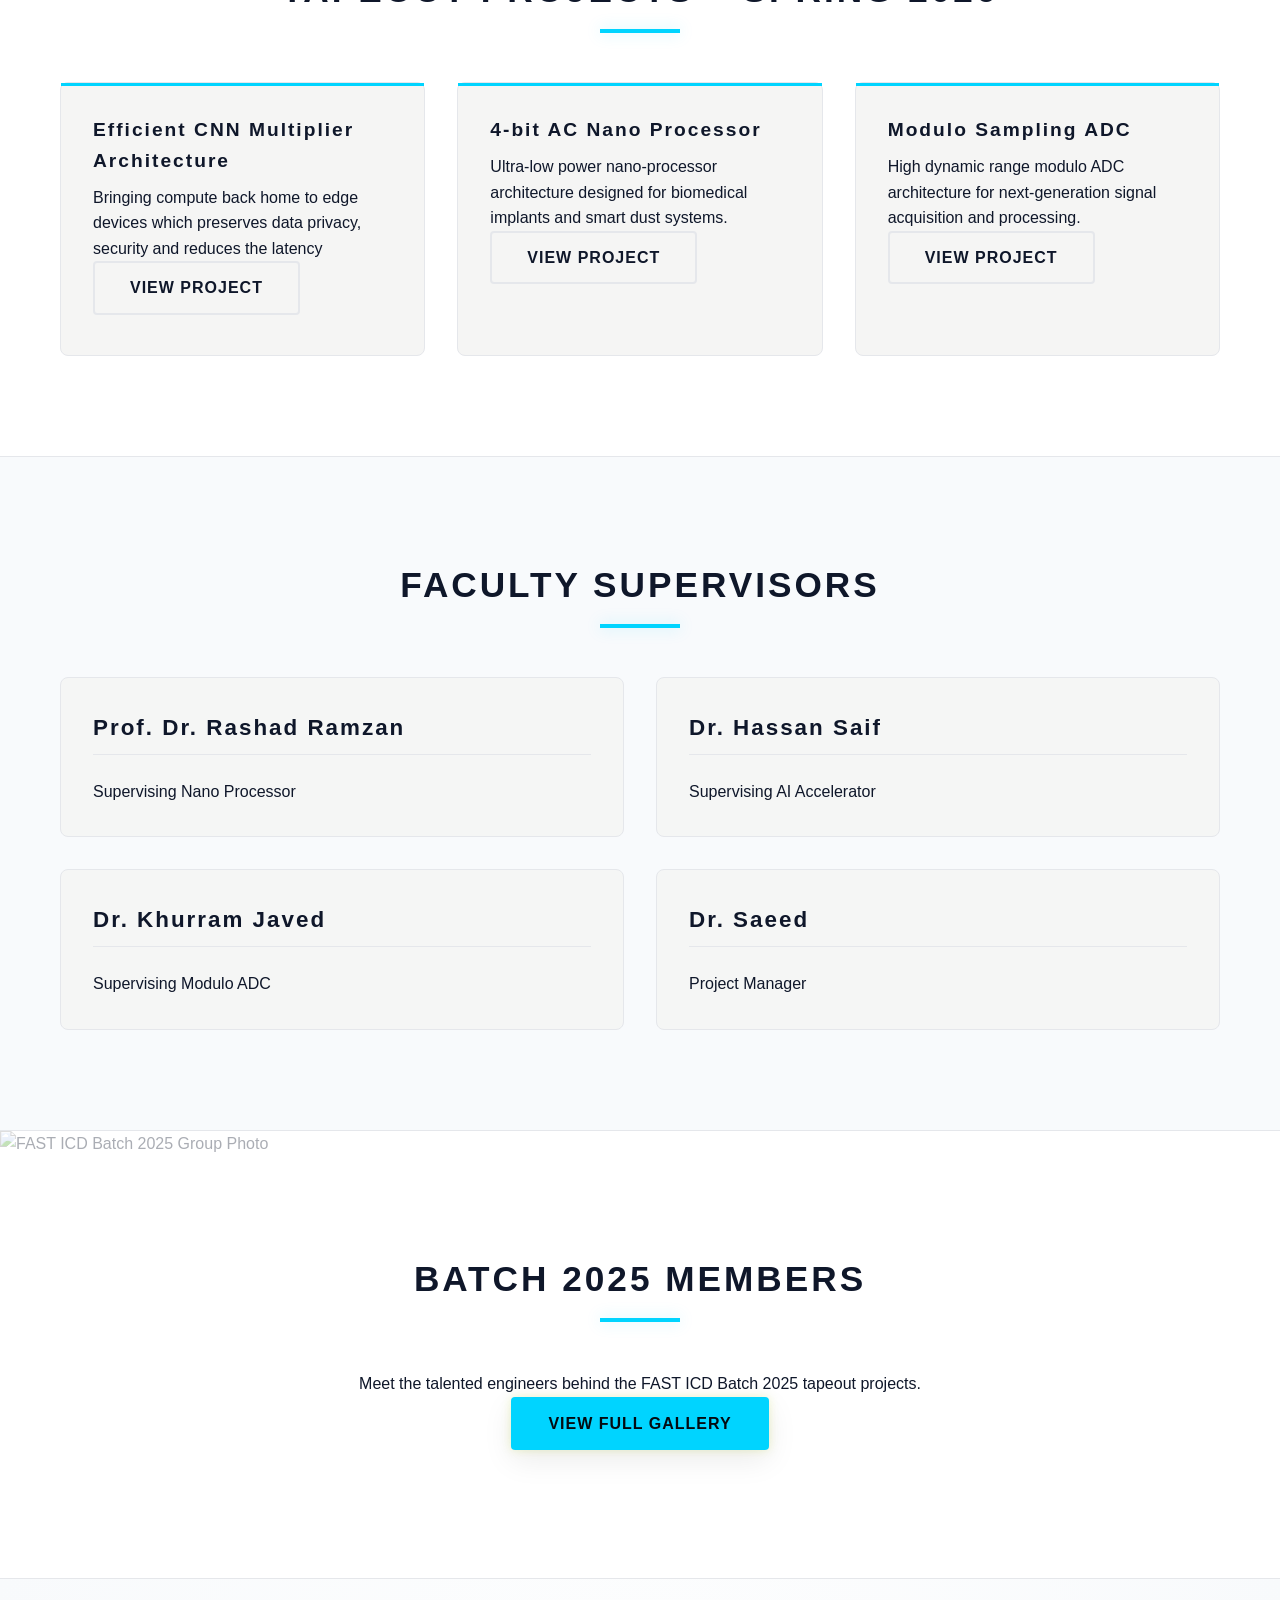
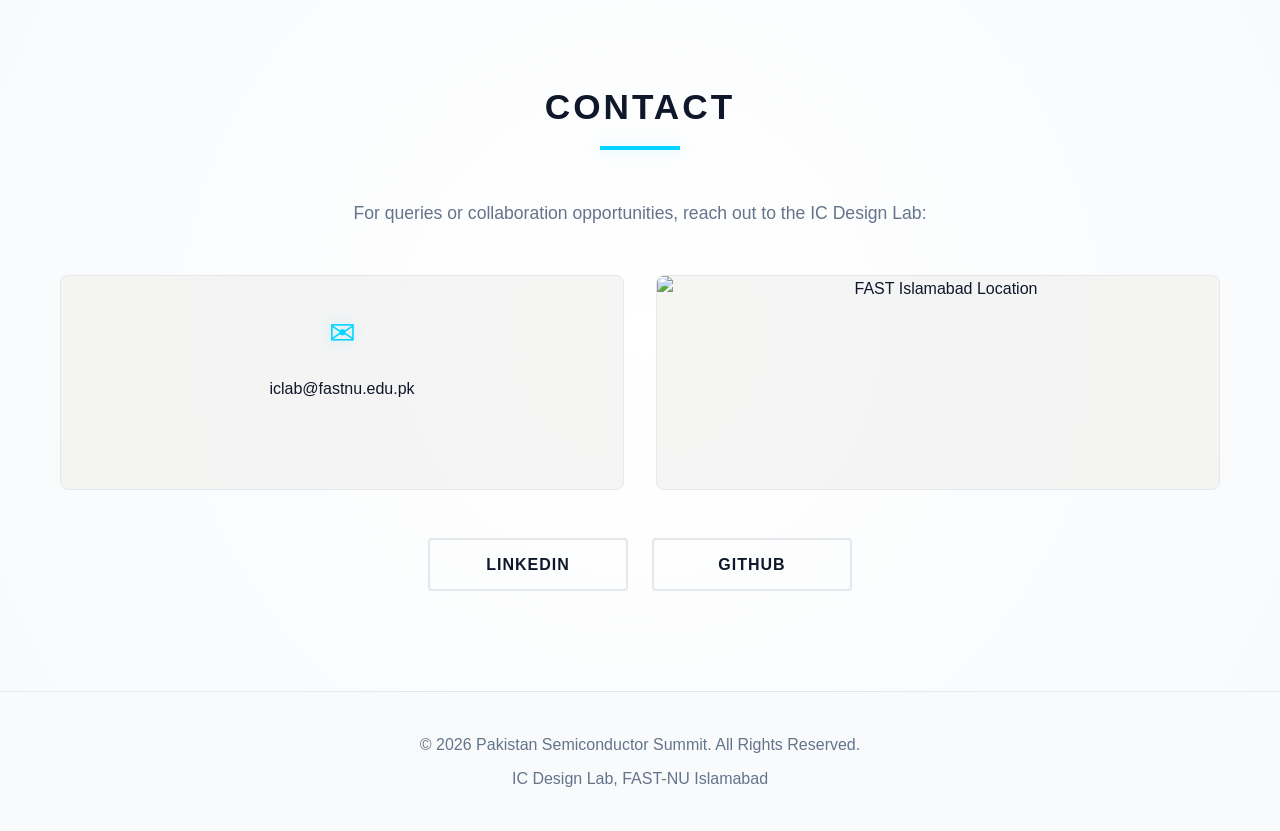
==== commit be6ff068: "improved performance" ====
--- a/index.html
+++ b/index.html
@@ -170,7 +170,7 @@
     <!-- Batch 2025 Section -->
     <section id="batch" class="batch">
       <div class="group-photo-container">
-        <img src="assets/images/batch-group-photo.jpeg" alt="FAST ICD Batch 2025 Group Photo" 
+        <img src="assets/images/batch-group-photo.avif" alt="FAST ICD Batch 2025 Group Photo" 
         class="group-photo-image"/>
       </div>
       <div class="container batch-content">
